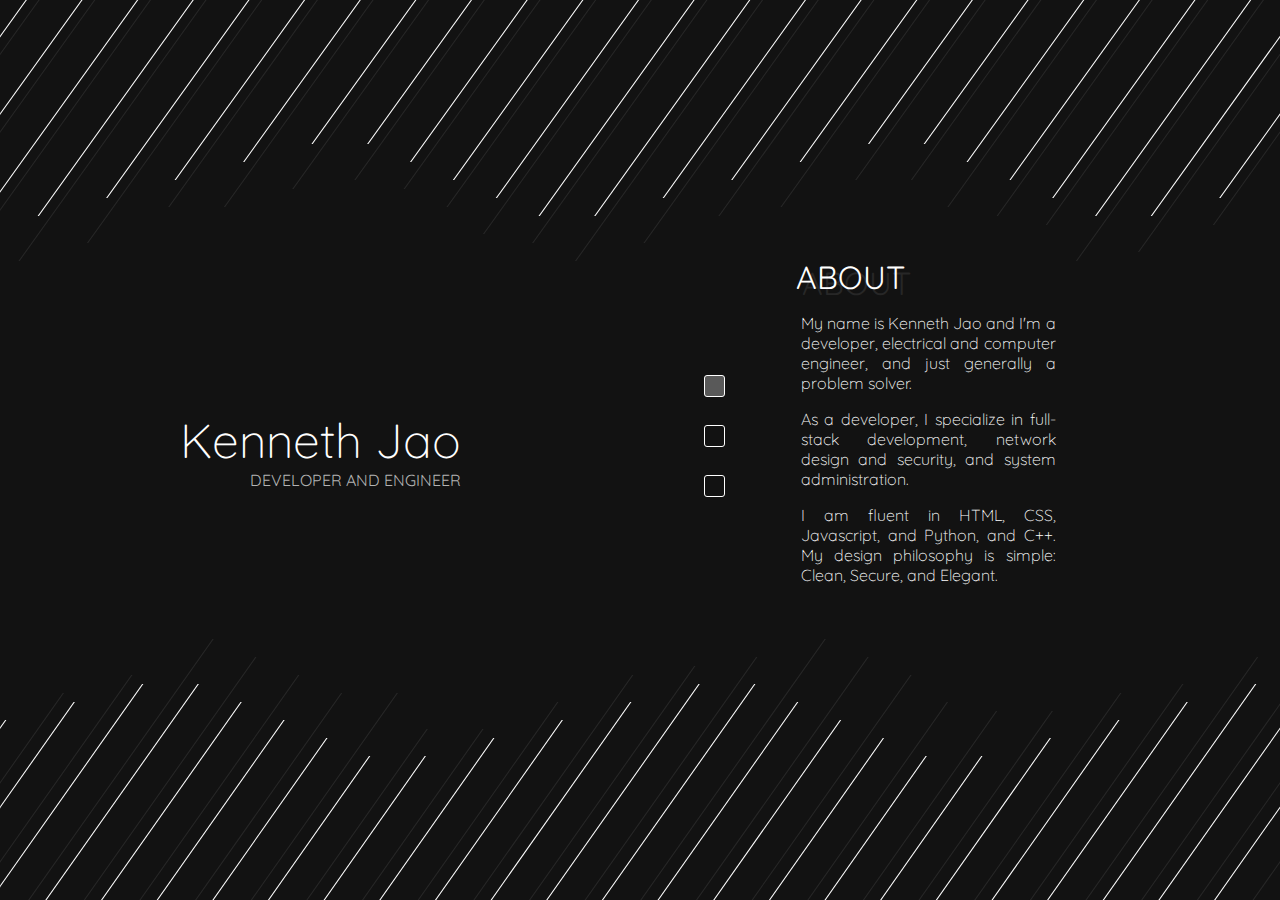
==== index.html @ 4784007d "initial commit" ====
<!DOCTYPE html>
<head>
    <meta charset="utf-8">
    <meta http-equiv="X-UA-Compatible" content="chrome=1">
    <title>Kenneth Jao</title>
    <link rel="icon" href="./favicon.ico?v=2">
    <link rel="stylesheet" href="./index.css">
    <link rel="stylesheet" href="./output.css">
    <link href="https://fonts.googleapis.com/css2?family=Quicksand:wght@300;400&&display=swap" rel="stylesheet">
    <meta name="viewport" content="width=device-width, initial-scale=1, user-scalable=no">
</head>
<body>
	<div id="bgWrap">
		<div></div><div></div><div></div><div></div><div></div><div></div><div></div><div></div><div></div><div></div>
		<div></div><div></div><div></div><div></div><div></div><div></div><div></div><div></div><div></div><div></div>
		<div></div><div></div><div></div><div></div><div></div><div></div><div></div><div></div><div></div><div></div>
		<div></div><div></div><div></div><div></div><div></div><div></div><div></div><div></div><div></div><div></div>
		<div></div><div></div><div></div><div></div><div></div><div></div><div></div><div></div><div></div><div></div>
		<div></div><div></div><div></div><div></div><div></div><div></div><div></div><div></div><div></div><div></div>
		<div></div><div></div><div></div><div></div><div></div><div></div><div></div><div></div><div></div><div></div>
		<div></div><div></div><div></div><div></div><div></div><div></div><div></div><div></div><div></div><div></div>
		<div></div><div></div><div></div><div></div><div></div><div></div><div></div><div></div><div></div><div></div>
		<div></div><div></div><div></div><div></div><div></div><div></div><div></div><div></div><div></div><div></div>
	</div>
	<div id="mainWrap">
		<div id="name">
			<h1>Kenneth Jao</h1>
			<h5>DEVELOPER AND ENGINEER </h5>
		</div>
		<div id="tabs">
			<input type="radio" id="tab1" class="tab" name="t" checked>
			<label for="tab1"></label>

			<input type="radio" id="tab2" class="tab" name="t">
			<label for="tab2"></label>

			<input type="radio" id="tab3" class="tab" name="t">
			<label for="tab3"></label>

			<div class="content">
		    	<h2>ABOUT</h2>
		    	<p>
		    		My name is Kenneth Jao and I'm a developer, electrical and computer engineer, and just generally a problem solver.
		    	</p>
		    	<p>
		    		As a developer, I specialize in full-stack development, network design and security, and system administration.
		    	</p>
		    	<p>
		    		I am fluent in HTML, CSS, Javascript, and Python, and C++. My design philosophy is simple: Clean, Secure, and Elegant.
		    	</p>
			</div>
			<div class="content">
				<h2>PROJECTS</h2>
			</div>
			<div class="content">
				<h2>Projects</h2>
			</div>
		</div>
	</div>
</body>
</html>
---- index.css ----
html, body {
	width: 100%; height: 100%;
	margin: 0;
	font-family: 'Quicksand', sans-serif;
	color: white;
}

::selection {
	background: #fd558f;
}
::-moz-selection {
	background: #fd558f;
}

#bgWrap {
	width: 100%; height: 100%;
	position: absolute;
	top: 0; left: 0;
	background-color: #121212; 
	z-index: -1;
}

#bgWrap div {
	width: 100%; height: 100%;
	position: absolute;
	top: 0; left: 0;
	background-color: white;
}

#mainWrap {
	width: 100%; height: 100%;
	display: grid;
	grid-template-columns: 1fr 1fr;
	grid-template-rows: 1fr;
}

#name {
	padding: 1%;
	grid-column: 1;
	margin: auto;
}

#name h1 {
	font-size: 300%;
	font-weight: 300;
	margin: 0;
}

#name h5 {
	color: #b3b3b3;
	font-size: 100%;
	font-weight: 400;
	margin: 0;
	text-align: right;
}

#tabs {
	list-style: none;
	margin: auto 0 auto 10%;
	grid-column: 2;
	height: 50%;
	width: 60%;

	display: grid;
	grid-template-columns: 1fr 29fr;
	grid-template-rows: repeat(9, 1fr);
	grid-column-gap: 10%;
}

#tab1, label[for='tab1'] { grid-row: 4; grid-column: 1; }
#tab2, label[for='tab2'] { grid-row: 5; grid-column: 1; }
#tab3, label[for='tab3'] { grid-row: 6; grid-column: 1; }


.tab:checked:nth-of-type(1) ~ .content:nth-of-type(1),
.tab:checked:nth-of-type(2) ~ .content:nth-of-type(2),
.tab:checked:nth-of-type(3) ~ .content:nth-of-type(3) {
	opacity: 1;
	position: relative;
	-webkit-transition: 0.3s opacity ease-in, 0.3s -webkit-transform ease;
  	transition: 0.3s opacity ease-in, 0.3s -webkit-transform ease;
	transition: 0.3s opacity ease-in, 0.3s transform ease;
	transition: 0.3s opacity ease-in, 0.3s transform ease, 0.3s -webkit-transform ease;
	grid-column: 2;
	grid-row: 1 / 10;
	font-size: 200%;
}

.tab + label {
	-webkit-user-select: none;
	-moz-user-select: none;
	-ms-user-select: none;
	user-select: none;

	border: 1px solid white;
	border-radius: 3px;
	height: 0;
    padding-top: calc(100% - 1px);
    cursor: pointer;

	-webkit-transition: background-color 0.15s cubic-bezier(.25, .8, .25, 1);
	transition: background-color 0.15s cubic-bezier(.25, .8, .25, 1);
	-moz-transition: background-color 0.15s cubic-bezier(.25, .8, .25, 1);
	-ms-transition: background-color 0.15s cubic-bezier(.25, .8, .25, 1);
}

.tab + label:hover {
	background-color: rgba(255, 255, 255, 0.1);
}

.tab:checked:nth-of-type(1) ~ label:nth-of-type(1),
.tab:checked:nth-of-type(2) ~ label:nth-of-type(2),
.tab:checked:nth-of-type(3) ~ label:nth-of-type(3) {
	background-color: rgba(255, 255, 255, 0.3);
}

.content {
	opacity: 0;
	position: absolute;
	left: 0;
	grid-row: 1 / 10;
	z-index: -1;
	padding: 10%;
	
}

input[type='radio'] {
	opacity: 0;
	cursor: pointer;
}

.content h2 {
	font-weight: 400;
	font-size: 100%;
	margin: 0;
	text-shadow: 6px 6px #272727;
}

.content p {
	margin-left: 2%;
	text-align: justify;
	font-weight: 300;
	font-size: 50%;
	color: #fefefe;

}
---- output.css ----
@keyframes s1 {
	0% { -webkit-clip-path: polygon(2.0% 0, 2.1% 0, -8.0% 20%, -8.1% 20%); }
	100% { -webkit-clip-path: polygon(2.0% 0, 2.1% 0, -8.5% 21%, -8.6% 21%); }
}

@keyframes s2 {
	0% { -webkit-clip-path: polygon(6.35% 0, 6.45% 0, -4.65% 22%, -4.75% 22%); }
	100% { -webkit-clip-path: polygon(6.35% 0, 6.45% 0, -5.15% 23%, -5.25% 23%); }
}

@keyframes s3 {
	0% { -webkit-clip-path: polygon(10.7% 0, 10.8% 0, -1.3% 24%, -1.4% 24%); }
	100% { -webkit-clip-path: polygon(10.7% 0, 10.8% 0, -1.8% 25%, -1.9% 25%); }
}

@keyframes s4 {
	0% { -webkit-clip-path: polygon(15.04% 0, 15.14% 0, 3.04% 24%, 2.94% 24%); }
	100% { -webkit-clip-path: polygon(15.04% 0, 15.14% 0, 2.54% 25%, 2.44% 25%); }
}

@keyframes s5 {
	0% { -webkit-clip-path: polygon(19.39% 0, 19.49% 0, 8.39% 22%, 8.29% 22%); }
	100% { -webkit-clip-path: polygon(19.39% 0, 19.49% 0, 7.89% 23%, 7.79% 23%); }
}

@keyframes s6 {
	0% { -webkit-clip-path: polygon(23.74% 0, 23.84% 0, 13.74% 20%, 13.64% 20%); }
	100% { -webkit-clip-path: polygon(23.74% 0, 23.84% 0, 13.24% 21%, 13.14% 21%); }
}

@keyframes s7 {
	0% { -webkit-clip-path: polygon(28.09% 0, 28.19% 0, 19.09% 18%, 18.99% 18%); }
	100% { -webkit-clip-path: polygon(28.09% 0, 28.19% 0, 18.59% 19%, 18.49% 19%); }
}

@keyframes s8 {
	0% { -webkit-clip-path: polygon(32.43% 0, 32.53% 0, 24.43% 16%, 24.33% 16%); }
	100% { -webkit-clip-path: polygon(32.43% 0, 32.53% 0, 23.93% 17%, 23.83% 17%); }
}

@keyframes s9 {
	0% { -webkit-clip-path: polygon(36.78% 0, 36.88% 0, 28.78% 16%, 28.68% 16%); }
	100% { -webkit-clip-path: polygon(36.78% 0, 36.88% 0, 28.28% 17%, 28.18% 17%); }
}

@keyframes s10 {
	0% { -webkit-clip-path: polygon(41.13% 0, 41.23% 0, 32.13% 18%, 32.03% 18%); }
	100% { -webkit-clip-path: polygon(41.13% 0, 41.23% 0, 31.63% 19%, 31.53% 19%); }
}

@keyframes s11 {
	0% { -webkit-clip-path: polygon(45.48% 0, 45.58% 0, 35.48% 20%, 35.38% 20%); }
	100% { -webkit-clip-path: polygon(45.48% 0, 45.58% 0, 34.98% 21%, 34.88% 21%); }
}

@keyframes s12 {
	0% { -webkit-clip-path: polygon(49.83% 0, 49.93% 0, 38.83% 22%, 38.73% 22%); }
	100% { -webkit-clip-path: polygon(49.83% 0, 49.93% 0, 38.33% 23%, 38.23% 23%); }
}

@keyframes s13 {
	0% { -webkit-clip-path: polygon(54.17% 0, 54.27% 0, 42.17% 24%, 42.07% 24%); }
	100% { -webkit-clip-path: polygon(54.17% 0, 54.27% 0, 41.67% 25%, 41.57% 25%); }
}

@keyframes s14 {
	0% { -webkit-clip-path: polygon(58.52% 0, 58.62% 0, 46.52% 24%, 46.42% 24%); }
	100% { -webkit-clip-path: polygon(58.52% 0, 58.62% 0, 46.02% 25%, 45.92% 25%); }
}

@keyframes s15 {
	0% { -webkit-clip-path: polygon(62.87% 0, 62.97% 0, 51.87% 22%, 51.77% 22%); }
	100% { -webkit-clip-path: polygon(62.87% 0, 62.97% 0, 51.37% 23%, 51.27% 23%); }
}

@keyframes s16 {
	0% { -webkit-clip-path: polygon(67.22% 0, 67.32% 0, 57.22% 20%, 57.12% 20%); }
	100% { -webkit-clip-path: polygon(67.22% 0, 67.32% 0, 56.72% 21%, 56.62% 21%); }
}

@keyframes s17 {
	0% { -webkit-clip-path: polygon(71.57% 0, 71.67% 0, 62.57% 18%, 62.47% 18%); }
	100% { -webkit-clip-path: polygon(71.57% 0, 71.67% 0, 62.07% 19%, 61.97% 19%); }
}

@keyframes s18 {
	0% { -webkit-clip-path: polygon(75.91% 0, 76.01% 0, 67.91% 16%, 67.81% 16%); }
	100% { -webkit-clip-path: polygon(75.91% 0, 76.01% 0, 67.41% 17%, 67.31% 17%); }
}

@keyframes s19 {
	0% { -webkit-clip-path: polygon(80.26% 0, 80.36% 0, 72.26% 16%, 72.16% 16%); }
	100% { -webkit-clip-path: polygon(80.26% 0, 80.36% 0, 71.76% 17%, 71.66% 17%); }
}

@keyframes s20 {
	0% { -webkit-clip-path: polygon(84.61% 0, 84.71% 0, 75.61% 18%, 75.51% 18%); }
	100% { -webkit-clip-path: polygon(84.61% 0, 84.71% 0, 75.11% 19%, 75.01% 19%); }
}

@keyframes s21 {
	0% { -webkit-clip-path: polygon(88.96% 0, 89.06% 0, 78.96% 20%, 78.86% 20%); }
	100% { -webkit-clip-path: polygon(88.96% 0, 89.06% 0, 78.46% 21%, 78.36% 21%); }
}

@keyframes s22 {
	0% { -webkit-clip-path: polygon(93.3% 0, 93.4% 0, 82.3% 22%, 82.2% 22%); }
	100% { -webkit-clip-path: polygon(93.3% 0, 93.4% 0, 81.8% 23%, 81.7% 23%); }
}

@keyframes s23 {
	0% { -webkit-clip-path: polygon(97.65% 0, 97.75% 0, 85.65% 24%, 85.55% 24%); }
	100% { -webkit-clip-path: polygon(97.65% 0, 97.75% 0, 85.15% 25%, 85.05% 25%); }
}

@keyframes s24 {
	0% { -webkit-clip-path: polygon(102.0% 0, 102.1% 0, 90.0% 24%, 89.9% 24%); }
	100% { -webkit-clip-path: polygon(102.0% 0, 102.1% 0, 89.5% 25%, 89.4% 25%); }
}

@keyframes s25 {
	0% { -webkit-clip-path: polygon(106.35% 0, 106.45% 0, 95.35% 22%, 95.25% 22%); }
	100% { -webkit-clip-path: polygon(106.35% 0, 106.45% 0, 94.85% 23%, 94.75% 23%); }
}

@keyframes s26 {
	0% { -webkit-clip-path: polygon(-9.5% 100%, -9.4% 100%, 0.5% 80%, 0.4% 80%); }
	100% { -webkit-clip-path: polygon(-9.5% 100%, -9.4% 100%, 1.0% 79%, 0.9% 79%); }
}

@keyframes s27 {
	0% { -webkit-clip-path: polygon(-5.15% 100%, -5.05% 100%, 5.85% 78%, 5.75% 78%); }
	100% { -webkit-clip-path: polygon(-5.15% 100%, -5.05% 100%, 6.35% 77%, 6.25% 77%); }
}

@keyframes s28 {
	0% { -webkit-clip-path: polygon(-0.8% 100%, -0.7% 100%, 11.2% 76%, 11.1% 76%); }
	100% { -webkit-clip-path: polygon(-0.8% 100%, -0.7% 100%, 11.7% 75%, 11.6% 75%); }
}

@keyframes s29 {
	0% { -webkit-clip-path: polygon(3.54% 100%, 3.64% 100%, 15.54% 76%, 15.44% 76%); }
	100% { -webkit-clip-path: polygon(3.54% 100%, 3.64% 100%, 16.04% 75%, 15.94% 75%); }
}

@keyframes s30 {
	0% { -webkit-clip-path: polygon(7.89% 100%, 7.99% 100%, 18.89% 78%, 18.79% 78%); }
	100% { -webkit-clip-path: polygon(7.89% 100%, 7.99% 100%, 19.39% 77%, 19.29% 77%); }
}

@keyframes s31 {
	0% { -webkit-clip-path: polygon(12.24% 100%, 12.34% 100%, 22.24% 80%, 22.14% 80%); }
	100% { -webkit-clip-path: polygon(12.24% 100%, 12.34% 100%, 22.74% 79%, 22.64% 79%); }
}

@keyframes s32 {
	0% { -webkit-clip-path: polygon(16.59% 100%, 16.69% 100%, 25.59% 82%, 25.49% 82%); }
	100% { -webkit-clip-path: polygon(16.59% 100%, 16.69% 100%, 26.09% 81%, 25.99% 81%); }
}

@keyframes s33 {
	0% { -webkit-clip-path: polygon(20.93% 100%, 21.03% 100%, 28.93% 84%, 28.83% 84%); }
	100% { -webkit-clip-path: polygon(20.93% 100%, 21.03% 100%, 29.43% 83%, 29.33% 83%); }
}

@keyframes s34 {
	0% { -webkit-clip-path: polygon(25.28% 100%, 25.38% 100%, 33.28% 84%, 33.18% 84%); }
	100% { -webkit-clip-path: polygon(25.28% 100%, 25.38% 100%, 33.78% 83%, 33.68% 83%); }
}

@keyframes s35 {
	0% { -webkit-clip-path: polygon(29.63% 100%, 29.73% 100%, 38.63% 82%, 38.53% 82%); }
	100% { -webkit-clip-path: polygon(29.63% 100%, 29.73% 100%, 39.13% 81%, 39.03% 81%); }
}

@keyframes s36 {
	0% { -webkit-clip-path: polygon(33.98% 100%, 34.08% 100%, 43.98% 80%, 43.88% 80%); }
	100% { -webkit-clip-path: polygon(33.98% 100%, 34.08% 100%, 44.48% 79%, 44.38% 79%); }
}

@keyframes s37 {
	0% { -webkit-clip-path: polygon(38.33% 100%, 38.43% 100%, 49.33% 78%, 49.23% 78%); }
	100% { -webkit-clip-path: polygon(38.33% 100%, 38.43% 100%, 49.83% 77%, 49.73% 77%); }
}

@keyframes s38 {
	0% { -webkit-clip-path: polygon(42.67% 100%, 42.77% 100%, 54.67% 76%, 54.57% 76%); }
	100% { -webkit-clip-path: polygon(42.67% 100%, 42.77% 100%, 55.17% 75%, 55.07% 75%); }
}

@keyframes s39 {
	0% { -webkit-clip-path: polygon(47.02% 100%, 47.12% 100%, 59.02% 76%, 58.92% 76%); }
	100% { -webkit-clip-path: polygon(47.02% 100%, 47.12% 100%, 59.52% 75%, 59.42% 75%); }
}

@keyframes s40 {
	0% { -webkit-clip-path: polygon(51.37% 100%, 51.47% 100%, 62.37% 78%, 62.27% 78%); }
	100% { -webkit-clip-path: polygon(51.37% 100%, 51.47% 100%, 62.87% 77%, 62.77% 77%); }
}

@keyframes s41 {
	0% { -webkit-clip-path: polygon(55.72% 100%, 55.82% 100%, 65.72% 80%, 65.62% 80%); }
	100% { -webkit-clip-path: polygon(55.72% 100%, 55.82% 100%, 66.22% 79%, 66.12% 79%); }
}

@keyframes s42 {
	0% { -webkit-clip-path: polygon(60.07% 100%, 60.17% 100%, 69.07% 82%, 68.97% 82%); }
	100% { -webkit-clip-path: polygon(60.07% 100%, 60.17% 100%, 69.57% 81%, 69.47% 81%); }
}

@keyframes s43 {
	0% { -webkit-clip-path: polygon(64.41% 100%, 64.51% 100%, 72.41% 84%, 72.31% 84%); }
	100% { -webkit-clip-path: polygon(64.41% 100%, 64.51% 100%, 72.91% 83%, 72.81% 83%); }
}

@keyframes s44 {
	0% { -webkit-clip-path: polygon(68.76% 100%, 68.86% 100%, 76.76% 84%, 76.66% 84%); }
	100% { -webkit-clip-path: polygon(68.76% 100%, 68.86% 100%, 77.26% 83%, 77.16% 83%); }
}

@keyframes s45 {
	0% { -webkit-clip-path: polygon(73.11% 100%, 73.21% 100%, 82.11% 82%, 82.01% 82%); }
	100% { -webkit-clip-path: polygon(73.11% 100%, 73.21% 100%, 82.61% 81%, 82.51% 81%); }
}

@keyframes s46 {
	0% { -webkit-clip-path: polygon(77.46% 100%, 77.56% 100%, 87.46% 80%, 87.36% 80%); }
	100% { -webkit-clip-path: polygon(77.46% 100%, 77.56% 100%, 87.96% 79%, 87.86% 79%); }
}

@keyframes s47 {
	0% { -webkit-clip-path: polygon(81.8% 100%, 81.9% 100%, 92.8% 78%, 92.7% 78%); }
	100% { -webkit-clip-path: polygon(81.8% 100%, 81.9% 100%, 93.3% 77%, 93.2% 77%); }
}

@keyframes s48 {
	0% { -webkit-clip-path: polygon(86.15% 100%, 86.25% 100%, 98.15% 76%, 98.05% 76%); }
	100% { -webkit-clip-path: polygon(86.15% 100%, 86.25% 100%, 98.65% 75%, 98.55% 75%); }
}

@keyframes s49 {
	0% { -webkit-clip-path: polygon(90.5% 100%, 90.6% 100%, 102.5% 76%, 102.4% 76%); }
	100% { -webkit-clip-path: polygon(90.5% 100%, 90.6% 100%, 103.0% 75%, 102.9% 75%); }
}

@keyframes s50 {
	0% { -webkit-clip-path: polygon(94.85% 100%, 94.95% 100%, 105.85% 78%, 105.75% 78%); }
	100% { -webkit-clip-path: polygon(94.85% 100%, 94.95% 100%, 106.35% 77%, 106.25% 77%); }
}

@keyframes s51 {
	0% { -webkit-clip-path: polygon(3.0% 0, 3.1% 0, -8.5% 23%, -8.6% 23%); }
	100% { -webkit-clip-path: polygon(3.0% 0, 3.1% 0, -9.0% 24%, -9.1% 24%); }
}

@keyframes s52 {
	0% { -webkit-clip-path: polygon(7.35% 0, 7.45% 0, -6.15% 27%, -6.25% 27%); }
	100% { -webkit-clip-path: polygon(7.35% 0, 7.45% 0, -6.65% 28%, -6.75% 28%); }
}

@keyframes s53 {
	0% { -webkit-clip-path: polygon(11.7% 0, 11.8% 0, -2.8% 29%, -2.9% 29%); }
	100% { -webkit-clip-path: polygon(11.7% 0, 11.8% 0, -3.3% 30%, -3.4% 30%); }
}

@keyframes s54 {
	0% { -webkit-clip-path: polygon(16.04% 0, 16.14% 0, 1.54% 29%, 1.44% 29%); }
	100% { -webkit-clip-path: polygon(16.04% 0, 16.14% 0, 1.04% 30%, 0.94% 30%); }
}

@keyframes s55 {
	0% { -webkit-clip-path: polygon(20.39% 0, 20.49% 0, 6.89% 27%, 6.79% 27%); }
	100% { -webkit-clip-path: polygon(20.39% 0, 20.49% 0, 6.39% 28%, 6.29% 28%); }
}

@keyframes s56 {
	0% { -webkit-clip-path: polygon(24.74% 0, 24.84% 0, 13.24% 23%, 13.14% 23%); }
	100% { -webkit-clip-path: polygon(24.74% 0, 24.84% 0, 12.74% 24%, 12.64% 24%); }
}

@keyframes s57 {
	0% { -webkit-clip-path: polygon(29.09% 0, 29.19% 0, 17.59% 23%, 17.49% 23%); }
	100% { -webkit-clip-path: polygon(29.09% 0, 29.19% 0, 17.09% 24%, 16.99% 24%); }
}

@keyframes s58 {
	0% { -webkit-clip-path: polygon(33.43% 0, 33.53% 0, 22.93% 21%, 22.83% 21%); }
	100% { -webkit-clip-path: polygon(33.43% 0, 33.53% 0, 22.43% 22%, 22.33% 22%); }
}

@keyframes s59 {
	0% { -webkit-clip-path: polygon(37.78% 0, 37.88% 0, 27.78% 20%, 27.68% 20%); }
	100% { -webkit-clip-path: polygon(37.78% 0, 37.88% 0, 27.28% 21%, 27.18% 21%); }
}

@keyframes s60 {
	0% { -webkit-clip-path: polygon(42.13% 0, 42.23% 0, 31.63% 21%, 31.53% 21%); }
	100% { -webkit-clip-path: polygon(42.13% 0, 42.23% 0, 31.13% 22%, 31.03% 22%); }
}

@keyframes s61 {
	0% { -webkit-clip-path: polygon(46.48% 0, 46.58% 0, 34.98% 23%, 34.88% 23%); }
	100% { -webkit-clip-path: polygon(46.48% 0, 46.58% 0, 34.48% 24%, 34.38% 24%); }
}

@keyframes s62 {
	0% { -webkit-clip-path: polygon(50.83% 0, 50.93% 0, 37.83% 26%, 37.73% 26%); }
	100% { -webkit-clip-path: polygon(50.83% 0, 50.93% 0, 37.33% 27%, 37.23% 27%); }
}

@keyframes s63 {
	0% { -webkit-clip-path: polygon(55.17% 0, 55.27% 0, 41.67% 27%, 41.57% 27%); }
	100% { -webkit-clip-path: polygon(55.17% 0, 55.27% 0, 41.17% 28%, 41.07% 28%); }
}

@keyframes s64 {
	0% { -webkit-clip-path: polygon(59.52% 0, 59.62% 0, 45.02% 29%, 44.92% 29%); }
	100% { -webkit-clip-path: polygon(59.52% 0, 59.62% 0, 44.52% 30%, 44.42% 30%); }
}

@keyframes s65 {
	0% { -webkit-clip-path: polygon(63.87% 0, 63.97% 0, 50.37% 27%, 50.27% 27%); }
	100% { -webkit-clip-path: polygon(63.87% 0, 63.97% 0, 49.87% 28%, 49.77% 28%); }
}

@keyframes s66 {
	0% { -webkit-clip-path: polygon(68.22% 0, 68.32% 0, 56.22% 24%, 56.12% 24%); }
	100% { -webkit-clip-path: polygon(68.22% 0, 68.32% 0, 55.72% 25%, 55.62% 25%); }
}

@keyframes s67 {
	0% { -webkit-clip-path: polygon(72.57% 0, 72.67% 0, 61.07% 23%, 60.97% 23%); }
	100% { -webkit-clip-path: polygon(72.57% 0, 72.67% 0, 60.57% 24%, 60.47% 24%); }
}

@keyframes s68 {
	0% { -webkit-clip-path: polygon(76.91% 0, 77.01% 0, 66.91% 20%, 66.81% 20%); }
	100% { -webkit-clip-path: polygon(76.91% 0, 77.01% 0, 66.41% 21%, 66.31% 21%); }
}

@keyframes s69 {
	0% { -webkit-clip-path: polygon(81.26% 0, 81.36% 0, 71.26% 20%, 71.16% 20%); }
	100% { -webkit-clip-path: polygon(81.26% 0, 81.36% 0, 70.76% 21%, 70.66% 21%); }
}

@keyframes s70 {
	0% { -webkit-clip-path: polygon(85.61% 0, 85.71% 0, 74.11% 23%, 74.01% 23%); }
	100% { -webkit-clip-path: polygon(85.61% 0, 85.71% 0, 73.61% 24%, 73.51% 24%); }
}

@keyframes s71 {
	0% { -webkit-clip-path: polygon(89.96% 0, 90.06% 0, 77.96% 24%, 77.86% 24%); }
	100% { -webkit-clip-path: polygon(89.96% 0, 90.06% 0, 77.46% 25%, 77.36% 25%); }
}

@keyframes s72 {
	0% { -webkit-clip-path: polygon(94.3% 0, 94.4% 0, 81.8% 25%, 81.7% 25%); }
	100% { -webkit-clip-path: polygon(94.3% 0, 94.4% 0, 81.3% 26%, 81.2% 26%); }
}

@keyframes s73 {
	0% { -webkit-clip-path: polygon(98.65% 0, 98.75% 0, 84.15% 29%, 84.05% 29%); }
	100% { -webkit-clip-path: polygon(98.65% 0, 98.75% 0, 83.65% 30%, 83.55% 30%); }
}

@keyframes s74 {
	0% { -webkit-clip-path: polygon(103.0% 0, 103.1% 0, 89.0% 28%, 88.9% 28%); }
	100% { -webkit-clip-path: polygon(103.0% 0, 103.1% 0, 88.5% 29%, 88.4% 29%); }
}

@keyframes s75 {
	0% { -webkit-clip-path: polygon(107.35% 0, 107.45% 0, 94.85% 25%, 94.75% 25%); }
	100% { -webkit-clip-path: polygon(107.35% 0, 107.45% 0, 94.35% 26%, 94.25% 26%); }
}

@keyframes s76 {
	0% { -webkit-clip-path: polygon(-6.5% 100%, -6.4% 100%, 5.0% 77%, 4.9% 77%); }
	100% { -webkit-clip-path: polygon(-6.5% 100%, -6.4% 100%, 5.5% 76%, 5.4% 76%); }
}

@keyframes s77 {
	0% { -webkit-clip-path: polygon(-2.15% 100%, -2.05% 100%, 10.35% 75%, 10.25% 75%); }
	100% { -webkit-clip-path: polygon(-2.15% 100%, -2.05% 100%, 10.85% 74%, 10.75% 74%); }
}

@keyframes s78 {
	0% { -webkit-clip-path: polygon(2.2% 100%, 2.3% 100%, 16.7% 71%, 16.6% 71%); }
	100% { -webkit-clip-path: polygon(2.2% 100%, 2.3% 100%, 17.2% 70%, 17.1% 70%); }
}

@keyframes s79 {
	0% { -webkit-clip-path: polygon(6.54% 100%, 6.64% 100%, 20.04% 73%, 19.94% 73%); }
	100% { -webkit-clip-path: polygon(6.54% 100%, 6.64% 100%, 20.54% 72%, 20.44% 72%); }
}

@keyframes s80 {
	0% { -webkit-clip-path: polygon(10.89% 100%, 10.99% 100%, 23.39% 75%, 23.29% 75%); }
	100% { -webkit-clip-path: polygon(10.89% 100%, 10.99% 100%, 23.89% 74%, 23.79% 74%); }
}

@keyframes s81 {
	0% { -webkit-clip-path: polygon(15.24% 100%, 15.34% 100%, 26.74% 77%, 26.64% 77%); }
	100% { -webkit-clip-path: polygon(15.24% 100%, 15.34% 100%, 27.24% 76%, 27.14% 76%); }
}

@keyframes s82 {
	0% { -webkit-clip-path: polygon(19.59% 100%, 19.69% 100%, 31.09% 77%, 30.99% 77%); }
	100% { -webkit-clip-path: polygon(19.59% 100%, 19.69% 100%, 31.59% 76%, 31.49% 76%); }
}

@keyframes s83 {
	0% { -webkit-clip-path: polygon(23.93% 100%, 24.03% 100%, 33.43% 81%, 33.33% 81%); }
	100% { -webkit-clip-path: polygon(23.93% 100%, 24.03% 100%, 33.93% 80%, 33.83% 80%); }
}

@keyframes s84 {
	0% { -webkit-clip-path: polygon(28.28% 100%, 28.38% 100%, 37.78% 81%, 37.68% 81%); }
	100% { -webkit-clip-path: polygon(28.28% 100%, 28.38% 100%, 38.28% 80%, 38.18% 80%); }
}

@keyframes s85 {
	0% { -webkit-clip-path: polygon(32.63% 100%, 32.73% 100%, 43.63% 78%, 43.53% 78%); }
	100% { -webkit-clip-path: polygon(32.63% 100%, 32.73% 100%, 44.13% 77%, 44.03% 77%); }
}

@keyframes s86 {
	0% { -webkit-clip-path: polygon(36.98% 100%, 37.08% 100%, 49.48% 75%, 49.38% 75%); }
	100% { -webkit-clip-path: polygon(36.98% 100%, 37.08% 100%, 49.98% 74%, 49.88% 74%); }
}

@keyframes s87 {
	0% { -webkit-clip-path: polygon(41.33% 100%, 41.43% 100%, 54.33% 74%, 54.23% 74%); }
	100% { -webkit-clip-path: polygon(41.33% 100%, 41.43% 100%, 54.83% 73%, 54.73% 73%); }
}

@keyframes s88 {
	0% { -webkit-clip-path: polygon(45.67% 100%, 45.77% 100%, 59.17% 73%, 59.07% 73%); }
	100% { -webkit-clip-path: polygon(45.67% 100%, 45.77% 100%, 59.67% 72%, 59.57% 72%); }
}

@keyframes s89 {
	0% { -webkit-clip-path: polygon(50.02% 100%, 50.12% 100%, 64.52% 71%, 64.42% 71%); }
	100% { -webkit-clip-path: polygon(50.02% 100%, 50.12% 100%, 65.02% 70%, 64.92% 70%); }
}

@keyframes s90 {
	0% { -webkit-clip-path: polygon(54.37% 100%, 54.47% 100%, 67.87% 73%, 67.77% 73%); }
	100% { -webkit-clip-path: polygon(54.37% 100%, 54.47% 100%, 68.37% 72%, 68.27% 72%); }
}

@keyframes s91 {
	0% { -webkit-clip-path: polygon(58.72% 100%, 58.82% 100%, 71.22% 75%, 71.12% 75%); }
	100% { -webkit-clip-path: polygon(58.72% 100%, 58.82% 100%, 71.72% 74%, 71.62% 74%); }
}

@keyframes s92 {
	0% { -webkit-clip-path: polygon(63.07% 100%, 63.17% 100%, 74.07% 78%, 73.97% 78%); }
	100% { -webkit-clip-path: polygon(63.07% 100%, 63.17% 100%, 74.57% 77%, 74.47% 77%); }
}

@keyframes s93 {
	0% { -webkit-clip-path: polygon(67.41% 100%, 67.51% 100%, 77.91% 79%, 77.81% 79%); }
	100% { -webkit-clip-path: polygon(67.41% 100%, 67.51% 100%, 78.41% 78%, 78.31% 78%); }
}

@keyframes s94 {
	0% { -webkit-clip-path: polygon(71.76% 100%, 71.86% 100%, 82.26% 79%, 82.16% 79%); }
	100% { -webkit-clip-path: polygon(71.76% 100%, 71.86% 100%, 82.76% 78%, 82.66% 78%); }
}

@keyframes s95 {
	0% { -webkit-clip-path: polygon(76.11% 100%, 76.21% 100%, 87.61% 77%, 87.51% 77%); }
	100% { -webkit-clip-path: polygon(76.11% 100%, 76.21% 100%, 88.11% 76%, 88.01% 76%); }
}

@keyframes s96 {
	0% { -webkit-clip-path: polygon(80.46% 100%, 80.56% 100%, 92.46% 76%, 92.36% 76%); }
	100% { -webkit-clip-path: polygon(80.46% 100%, 80.56% 100%, 92.96% 75%, 92.86% 75%); }
}

@keyframes s97 {
	0% { -webkit-clip-path: polygon(84.8% 100%, 84.9% 100%, 98.3% 73%, 98.2% 73%); }
	100% { -webkit-clip-path: polygon(84.8% 100%, 84.9% 100%, 98.8% 72%, 98.7% 72%); }
}

@keyframes s98 {
	0% { -webkit-clip-path: polygon(89.15% 100%, 89.25% 100%, 102.65% 73%, 102.55% 73%); }
	100% { -webkit-clip-path: polygon(89.15% 100%, 89.25% 100%, 103.15% 72%, 103.05% 72%); }
}

@keyframes s99 {
	0% { -webkit-clip-path: polygon(93.5% 100%, 93.6% 100%, 107.0% 73%, 106.9% 73%); }
	100% { -webkit-clip-path: polygon(93.5% 100%, 93.6% 100%, 107.5% 72%, 107.4% 72%); }
}

@keyframes s100 {
	0% { -webkit-clip-path: polygon(97.85% 100%, 97.95% 100%, 110.85% 74%, 110.75% 74%); }
	100% { -webkit-clip-path: polygon(97.85% 100%, 97.95% 100%, 111.35% 73%, 111.25% 73%); }
}

#bgWrap div:nth-child(1) {
	animation: s1 ease-in-out 5s infinite alternate;
	-webkit-clip-path: polygon(2.0% 0, 2.1% 0, -8.0% 20%, -8.1% 20%);
}

#bgWrap div:nth-child(2) {
	animation: s2 ease-in-out 5s infinite alternate;
	-webkit-clip-path: polygon(6.35% 0, 6.45% 0, -4.65% 22%, -4.75% 22%);
}

#bgWrap div:nth-child(3) {
	animation: s3 ease-in-out 5s infinite alternate;
	-webkit-clip-path: polygon(10.7% 0, 10.8% 0, -1.3% 24%, -1.4% 24%);
}

#bgWrap div:nth-child(4) {
	animation: s4 ease-in-out 5s infinite alternate;
	-webkit-clip-path: polygon(15.04% 0, 15.14% 0, 3.04% 24%, 2.94% 24%);
}

#bgWrap div:nth-child(5) {
	animation: s5 ease-in-out 5s infinite alternate;
	-webkit-clip-path: polygon(19.39% 0, 19.49% 0, 8.39% 22%, 8.29% 22%);
}

#bgWrap div:nth-child(6) {
	animation: s6 ease-in-out 5s infinite alternate;
	-webkit-clip-path: polygon(23.74% 0, 23.84% 0, 13.74% 20%, 13.64% 20%);
}

#bgWrap div:nth-child(7) {
	animation: s7 ease-in-out 5s infinite alternate;
	-webkit-clip-path: polygon(28.09% 0, 28.19% 0, 19.09% 18%, 18.99% 18%);
}

#bgWrap div:nth-child(8) {
	animation: s8 ease-in-out 5s infinite alternate;
	-webkit-clip-path: polygon(32.43% 0, 32.53% 0, 24.43% 16%, 24.33% 16%);
}

#bgWrap div:nth-child(9) {
	animation: s9 ease-in-out 5s infinite alternate;
	-webkit-clip-path: polygon(36.78% 0, 36.88% 0, 28.78% 16%, 28.68% 16%);
}

#bgWrap div:nth-child(10) {
	animation: s10 ease-in-out 5s infinite alternate;
	-webkit-clip-path: polygon(41.13% 0, 41.23% 0, 32.13% 18%, 32.03% 18%);
}

#bgWrap div:nth-child(11) {
	animation: s11 ease-in-out 5s infinite alternate;
	-webkit-clip-path: polygon(45.48% 0, 45.58% 0, 35.48% 20%, 35.38% 20%);
}

#bgWrap div:nth-child(12) {
	animation: s12 ease-in-out 5s infinite alternate;
	-webkit-clip-path: polygon(49.83% 0, 49.93% 0, 38.83% 22%, 38.73% 22%);
}

#bgWrap div:nth-child(13) {
	animation: s13 ease-in-out 5s infinite alternate;
	-webkit-clip-path: polygon(54.17% 0, 54.27% 0, 42.17% 24%, 42.07% 24%);
}

#bgWrap div:nth-child(14) {
	animation: s14 ease-in-out 5s infinite alternate;
	-webkit-clip-path: polygon(58.52% 0, 58.62% 0, 46.52% 24%, 46.42% 24%);
}

#bgWrap div:nth-child(15) {
	animation: s15 ease-in-out 5s infinite alternate;
	-webkit-clip-path: polygon(62.87% 0, 62.97% 0, 51.87% 22%, 51.77% 22%);
}

#bgWrap div:nth-child(16) {
	animation: s16 ease-in-out 5s infinite alternate;
	-webkit-clip-path: polygon(67.22% 0, 67.32% 0, 57.22% 20%, 57.12% 20%);
}

#bgWrap div:nth-child(17) {
	animation: s17 ease-in-out 5s infinite alternate;
	-webkit-clip-path: polygon(71.57% 0, 71.67% 0, 62.57% 18%, 62.47% 18%);
}

#bgWrap div:nth-child(18) {
	animation: s18 ease-in-out 5s infinite alternate;
	-webkit-clip-path: polygon(75.91% 0, 76.01% 0, 67.91% 16%, 67.81% 16%);
}

#bgWrap div:nth-child(19) {
	animation: s19 ease-in-out 5s infinite alternate;
	-webkit-clip-path: polygon(80.26% 0, 80.36% 0, 72.26% 16%, 72.16% 16%);
}

#bgWrap div:nth-child(20) {
	animation: s20 ease-in-out 5s infinite alternate;
	-webkit-clip-path: polygon(84.61% 0, 84.71% 0, 75.61% 18%, 75.51% 18%);
}

#bgWrap div:nth-child(21) {
	animation: s21 ease-in-out 5s infinite alternate;
	-webkit-clip-path: polygon(88.96% 0, 89.06% 0, 78.96% 20%, 78.86% 20%);
}

#bgWrap div:nth-child(22) {
	animation: s22 ease-in-out 5s infinite alternate;
	-webkit-clip-path: polygon(93.3% 0, 93.4% 0, 82.3% 22%, 82.2% 22%);
}

#bgWrap div:nth-child(23) {
	animation: s23 ease-in-out 5s infinite alternate;
	-webkit-clip-path: polygon(97.65% 0, 97.75% 0, 85.65% 24%, 85.55% 24%);
}

#bgWrap div:nth-child(24) {
	animation: s24 ease-in-out 5s infinite alternate;
	-webkit-clip-path: polygon(102.0% 0, 102.1% 0, 90.0% 24%, 89.9% 24%);
}

#bgWrap div:nth-child(25) {
	animation: s25 ease-in-out 5s infinite alternate;
	-webkit-clip-path: polygon(106.35% 0, 106.45% 0, 95.35% 22%, 95.25% 22%);
}

#bgWrap div:nth-child(26) {
	animation: s26 ease-in-out 5s infinite alternate;
	-webkit-clip-path: polygon(-9.5% 100%, -9.4% 100%, 0.5% 80%, 0.4% 80%);
}

#bgWrap div:nth-child(27) {
	animation: s27 ease-in-out 5s infinite alternate;
	-webkit-clip-path: polygon(-5.15% 100%, -5.05% 100%, 5.85% 78%, 5.75% 78%);
}

#bgWrap div:nth-child(28) {
	animation: s28 ease-in-out 5s infinite alternate;
	-webkit-clip-path: polygon(-0.8% 100%, -0.7% 100%, 11.2% 76%, 11.1% 76%);
}

#bgWrap div:nth-child(29) {
	animation: s29 ease-in-out 5s infinite alternate;
	-webkit-clip-path: polygon(3.54% 100%, 3.64% 100%, 15.54% 76%, 15.44% 76%);
}

#bgWrap div:nth-child(30) {
	animation: s30 ease-in-out 5s infinite alternate;
	-webkit-clip-path: polygon(7.89% 100%, 7.99% 100%, 18.89% 78%, 18.79% 78%);
}

#bgWrap div:nth-child(31) {
	animation: s31 ease-in-out 5s infinite alternate;
	-webkit-clip-path: polygon(12.24% 100%, 12.34% 100%, 22.24% 80%, 22.14% 80%);
}

#bgWrap div:nth-child(32) {
	animation: s32 ease-in-out 5s infinite alternate;
	-webkit-clip-path: polygon(16.59% 100%, 16.69% 100%, 25.59% 82%, 25.49% 82%);
}

#bgWrap div:nth-child(33) {
	animation: s33 ease-in-out 5s infinite alternate;
	-webkit-clip-path: polygon(20.93% 100%, 21.03% 100%, 28.93% 84%, 28.83% 84%);
}

#bgWrap div:nth-child(34) {
	animation: s34 ease-in-out 5s infinite alternate;
	-webkit-clip-path: polygon(25.28% 100%, 25.38% 100%, 33.28% 84%, 33.18% 84%);
}

#bgWrap div:nth-child(35) {
	animation: s35 ease-in-out 5s infinite alternate;
	-webkit-clip-path: polygon(29.63% 100%, 29.73% 100%, 38.63% 82%, 38.53% 82%);
}

#bgWrap div:nth-child(36) {
	animation: s36 ease-in-out 5s infinite alternate;
	-webkit-clip-path: polygon(33.98% 100%, 34.08% 100%, 43.98% 80%, 43.88% 80%);
}

#bgWrap div:nth-child(37) {
	animation: s37 ease-in-out 5s infinite alternate;
	-webkit-clip-path: polygon(38.33% 100%, 38.43% 100%, 49.33% 78%, 49.23% 78%);
}

#bgWrap div:nth-child(38) {
	animation: s38 ease-in-out 5s infinite alternate;
	-webkit-clip-path: polygon(42.67% 100%, 42.77% 100%, 54.67% 76%, 54.57% 76%);
}

#bgWrap div:nth-child(39) {
	animation: s39 ease-in-out 5s infinite alternate;
	-webkit-clip-path: polygon(47.02% 100%, 47.12% 100%, 59.02% 76%, 58.92% 76%);
}

#bgWrap div:nth-child(40) {
	animation: s40 ease-in-out 5s infinite alternate;
	-webkit-clip-path: polygon(51.37% 100%, 51.47% 100%, 62.37% 78%, 62.27% 78%);
}

#bgWrap div:nth-child(41) {
	animation: s41 ease-in-out 5s infinite alternate;
	-webkit-clip-path: polygon(55.72% 100%, 55.82% 100%, 65.72% 80%, 65.62% 80%);
}

#bgWrap div:nth-child(42) {
	animation: s42 ease-in-out 5s infinite alternate;
	-webkit-clip-path: polygon(60.07% 100%, 60.17% 100%, 69.07% 82%, 68.97% 82%);
}

#bgWrap div:nth-child(43) {
	animation: s43 ease-in-out 5s infinite alternate;
	-webkit-clip-path: polygon(64.41% 100%, 64.51% 100%, 72.41% 84%, 72.31% 84%);
}

#bgWrap div:nth-child(44) {
	animation: s44 ease-in-out 5s infinite alternate;
	-webkit-clip-path: polygon(68.76% 100%, 68.86% 100%, 76.76% 84%, 76.66% 84%);
}

#bgWrap div:nth-child(45) {
	animation: s45 ease-in-out 5s infinite alternate;
	-webkit-clip-path: polygon(73.11% 100%, 73.21% 100%, 82.11% 82%, 82.01% 82%);
}

#bgWrap div:nth-child(46) {
	animation: s46 ease-in-out 5s infinite alternate;
	-webkit-clip-path: polygon(77.46% 100%, 77.56% 100%, 87.46% 80%, 87.36% 80%);
}

#bgWrap div:nth-child(47) {
	animation: s47 ease-in-out 5s infinite alternate;
	-webkit-clip-path: polygon(81.8% 100%, 81.9% 100%, 92.8% 78%, 92.7% 78%);
}

#bgWrap div:nth-child(48) {
	animation: s48 ease-in-out 5s infinite alternate;
	-webkit-clip-path: polygon(86.15% 100%, 86.25% 100%, 98.15% 76%, 98.05% 76%);
}

#bgWrap div:nth-child(49) {
	animation: s49 ease-in-out 5s infinite alternate;
	-webkit-clip-path: polygon(90.5% 100%, 90.6% 100%, 102.5% 76%, 102.4% 76%);
}

#bgWrap div:nth-child(50) {
	animation: s50 ease-in-out 5s infinite alternate;
	-webkit-clip-path: polygon(94.85% 100%, 94.95% 100%, 105.85% 78%, 105.75% 78%);
}

#bgWrap div:nth-child(51) {
	animation: s51 ease-in-out 5s infinite alternate;
	background-color: #272727;
	-webkit-clip-path: polygon(3.0% 0, 3.1% 0, -8.5% 23%, -8.6% 23%);
}

#bgWrap div:nth-child(52) {
	animation: s52 ease-in-out 5s infinite alternate;
	background-color: #272727;
	-webkit-clip-path: polygon(7.35% 0, 7.45% 0, -6.15% 27%, -6.25% 27%);
}

#bgWrap div:nth-child(53) {
	animation: s53 ease-in-out 5s infinite alternate;
	background-color: #272727;
	-webkit-clip-path: polygon(11.7% 0, 11.8% 0, -2.8% 29%, -2.9% 29%);
}

#bgWrap div:nth-child(54) {
	animation: s54 ease-in-out 5s infinite alternate;
	background-color: #272727;
	-webkit-clip-path: polygon(16.04% 0, 16.14% 0, 1.54% 29%, 1.44% 29%);
}

#bgWrap div:nth-child(55) {
	animation: s55 ease-in-out 5s infinite alternate;
	background-color: #272727;
	-webkit-clip-path: polygon(20.39% 0, 20.49% 0, 6.89% 27%, 6.79% 27%);
}

#bgWrap div:nth-child(56) {
	animation: s56 ease-in-out 5s infinite alternate;
	background-color: #272727;
	-webkit-clip-path: polygon(24.74% 0, 24.84% 0, 13.24% 23%, 13.14% 23%);
}

#bgWrap div:nth-child(57) {
	animation: s57 ease-in-out 5s infinite alternate;
	background-color: #272727;
	-webkit-clip-path: polygon(29.09% 0, 29.19% 0, 17.59% 23%, 17.49% 23%);
}

#bgWrap div:nth-child(58) {
	animation: s58 ease-in-out 5s infinite alternate;
	background-color: #272727;
	-webkit-clip-path: polygon(33.43% 0, 33.53% 0, 22.93% 21%, 22.83% 21%);
}

#bgWrap div:nth-child(59) {
	animation: s59 ease-in-out 5s infinite alternate;
	background-color: #272727;
	-webkit-clip-path: polygon(37.78% 0, 37.88% 0, 27.78% 20%, 27.68% 20%);
}

#bgWrap div:nth-child(60) {
	animation: s60 ease-in-out 5s infinite alternate;
	background-color: #272727;
	-webkit-clip-path: polygon(42.13% 0, 42.23% 0, 31.63% 21%, 31.53% 21%);
}

#bgWrap div:nth-child(61) {
	animation: s61 ease-in-out 5s infinite alternate;
	background-color: #272727;
	-webkit-clip-path: polygon(46.48% 0, 46.58% 0, 34.98% 23%, 34.88% 23%);
}

#bgWrap div:nth-child(62) {
	animation: s62 ease-in-out 5s infinite alternate;
	background-color: #272727;
	-webkit-clip-path: polygon(50.83% 0, 50.93% 0, 37.83% 26%, 37.73% 26%);
}

#bgWrap div:nth-child(63) {
	animation: s63 ease-in-out 5s infinite alternate;
	background-color: #272727;
	-webkit-clip-path: polygon(55.17% 0, 55.27% 0, 41.67% 27%, 41.57% 27%);
}

#bgWrap div:nth-child(64) {
	animation: s64 ease-in-out 5s infinite alternate;
	background-color: #272727;
	-webkit-clip-path: polygon(59.52% 0, 59.62% 0, 45.02% 29%, 44.92% 29%);
}

#bgWrap div:nth-child(65) {
	animation: s65 ease-in-out 5s infinite alternate;
	background-color: #272727;
	-webkit-clip-path: polygon(63.87% 0, 63.97% 0, 50.37% 27%, 50.27% 27%);
}

#bgWrap div:nth-child(66) {
	animation: s66 ease-in-out 5s infinite alternate;
	background-color: #272727;
	-webkit-clip-path: polygon(68.22% 0, 68.32% 0, 56.22% 24%, 56.12% 24%);
}

#bgWrap div:nth-child(67) {
	animation: s67 ease-in-out 5s infinite alternate;
	background-color: #272727;
	-webkit-clip-path: polygon(72.57% 0, 72.67% 0, 61.07% 23%, 60.97% 23%);
}

#bgWrap div:nth-child(68) {
	animation: s68 ease-in-out 5s infinite alternate;
	background-color: #272727;
	-webkit-clip-path: polygon(76.91% 0, 77.01% 0, 66.91% 20%, 66.81% 20%);
}

#bgWrap div:nth-child(69) {
	animation: s69 ease-in-out 5s infinite alternate;
	background-color: #272727;
	-webkit-clip-path: polygon(81.26% 0, 81.36% 0, 71.26% 20%, 71.16% 20%);
}

#bgWrap div:nth-child(70) {
	animation: s70 ease-in-out 5s infinite alternate;
	background-color: #272727;
	-webkit-clip-path: polygon(85.61% 0, 85.71% 0, 74.11% 23%, 74.01% 23%);
}

#bgWrap div:nth-child(71) {
	animation: s71 ease-in-out 5s infinite alternate;
	background-color: #272727;
	-webkit-clip-path: polygon(89.96% 0, 90.06% 0, 77.96% 24%, 77.86% 24%);
}

#bgWrap div:nth-child(72) {
	animation: s72 ease-in-out 5s infinite alternate;
	background-color: #272727;
	-webkit-clip-path: polygon(94.3% 0, 94.4% 0, 81.8% 25%, 81.7% 25%);
}

#bgWrap div:nth-child(73) {
	animation: s73 ease-in-out 5s infinite alternate;
	background-color: #272727;
	-webkit-clip-path: polygon(98.65% 0, 98.75% 0, 84.15% 29%, 84.05% 29%);
}

#bgWrap div:nth-child(74) {
	animation: s74 ease-in-out 5s infinite alternate;
	background-color: #272727;
	-webkit-clip-path: polygon(103.0% 0, 103.1% 0, 89.0% 28%, 88.9% 28%);
}

#bgWrap div:nth-child(75) {
	animation: s75 ease-in-out 5s infinite alternate;
	background-color: #272727;
	-webkit-clip-path: polygon(107.35% 0, 107.45% 0, 94.85% 25%, 94.75% 25%);
}

#bgWrap div:nth-child(76) {
	animation: s76 ease-in-out 5s infinite alternate;
	background-color: #272727;
	-webkit-clip-path: polygon(-6.5% 100%, -6.4% 100%, 5.0% 77%, 4.9% 77%);
}

#bgWrap div:nth-child(77) {
	animation: s77 ease-in-out 5s infinite alternate;
	background-color: #272727;
	-webkit-clip-path: polygon(-2.15% 100%, -2.05% 100%, 10.35% 75%, 10.25% 75%);
}

#bgWrap div:nth-child(78) {
	animation: s78 ease-in-out 5s infinite alternate;
	background-color: #272727;
	-webkit-clip-path: polygon(2.2% 100%, 2.3% 100%, 16.7% 71%, 16.6% 71%);
}

#bgWrap div:nth-child(79) {
	animation: s79 ease-in-out 5s infinite alternate;
	background-color: #272727;
	-webkit-clip-path: polygon(6.54% 100%, 6.64% 100%, 20.04% 73%, 19.94% 73%);
}

#bgWrap div:nth-child(80) {
	animation: s80 ease-in-out 5s infinite alternate;
	background-color: #272727;
	-webkit-clip-path: polygon(10.89% 100%, 10.99% 100%, 23.39% 75%, 23.29% 75%);
}

#bgWrap div:nth-child(81) {
	animation: s81 ease-in-out 5s infinite alternate;
	background-color: #272727;
	-webkit-clip-path: polygon(15.24% 100%, 15.34% 100%, 26.74% 77%, 26.64% 77%);
}

#bgWrap div:nth-child(82) {
	animation: s82 ease-in-out 5s infinite alternate;
	background-color: #272727;
	-webkit-clip-path: polygon(19.59% 100%, 19.69% 100%, 31.09% 77%, 30.99% 77%);
}

#bgWrap div:nth-child(83) {
	animation: s83 ease-in-out 5s infinite alternate;
	background-color: #272727;
	-webkit-clip-path: polygon(23.93% 100%, 24.03% 100%, 33.43% 81%, 33.33% 81%);
}

#bgWrap div:nth-child(84) {
	animation: s84 ease-in-out 5s infinite alternate;
	background-color: #272727;
	-webkit-clip-path: polygon(28.28% 100%, 28.38% 100%, 37.78% 81%, 37.68% 81%);
}

#bgWrap div:nth-child(85) {
	animation: s85 ease-in-out 5s infinite alternate;
	background-color: #272727;
	-webkit-clip-path: polygon(32.63% 100%, 32.73% 100%, 43.63% 78%, 43.53% 78%);
}

#bgWrap div:nth-child(86) {
	animation: s86 ease-in-out 5s infinite alternate;
	background-color: #272727;
	-webkit-clip-path: polygon(36.98% 100%, 37.08% 100%, 49.48% 75%, 49.38% 75%);
}

#bgWrap div:nth-child(87) {
	animation: s87 ease-in-out 5s infinite alternate;
	background-color: #272727;
	-webkit-clip-path: polygon(41.33% 100%, 41.43% 100%, 54.33% 74%, 54.23% 74%);
}

#bgWrap div:nth-child(88) {
	animation: s88 ease-in-out 5s infinite alternate;
	background-color: #272727;
	-webkit-clip-path: polygon(45.67% 100%, 45.77% 100%, 59.17% 73%, 59.07% 73%);
}

#bgWrap div:nth-child(89) {
	animation: s89 ease-in-out 5s infinite alternate;
	background-color: #272727;
	-webkit-clip-path: polygon(50.02% 100%, 50.12% 100%, 64.52% 71%, 64.42% 71%);
}

#bgWrap div:nth-child(90) {
	animation: s90 ease-in-out 5s infinite alternate;
	background-color: #272727;
	-webkit-clip-path: polygon(54.37% 100%, 54.47% 100%, 67.87% 73%, 67.77% 73%);
}

#bgWrap div:nth-child(91) {
	animation: s91 ease-in-out 5s infinite alternate;
	background-color: #272727;
	-webkit-clip-path: polygon(58.72% 100%, 58.82% 100%, 71.22% 75%, 71.12% 75%);
}

#bgWrap div:nth-child(92) {
	animation: s92 ease-in-out 5s infinite alternate;
	background-color: #272727;
	-webkit-clip-path: polygon(63.07% 100%, 63.17% 100%, 74.07% 78%, 73.97% 78%);
}

#bgWrap div:nth-child(93) {
	animation: s93 ease-in-out 5s infinite alternate;
	background-color: #272727;
	-webkit-clip-path: polygon(67.41% 100%, 67.51% 100%, 77.91% 79%, 77.81% 79%);
}

#bgWrap div:nth-child(94) {
	animation: s94 ease-in-out 5s infinite alternate;
	background-color: #272727;
	-webkit-clip-path: polygon(71.76% 100%, 71.86% 100%, 82.26% 79%, 82.16% 79%);
}

#bgWrap div:nth-child(95) {
	animation: s95 ease-in-out 5s infinite alternate;
	background-color: #272727;
	-webkit-clip-path: polygon(76.11% 100%, 76.21% 100%, 87.61% 77%, 87.51% 77%);
}

#bgWrap div:nth-child(96) {
	animation: s96 ease-in-out 5s infinite alternate;
	background-color: #272727;
	-webkit-clip-path: polygon(80.46% 100%, 80.56% 100%, 92.46% 76%, 92.36% 76%);
}

#bgWrap div:nth-child(97) {
	animation: s97 ease-in-out 5s infinite alternate;
	background-color: #272727;
	-webkit-clip-path: polygon(84.8% 100%, 84.9% 100%, 98.3% 73%, 98.2% 73%);
}

#bgWrap div:nth-child(98) {
	animation: s98 ease-in-out 5s infinite alternate;
	background-color: #272727;
	-webkit-clip-path: polygon(89.15% 100%, 89.25% 100%, 102.65% 73%, 102.55% 73%);
}

#bgWrap div:nth-child(99) {
	animation: s99 ease-in-out 5s infinite alternate;
	background-color: #272727;
	-webkit-clip-path: polygon(93.5% 100%, 93.6% 100%, 107.0% 73%, 106.9% 73%);
}

#bgWrap div:nth-child(100) {
	animation: s100 ease-in-out 5s infinite alternate;
	background-color: #272727;
	-webkit-clip-path: polygon(97.85% 100%, 97.95% 100%, 110.85% 74%, 110.75% 74%);
}
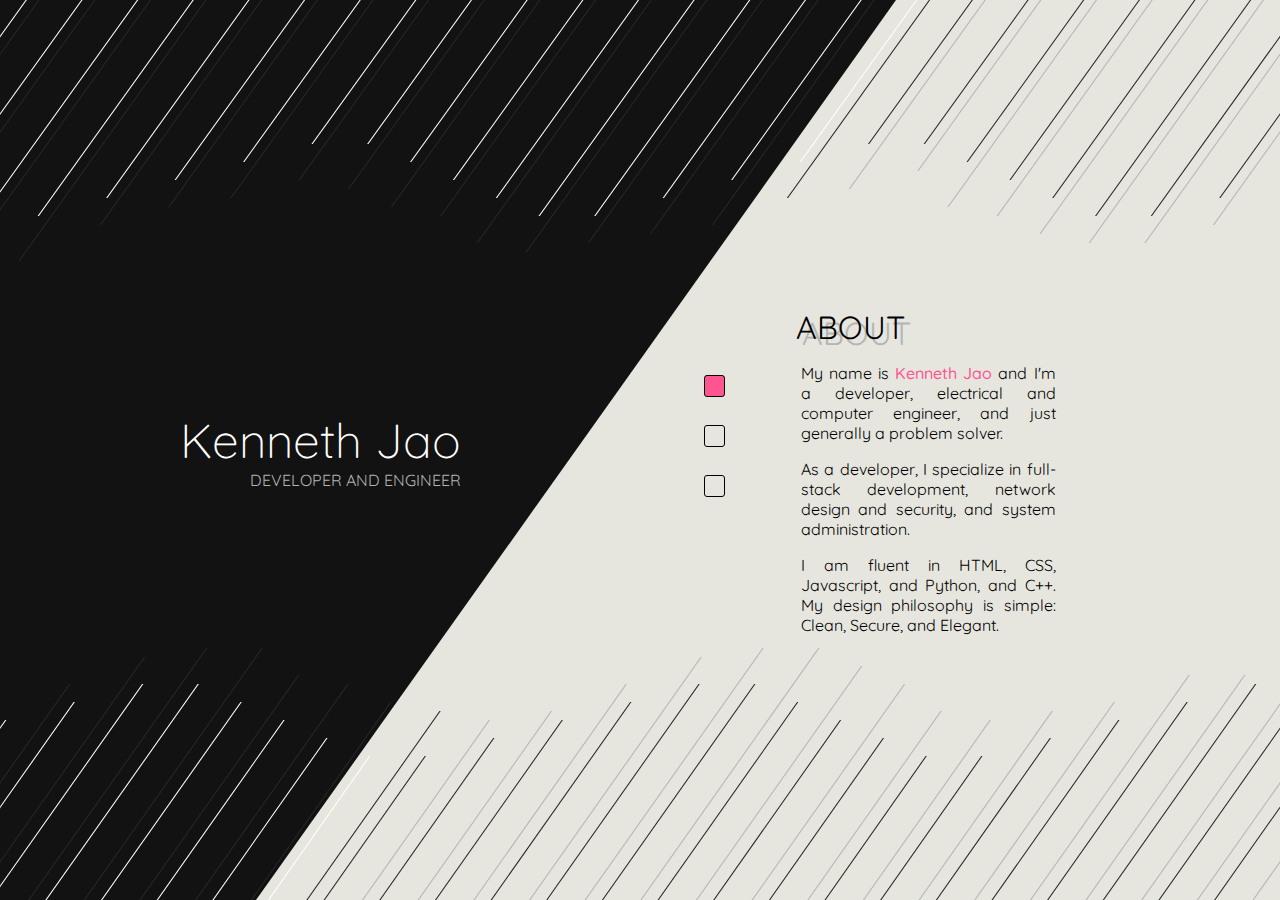
==== commit f2712f80: "mobile, add content" ====
--- a/index.html
+++ b/index.html
@@ -6,7 +6,8 @@
     <link rel="icon" href="./favicon.ico?v=2">
     <link rel="stylesheet" href="./index.css">
     <link rel="stylesheet" href="./output.css">
-    <link href="https://fonts.googleapis.com/css2?family=Quicksand:wght@300;400&&display=swap" rel="stylesheet">
+    <link rel="stylesheet" href="./outputmob.css">
+    <link href="https://fonts.googleapis.com/css2?family=Quicksand:wght@300;400;500&display=swap" rel="stylesheet">
     <meta name="viewport" content="width=device-width, initial-scale=1, user-scalable=no">
 </head>
 <body>
@@ -21,11 +22,12 @@
 		<div></div><div></div><div></div><div></div><div></div><div></div><div></div><div></div><div></div><div></div>
 		<div></div><div></div><div></div><div></div><div></div><div></div><div></div><div></div><div></div><div></div>
 		<div></div><div></div><div></div><div></div><div></div><div></div><div></div><div></div><div></div><div></div>
+		<div></div>
 	</div>
 	<div id="mainWrap">
 		<div id="name">
 			<h1>Kenneth Jao</h1>
-			<h5>DEVELOPER AND ENGINEER </h5>
+			<h5>DEVELOPER AND ENGINEER</h5>
 		</div>
 		<div id="tabs">
 			<input type="radio" id="tab1" class="tab" name="t" checked>
@@ -40,7 +42,7 @@
 			<div class="content">
 		    	<h2>ABOUT</h2>
 		    	<p>
-		    		My name is Kenneth Jao and I'm a developer, electrical and computer engineer, and just generally a problem solver.
+		    		My name is <a href="https://kjao.me/resume">Kenneth Jao</a> and I'm a developer, electrical and computer engineer, and just generally a problem solver.
 		    	</p>
 		    	<p>
 		    		As a developer, I specialize in full-stack development, network design and security, and system administration.
@@ -51,9 +53,25 @@
 			</div>
 			<div class="content">
 				<h2>PROJECTS</h2>
+				<p>
+					I work on many projects, most of which can be found at my <a href="https://github.com/ksjdragon/">GitHub</a>. The most significant ones are found on this website.
+				</p>
+				<p>
+					Most of my projects are web based, or at least acessible by web, since I find that it's the easiest way to deliver content.
+				</p>
+				<p>
+					<a href="https://epicycles.kjao.me/">Epicycles</a><br>
+					<a href="https://binbin.kjao.me/">BinBin</a>
+				</p>
 			</div>
 			<div class="content">
-				<h2>Projects</h2>
+				<h2>OTHER</h2>
+				<p>
+					Outside of developing, I also have a <a href="https://blog.kjao.me/">blog</a> where I write about puzzles or problems, things I come across, or whatever interests me.
+				</p>
+				<p>
+					I'm also a music lover, playing instruments since I was little. In fact, songs I've made can be found <a href="https://soundcloud.com/f_wrld">here</a>.
+				</p>
 			</div>
 		</div>
 	</div>
--- a/index.css
+++ b/index.css
@@ -10,6 +10,21 @@
 }
 ::-moz-selection {
 	background: #fd558f;
+}
+
+a {
+	color: #fd558f;
+	text-decoration: none;
+	font-weight: 500;
+
+	-webkit-transition: color 0.3s cubic-bezier(.25, .8, .25, 1);
+	transition: color 0.3s cubic-bezier(.25, .8, .25, 1);
+	-moz-transition: color 0.3s cubic-bezier(.25, .8, .25, 1);
+	-ms-transition: color 0.3s cubic-bezier(.25, .8, .25, 1);
+}
+
+a:hover {
+	color: #ff72a3;
 }
 
 #bgWrap {
@@ -27,6 +42,12 @@
 	background-color: white;
 }
 
+#bgWrap div:nth-child(101) {
+	-webkit-clip-path: polygon(70% 0, 100% 0, 100% 100%, 20% 100%);
+	background-color: #e6e6df;
+	z-index: -1;
+}
+
 #mainWrap {
 	width: 100%; height: 100%;
 	display: grid;
@@ -44,6 +65,7 @@
 	font-size: 300%;
 	font-weight: 300;
 	margin: 0;
+
 }
 
 #name h5 {
@@ -60,11 +82,16 @@
 	grid-column: 2;
 	height: 50%;
 	width: 60%;
+	color: black;
 
 	display: grid;
 	grid-template-columns: 1fr 29fr;
 	grid-template-rows: repeat(9, 1fr);
 	grid-column-gap: 10%;
+}
+
+input {
+	pointer-events: none;
 }
 
 #tab1, label[for='tab1'] { grid-row: 4; grid-column: 1; }
@@ -82,7 +109,6 @@
 	transition: 0.3s opacity ease-in, 0.3s transform ease;
 	transition: 0.3s opacity ease-in, 0.3s transform ease, 0.3s -webkit-transform ease;
 	grid-column: 2;
-	grid-row: 1 / 10;
 	font-size: 200%;
 }
 
@@ -92,34 +118,33 @@
 	-ms-user-select: none;
 	user-select: none;
 
-	border: 1px solid white;
+	border: 1px solid black;
 	border-radius: 3px;
 	height: 0;
     padding-top: calc(100% - 1px);
     cursor: pointer;
 
-	-webkit-transition: background-color 0.15s cubic-bezier(.25, .8, .25, 1);
-	transition: background-color 0.15s cubic-bezier(.25, .8, .25, 1);
-	-moz-transition: background-color 0.15s cubic-bezier(.25, .8, .25, 1);
-	-ms-transition: background-color 0.15s cubic-bezier(.25, .8, .25, 1);
-}
-
-.tab + label:hover {
-	background-color: rgba(255, 255, 255, 0.1);
+	-webkit-transition: background-color 0.15s ease-out;
+	transition: background-color 0.15s ease-out;
+	-moz-transition: background-color 0.15s ease-out;
+	-ms-transition: background-color 0.15s ease-out;
+}
+
+label:hover {
+	background-color: #ff72a3;
 }
 
 .tab:checked:nth-of-type(1) ~ label:nth-of-type(1),
 .tab:checked:nth-of-type(2) ~ label:nth-of-type(2),
 .tab:checked:nth-of-type(3) ~ label:nth-of-type(3) {
-	background-color: rgba(255, 255, 255, 0.3);
+	background-color: #fd558f;
 }
 
 .content {
 	opacity: 0;
 	position: absolute;
-	left: 0;
-	grid-row: 1 / 10;
-	z-index: -1;
+	top: 0; left: 0;
+	grid-row: 2 / 10;
 	padding: 10%;
 	
 }
@@ -133,14 +158,57 @@
 	font-weight: 400;
 	font-size: 100%;
 	margin: 0;
-	text-shadow: 6px 6px #272727;
+	text-shadow: 6px 6px #b5b5b5;
 }
 
 .content p {
 	margin-left: 2%;
 	text-align: justify;
-	font-weight: 300;
+	font-weight: 400;
 	font-size: 50%;
-	color: #fefefe;
-
+	color: black;
+}
+
+@media only screen and (max-width: 600px) {
+
+	#bgWrap div {
+		display: none;
+	}
+
+	#bgWrap div:nth-child(101) {
+		-webkit-clip-path: polygon(0 40%, 100% 30%, 100% 100%, 0 100%);
+		background-color: #e6e6df;
+		z-index: -1;
+		display: block;
+	}
+
+	#mainWrap {
+		width: 100%; height: 100%;
+		display: grid;
+		grid-template-columns: 1fr;
+		grid-template-rows: 1fr 2fr;
+	}
+
+	#bgWrap {
+		width: 100%; height: 100%;
+		position: absolute;
+		top: 0; left: 0;
+		background-color: #121212; 
+		z-index: -1;
+	}
+
+	#name {
+		grid-row: 1;
+		grid-column: 1;
+	}
+
+	#tabs {
+		height: 80%; width: 80%;
+		grid-row: 2;
+		grid-column: 1;
+	}
+
+	.content {
+		grid-row: 1 / 10;
+	}
 }--- a/output.css
+++ b/output.css
@@ -1,3 +1,5 @@
+@media only screen and (min-width: 600px) {
+
 @keyframes s1 {
 	0% { -webkit-clip-path: polygon(2.0% 0, 2.1% 0, -8.0% 20%, -8.1% 20%); }
 	100% { -webkit-clip-path: polygon(2.0% 0, 2.1% 0, -8.5% 21%, -8.6% 21%); }
@@ -249,18 +251,18 @@
 }
 
 @keyframes s51 {
-	0% { -webkit-clip-path: polygon(3.0% 0, 3.1% 0, -8.5% 23%, -8.6% 23%); }
-	100% { -webkit-clip-path: polygon(3.0% 0, 3.1% 0, -9.0% 24%, -9.1% 24%); }
+	0% { -webkit-clip-path: polygon(3.0% 0, 3.1% 0, -9.0% 24%, -9.1% 24%); }
+	100% { -webkit-clip-path: polygon(3.0% 0, 3.1% 0, -9.5% 25%, -9.6% 25%); }
 }
 
 @keyframes s52 {
-	0% { -webkit-clip-path: polygon(7.35% 0, 7.45% 0, -6.15% 27%, -6.25% 27%); }
-	100% { -webkit-clip-path: polygon(7.35% 0, 7.45% 0, -6.65% 28%, -6.75% 28%); }
+	0% { -webkit-clip-path: polygon(7.35% 0, 7.45% 0, -5.65% 26%, -5.75% 26%); }
+	100% { -webkit-clip-path: polygon(7.35% 0, 7.45% 0, -6.15% 27%, -6.25% 27%); }
 }
 
 @keyframes s53 {
-	0% { -webkit-clip-path: polygon(11.7% 0, 11.8% 0, -2.8% 29%, -2.9% 29%); }
-	100% { -webkit-clip-path: polygon(11.7% 0, 11.8% 0, -3.3% 30%, -3.4% 30%); }
+	0% { -webkit-clip-path: polygon(11.7% 0, 11.8% 0, -1.8% 27%, -1.9% 27%); }
+	100% { -webkit-clip-path: polygon(11.7% 0, 11.8% 0, -2.3% 28%, -2.4% 28%); }
 }
 
 @keyframes s54 {
@@ -269,8 +271,8 @@
 }
 
 @keyframes s55 {
-	0% { -webkit-clip-path: polygon(20.39% 0, 20.49% 0, 6.89% 27%, 6.79% 27%); }
-	100% { -webkit-clip-path: polygon(20.39% 0, 20.49% 0, 6.39% 28%, 6.29% 28%); }
+	0% { -webkit-clip-path: polygon(20.39% 0, 20.49% 0, 7.89% 25%, 7.79% 25%); }
+	100% { -webkit-clip-path: polygon(20.39% 0, 20.49% 0, 7.39% 26%, 7.29% 26%); }
 }
 
 @keyframes s56 {
@@ -279,68 +281,68 @@
 }
 
 @keyframes s57 {
-	0% { -webkit-clip-path: polygon(29.09% 0, 29.19% 0, 17.59% 23%, 17.49% 23%); }
-	100% { -webkit-clip-path: polygon(29.09% 0, 29.19% 0, 17.09% 24%, 16.99% 24%); }
+	0% { -webkit-clip-path: polygon(29.09% 0, 29.19% 0, 18.09% 22%, 17.99% 22%); }
+	100% { -webkit-clip-path: polygon(29.09% 0, 29.19% 0, 17.59% 23%, 17.49% 23%); }
 }
 
 @keyframes s58 {
-	0% { -webkit-clip-path: polygon(33.43% 0, 33.53% 0, 22.93% 21%, 22.83% 21%); }
-	100% { -webkit-clip-path: polygon(33.43% 0, 33.53% 0, 22.43% 22%, 22.33% 22%); }
+	0% { -webkit-clip-path: polygon(33.43% 0, 33.53% 0, 23.43% 20%, 23.33% 20%); }
+	100% { -webkit-clip-path: polygon(33.43% 0, 33.53% 0, 22.93% 21%, 22.83% 21%); }
 }
 
 @keyframes s59 {
-	0% { -webkit-clip-path: polygon(37.78% 0, 37.88% 0, 27.78% 20%, 27.68% 20%); }
-	100% { -webkit-clip-path: polygon(37.78% 0, 37.88% 0, 27.28% 21%, 27.18% 21%); }
+	0% { -webkit-clip-path: polygon(37.78% 0, 37.88% 0, 27.28% 21%, 27.18% 21%); }
+	100% { -webkit-clip-path: polygon(37.78% 0, 37.88% 0, 26.78% 22%, 26.68% 22%); }
 }
 
 @keyframes s60 {
-	0% { -webkit-clip-path: polygon(42.13% 0, 42.23% 0, 31.63% 21%, 31.53% 21%); }
-	100% { -webkit-clip-path: polygon(42.13% 0, 42.23% 0, 31.13% 22%, 31.03% 22%); }
+	0% { -webkit-clip-path: polygon(42.13% 0, 42.23% 0, 30.63% 23%, 30.53% 23%); }
+	100% { -webkit-clip-path: polygon(42.13% 0, 42.23% 0, 30.13% 24%, 30.03% 24%); }
 }
 
 @keyframes s61 {
-	0% { -webkit-clip-path: polygon(46.48% 0, 46.58% 0, 34.98% 23%, 34.88% 23%); }
-	100% { -webkit-clip-path: polygon(46.48% 0, 46.58% 0, 34.48% 24%, 34.38% 24%); }
+	0% { -webkit-clip-path: polygon(46.48% 0, 46.58% 0, 34.48% 24%, 34.38% 24%); }
+	100% { -webkit-clip-path: polygon(46.48% 0, 46.58% 0, 33.98% 25%, 33.88% 25%); }
 }
 
 @keyframes s62 {
-	0% { -webkit-clip-path: polygon(50.83% 0, 50.93% 0, 37.83% 26%, 37.73% 26%); }
-	100% { -webkit-clip-path: polygon(50.83% 0, 50.93% 0, 37.33% 27%, 37.23% 27%); }
+	0% { -webkit-clip-path: polygon(50.83% 0, 50.93% 0, 37.33% 27%, 37.23% 27%); }
+	100% { -webkit-clip-path: polygon(50.83% 0, 50.93% 0, 36.83% 28%, 36.73% 28%); }
 }
 
 @keyframes s63 {
-	0% { -webkit-clip-path: polygon(55.17% 0, 55.27% 0, 41.67% 27%, 41.57% 27%); }
-	100% { -webkit-clip-path: polygon(55.17% 0, 55.27% 0, 41.17% 28%, 41.07% 28%); }
+	0% { -webkit-clip-path: polygon(55.17% 0, 55.27% 0, 41.17% 28%, 41.07% 28%); }
+	100% { -webkit-clip-path: polygon(55.17% 0, 55.27% 0, 40.67% 29%, 40.57% 29%); }
 }
 
 @keyframes s64 {
-	0% { -webkit-clip-path: polygon(59.52% 0, 59.62% 0, 45.02% 29%, 44.92% 29%); }
-	100% { -webkit-clip-path: polygon(59.52% 0, 59.62% 0, 44.52% 30%, 44.42% 30%); }
+	0% { -webkit-clip-path: polygon(59.52% 0, 59.62% 0, 46.02% 27%, 45.92% 27%); }
+	100% { -webkit-clip-path: polygon(59.52% 0, 59.62% 0, 45.52% 28%, 45.42% 28%); }
 }
 
 @keyframes s65 {
-	0% { -webkit-clip-path: polygon(63.87% 0, 63.97% 0, 50.37% 27%, 50.27% 27%); }
-	100% { -webkit-clip-path: polygon(63.87% 0, 63.97% 0, 49.87% 28%, 49.77% 28%); }
+	0% { -webkit-clip-path: polygon(63.87% 0, 63.97% 0, 50.87% 26%, 50.77% 26%); }
+	100% { -webkit-clip-path: polygon(63.87% 0, 63.97% 0, 50.37% 27%, 50.27% 27%); }
 }
 
 @keyframes s66 {
-	0% { -webkit-clip-path: polygon(68.22% 0, 68.32% 0, 56.22% 24%, 56.12% 24%); }
-	100% { -webkit-clip-path: polygon(68.22% 0, 68.32% 0, 55.72% 25%, 55.62% 25%); }
+	0% { -webkit-clip-path: polygon(68.22% 0, 68.32% 0, 55.72% 25%, 55.62% 25%); }
+	100% { -webkit-clip-path: polygon(68.22% 0, 68.32% 0, 55.22% 26%, 55.12% 26%); }
 }
 
 @keyframes s67 {
-	0% { -webkit-clip-path: polygon(72.57% 0, 72.67% 0, 61.07% 23%, 60.97% 23%); }
-	100% { -webkit-clip-path: polygon(72.57% 0, 72.67% 0, 60.57% 24%, 60.47% 24%); }
+	0% { -webkit-clip-path: polygon(72.57% 0, 72.67% 0, 61.57% 22%, 61.47% 22%); }
+	100% { -webkit-clip-path: polygon(72.57% 0, 72.67% 0, 61.07% 23%, 60.97% 23%); }
 }
 
 @keyframes s68 {
-	0% { -webkit-clip-path: polygon(76.91% 0, 77.01% 0, 66.91% 20%, 66.81% 20%); }
-	100% { -webkit-clip-path: polygon(76.91% 0, 77.01% 0, 66.41% 21%, 66.31% 21%); }
+	0% { -webkit-clip-path: polygon(76.91% 0, 77.01% 0, 66.41% 21%, 66.31% 21%); }
+	100% { -webkit-clip-path: polygon(76.91% 0, 77.01% 0, 65.91% 22%, 65.81% 22%); }
 }
 
 @keyframes s69 {
-	0% { -webkit-clip-path: polygon(81.26% 0, 81.36% 0, 71.26% 20%, 71.16% 20%); }
-	100% { -webkit-clip-path: polygon(81.26% 0, 81.36% 0, 70.76% 21%, 70.66% 21%); }
+	0% { -webkit-clip-path: polygon(81.26% 0, 81.36% 0, 71.76% 19%, 71.66% 19%); }
+	100% { -webkit-clip-path: polygon(81.26% 0, 81.36% 0, 71.26% 20%, 71.16% 20%); }
 }
 
 @keyframes s70 {
@@ -354,18 +356,18 @@
 }
 
 @keyframes s72 {
-	0% { -webkit-clip-path: polygon(94.3% 0, 94.4% 0, 81.8% 25%, 81.7% 25%); }
-	100% { -webkit-clip-path: polygon(94.3% 0, 94.4% 0, 81.3% 26%, 81.2% 26%); }
+	0% { -webkit-clip-path: polygon(94.3% 0, 94.4% 0, 81.3% 26%, 81.2% 26%); }
+	100% { -webkit-clip-path: polygon(94.3% 0, 94.4% 0, 80.8% 27%, 80.7% 27%); }
 }
 
 @keyframes s73 {
-	0% { -webkit-clip-path: polygon(98.65% 0, 98.75% 0, 84.15% 29%, 84.05% 29%); }
-	100% { -webkit-clip-path: polygon(98.65% 0, 98.75% 0, 83.65% 30%, 83.55% 30%); }
+	0% { -webkit-clip-path: polygon(98.65% 0, 98.75% 0, 85.15% 27%, 85.05% 27%); }
+	100% { -webkit-clip-path: polygon(98.65% 0, 98.75% 0, 84.65% 28%, 84.55% 28%); }
 }
 
 @keyframes s74 {
-	0% { -webkit-clip-path: polygon(103.0% 0, 103.1% 0, 89.0% 28%, 88.9% 28%); }
-	100% { -webkit-clip-path: polygon(103.0% 0, 103.1% 0, 88.5% 29%, 88.4% 29%); }
+	0% { -webkit-clip-path: polygon(103.0% 0, 103.1% 0, 89.5% 27%, 89.4% 27%); }
+	100% { -webkit-clip-path: polygon(103.0% 0, 103.1% 0, 89.0% 28%, 88.9% 28%); }
 }
 
 @keyframes s75 {
@@ -374,23 +376,23 @@
 }
 
 @keyframes s76 {
-	0% { -webkit-clip-path: polygon(-6.5% 100%, -6.4% 100%, 5.0% 77%, 4.9% 77%); }
-	100% { -webkit-clip-path: polygon(-6.5% 100%, -6.4% 100%, 5.5% 76%, 5.4% 76%); }
+	0% { -webkit-clip-path: polygon(-6.5% 100%, -6.4% 100%, 5.5% 76%, 5.4% 76%); }
+	100% { -webkit-clip-path: polygon(-6.5% 100%, -6.4% 100%, 6.0% 75%, 5.9% 75%); }
 }
 
 @keyframes s77 {
-	0% { -webkit-clip-path: polygon(-2.15% 100%, -2.05% 100%, 10.35% 75%, 10.25% 75%); }
-	100% { -webkit-clip-path: polygon(-2.15% 100%, -2.05% 100%, 10.85% 74%, 10.75% 74%); }
+	0% { -webkit-clip-path: polygon(-2.15% 100%, -2.05% 100%, 11.35% 73%, 11.25% 73%); }
+	100% { -webkit-clip-path: polygon(-2.15% 100%, -2.05% 100%, 11.85% 72%, 11.75% 72%); }
 }
 
 @keyframes s78 {
-	0% { -webkit-clip-path: polygon(2.2% 100%, 2.3% 100%, 16.7% 71%, 16.6% 71%); }
-	100% { -webkit-clip-path: polygon(2.2% 100%, 2.3% 100%, 17.2% 70%, 17.1% 70%); }
+	0% { -webkit-clip-path: polygon(2.2% 100%, 2.3% 100%, 16.2% 72%, 16.1% 72%); }
+	100% { -webkit-clip-path: polygon(2.2% 100%, 2.3% 100%, 16.7% 71%, 16.6% 71%); }
 }
 
 @keyframes s79 {
-	0% { -webkit-clip-path: polygon(6.54% 100%, 6.64% 100%, 20.04% 73%, 19.94% 73%); }
-	100% { -webkit-clip-path: polygon(6.54% 100%, 6.64% 100%, 20.54% 72%, 20.44% 72%); }
+	0% { -webkit-clip-path: polygon(6.54% 100%, 6.64% 100%, 20.54% 72%, 20.44% 72%); }
+	100% { -webkit-clip-path: polygon(6.54% 100%, 6.64% 100%, 21.04% 71%, 20.94% 71%); }
 }
 
 @keyframes s80 {
@@ -399,68 +401,68 @@
 }
 
 @keyframes s81 {
-	0% { -webkit-clip-path: polygon(15.24% 100%, 15.34% 100%, 26.74% 77%, 26.64% 77%); }
-	100% { -webkit-clip-path: polygon(15.24% 100%, 15.34% 100%, 27.24% 76%, 27.14% 76%); }
+	0% { -webkit-clip-path: polygon(15.24% 100%, 15.34% 100%, 27.24% 76%, 27.14% 76%); }
+	100% { -webkit-clip-path: polygon(15.24% 100%, 15.34% 100%, 27.74% 75%, 27.64% 75%); }
 }
 
 @keyframes s82 {
-	0% { -webkit-clip-path: polygon(19.59% 100%, 19.69% 100%, 31.09% 77%, 30.99% 77%); }
-	100% { -webkit-clip-path: polygon(19.59% 100%, 19.69% 100%, 31.59% 76%, 31.49% 76%); }
+	0% { -webkit-clip-path: polygon(19.59% 100%, 19.69% 100%, 30.59% 78%, 30.49% 78%); }
+	100% { -webkit-clip-path: polygon(19.59% 100%, 19.69% 100%, 31.09% 77%, 30.99% 77%); }
 }
 
 @keyframes s83 {
-	0% { -webkit-clip-path: polygon(23.93% 100%, 24.03% 100%, 33.43% 81%, 33.33% 81%); }
-	100% { -webkit-clip-path: polygon(23.93% 100%, 24.03% 100%, 33.93% 80%, 33.83% 80%); }
+	0% { -webkit-clip-path: polygon(23.93% 100%, 24.03% 100%, 34.43% 79%, 34.33% 79%); }
+	100% { -webkit-clip-path: polygon(23.93% 100%, 24.03% 100%, 34.93% 78%, 34.83% 78%); }
 }
 
 @keyframes s84 {
-	0% { -webkit-clip-path: polygon(28.28% 100%, 28.38% 100%, 37.78% 81%, 37.68% 81%); }
-	100% { -webkit-clip-path: polygon(28.28% 100%, 28.38% 100%, 38.28% 80%, 38.18% 80%); }
+	0% { -webkit-clip-path: polygon(28.28% 100%, 28.38% 100%, 38.28% 80%, 38.18% 80%); }
+	100% { -webkit-clip-path: polygon(28.28% 100%, 28.38% 100%, 38.78% 79%, 38.68% 79%); }
 }
 
 @keyframes s85 {
-	0% { -webkit-clip-path: polygon(32.63% 100%, 32.73% 100%, 43.63% 78%, 43.53% 78%); }
-	100% { -webkit-clip-path: polygon(32.63% 100%, 32.73% 100%, 44.13% 77%, 44.03% 77%); }
+	0% { -webkit-clip-path: polygon(32.63% 100%, 32.73% 100%, 43.13% 79%, 43.03% 79%); }
+	100% { -webkit-clip-path: polygon(32.63% 100%, 32.73% 100%, 43.63% 78%, 43.53% 78%); }
 }
 
 @keyframes s86 {
-	0% { -webkit-clip-path: polygon(36.98% 100%, 37.08% 100%, 49.48% 75%, 49.38% 75%); }
-	100% { -webkit-clip-path: polygon(36.98% 100%, 37.08% 100%, 49.98% 74%, 49.88% 74%); }
+	0% { -webkit-clip-path: polygon(36.98% 100%, 37.08% 100%, 48.98% 76%, 48.88% 76%); }
+	100% { -webkit-clip-path: polygon(36.98% 100%, 37.08% 100%, 49.48% 75%, 49.38% 75%); }
 }
 
 @keyframes s87 {
-	0% { -webkit-clip-path: polygon(41.33% 100%, 41.43% 100%, 54.33% 74%, 54.23% 74%); }
-	100% { -webkit-clip-path: polygon(41.33% 100%, 41.43% 100%, 54.83% 73%, 54.73% 73%); }
+	0% { -webkit-clip-path: polygon(41.33% 100%, 41.43% 100%, 54.83% 73%, 54.73% 73%); }
+	100% { -webkit-clip-path: polygon(41.33% 100%, 41.43% 100%, 55.33% 72%, 55.23% 72%); }
 }
 
 @keyframes s88 {
-	0% { -webkit-clip-path: polygon(45.67% 100%, 45.77% 100%, 59.17% 73%, 59.07% 73%); }
-	100% { -webkit-clip-path: polygon(45.67% 100%, 45.77% 100%, 59.67% 72%, 59.57% 72%); }
+	0% { -webkit-clip-path: polygon(45.67% 100%, 45.77% 100%, 59.67% 72%, 59.57% 72%); }
+	100% { -webkit-clip-path: polygon(45.67% 100%, 45.77% 100%, 60.17% 71%, 60.07% 71%); }
 }
 
 @keyframes s89 {
-	0% { -webkit-clip-path: polygon(50.02% 100%, 50.12% 100%, 64.52% 71%, 64.42% 71%); }
-	100% { -webkit-clip-path: polygon(50.02% 100%, 50.12% 100%, 65.02% 70%, 64.92% 70%); }
+	0% { -webkit-clip-path: polygon(50.02% 100%, 50.12% 100%, 64.02% 72%, 63.92% 72%); }
+	100% { -webkit-clip-path: polygon(50.02% 100%, 50.12% 100%, 64.52% 71%, 64.42% 71%); }
 }
 
 @keyframes s90 {
-	0% { -webkit-clip-path: polygon(54.37% 100%, 54.47% 100%, 67.87% 73%, 67.77% 73%); }
-	100% { -webkit-clip-path: polygon(54.37% 100%, 54.47% 100%, 68.37% 72%, 68.27% 72%); }
+	0% { -webkit-clip-path: polygon(54.37% 100%, 54.47% 100%, 67.37% 74%, 67.27% 74%); }
+	100% { -webkit-clip-path: polygon(54.37% 100%, 54.47% 100%, 67.87% 73%, 67.77% 73%); }
 }
 
 @keyframes s91 {
-	0% { -webkit-clip-path: polygon(58.72% 100%, 58.82% 100%, 71.22% 75%, 71.12% 75%); }
-	100% { -webkit-clip-path: polygon(58.72% 100%, 58.82% 100%, 71.72% 74%, 71.62% 74%); }
+	0% { -webkit-clip-path: polygon(58.72% 100%, 58.82% 100%, 70.72% 76%, 70.62% 76%); }
+	100% { -webkit-clip-path: polygon(58.72% 100%, 58.82% 100%, 71.22% 75%, 71.12% 75%); }
 }
 
 @keyframes s92 {
-	0% { -webkit-clip-path: polygon(63.07% 100%, 63.17% 100%, 74.07% 78%, 73.97% 78%); }
-	100% { -webkit-clip-path: polygon(63.07% 100%, 63.17% 100%, 74.57% 77%, 74.47% 77%); }
+	0% { -webkit-clip-path: polygon(63.07% 100%, 63.17% 100%, 73.57% 79%, 73.47% 79%); }
+	100% { -webkit-clip-path: polygon(63.07% 100%, 63.17% 100%, 74.07% 78%, 73.97% 78%); }
 }
 
 @keyframes s93 {
-	0% { -webkit-clip-path: polygon(67.41% 100%, 67.51% 100%, 77.91% 79%, 77.81% 79%); }
-	100% { -webkit-clip-path: polygon(67.41% 100%, 67.51% 100%, 78.41% 78%, 78.31% 78%); }
+	0% { -webkit-clip-path: polygon(67.41% 100%, 67.51% 100%, 77.41% 80%, 77.31% 80%); }
+	100% { -webkit-clip-path: polygon(67.41% 100%, 67.51% 100%, 77.91% 79%, 77.81% 79%); }
 }
 
 @keyframes s94 {
@@ -469,582 +471,632 @@
 }
 
 @keyframes s95 {
-	0% { -webkit-clip-path: polygon(76.11% 100%, 76.21% 100%, 87.61% 77%, 87.51% 77%); }
-	100% { -webkit-clip-path: polygon(76.11% 100%, 76.21% 100%, 88.11% 76%, 88.01% 76%); }
+	0% { -webkit-clip-path: polygon(76.11% 100%, 76.21% 100%, 87.11% 78%, 87.01% 78%); }
+	100% { -webkit-clip-path: polygon(76.11% 100%, 76.21% 100%, 87.61% 77%, 87.51% 77%); }
 }
 
 @keyframes s96 {
-	0% { -webkit-clip-path: polygon(80.46% 100%, 80.56% 100%, 92.46% 76%, 92.36% 76%); }
-	100% { -webkit-clip-path: polygon(80.46% 100%, 80.56% 100%, 92.96% 75%, 92.86% 75%); }
+	0% { -webkit-clip-path: polygon(80.46% 100%, 80.56% 100%, 92.96% 75%, 92.86% 75%); }
+	100% { -webkit-clip-path: polygon(80.46% 100%, 80.56% 100%, 93.46% 74%, 93.36% 74%); }
 }
 
 @keyframes s97 {
-	0% { -webkit-clip-path: polygon(84.8% 100%, 84.9% 100%, 98.3% 73%, 98.2% 73%); }
-	100% { -webkit-clip-path: polygon(84.8% 100%, 84.9% 100%, 98.8% 72%, 98.7% 72%); }
+	0% { -webkit-clip-path: polygon(84.8% 100%, 84.9% 100%, 97.3% 75%, 97.2% 75%); }
+	100% { -webkit-clip-path: polygon(84.8% 100%, 84.9% 100%, 97.8% 74%, 97.7% 74%); }
 }
 
 @keyframes s98 {
-	0% { -webkit-clip-path: polygon(89.15% 100%, 89.25% 100%, 102.65% 73%, 102.55% 73%); }
-	100% { -webkit-clip-path: polygon(89.15% 100%, 89.25% 100%, 103.15% 72%, 103.05% 72%); }
+	0% { -webkit-clip-path: polygon(89.15% 100%, 89.25% 100%, 103.15% 72%, 103.05% 72%); }
+	100% { -webkit-clip-path: polygon(89.15% 100%, 89.25% 100%, 103.65% 71%, 103.55% 71%); }
 }
 
 @keyframes s99 {
-	0% { -webkit-clip-path: polygon(93.5% 100%, 93.6% 100%, 107.0% 73%, 106.9% 73%); }
-	100% { -webkit-clip-path: polygon(93.5% 100%, 93.6% 100%, 107.5% 72%, 107.4% 72%); }
+	0% { -webkit-clip-path: polygon(93.5% 100%, 93.6% 100%, 108.0% 71%, 107.9% 71%); }
+	100% { -webkit-clip-path: polygon(93.5% 100%, 93.6% 100%, 108.5% 70%, 108.4% 70%); }
 }
 
 @keyframes s100 {
-	0% { -webkit-clip-path: polygon(97.85% 100%, 97.95% 100%, 110.85% 74%, 110.75% 74%); }
-	100% { -webkit-clip-path: polygon(97.85% 100%, 97.95% 100%, 111.35% 73%, 111.25% 73%); }
+	0% { -webkit-clip-path: polygon(97.85% 100%, 97.95% 100%, 110.35% 75%, 110.25% 75%); }
+	100% { -webkit-clip-path: polygon(97.85% 100%, 97.95% 100%, 110.85% 74%, 110.75% 74%); }
 }
 
 #bgWrap div:nth-child(1) {
-	animation: s1 ease-in-out 5s infinite alternate;
+	animation: s1 ease-in-out 3s infinite alternate;
+	
 	-webkit-clip-path: polygon(2.0% 0, 2.1% 0, -8.0% 20%, -8.1% 20%);
 }
 
 #bgWrap div:nth-child(2) {
-	animation: s2 ease-in-out 5s infinite alternate;
+	animation: s2 ease-in-out 3s infinite alternate;
+	
 	-webkit-clip-path: polygon(6.35% 0, 6.45% 0, -4.65% 22%, -4.75% 22%);
 }
 
 #bgWrap div:nth-child(3) {
-	animation: s3 ease-in-out 5s infinite alternate;
+	animation: s3 ease-in-out 3s infinite alternate;
+	
 	-webkit-clip-path: polygon(10.7% 0, 10.8% 0, -1.3% 24%, -1.4% 24%);
 }
 
 #bgWrap div:nth-child(4) {
-	animation: s4 ease-in-out 5s infinite alternate;
+	animation: s4 ease-in-out 3s infinite alternate;
+	
 	-webkit-clip-path: polygon(15.04% 0, 15.14% 0, 3.04% 24%, 2.94% 24%);
 }
 
 #bgWrap div:nth-child(5) {
-	animation: s5 ease-in-out 5s infinite alternate;
+	animation: s5 ease-in-out 3s infinite alternate;
+	
 	-webkit-clip-path: polygon(19.39% 0, 19.49% 0, 8.39% 22%, 8.29% 22%);
 }
 
 #bgWrap div:nth-child(6) {
-	animation: s6 ease-in-out 5s infinite alternate;
+	animation: s6 ease-in-out 3s infinite alternate;
+	
 	-webkit-clip-path: polygon(23.74% 0, 23.84% 0, 13.74% 20%, 13.64% 20%);
 }
 
 #bgWrap div:nth-child(7) {
-	animation: s7 ease-in-out 5s infinite alternate;
+	animation: s7 ease-in-out 3s infinite alternate;
+	
 	-webkit-clip-path: polygon(28.09% 0, 28.19% 0, 19.09% 18%, 18.99% 18%);
 }
 
 #bgWrap div:nth-child(8) {
-	animation: s8 ease-in-out 5s infinite alternate;
+	animation: s8 ease-in-out 3s infinite alternate;
+	
 	-webkit-clip-path: polygon(32.43% 0, 32.53% 0, 24.43% 16%, 24.33% 16%);
 }
 
 #bgWrap div:nth-child(9) {
-	animation: s9 ease-in-out 5s infinite alternate;
+	animation: s9 ease-in-out 3s infinite alternate;
+	
 	-webkit-clip-path: polygon(36.78% 0, 36.88% 0, 28.78% 16%, 28.68% 16%);
 }
 
 #bgWrap div:nth-child(10) {
-	animation: s10 ease-in-out 5s infinite alternate;
+	animation: s10 ease-in-out 3s infinite alternate;
+	
 	-webkit-clip-path: polygon(41.13% 0, 41.23% 0, 32.13% 18%, 32.03% 18%);
 }
 
 #bgWrap div:nth-child(11) {
-	animation: s11 ease-in-out 5s infinite alternate;
+	animation: s11 ease-in-out 3s infinite alternate;
+	
 	-webkit-clip-path: polygon(45.48% 0, 45.58% 0, 35.48% 20%, 35.38% 20%);
 }
 
 #bgWrap div:nth-child(12) {
-	animation: s12 ease-in-out 5s infinite alternate;
+	animation: s12 ease-in-out 3s infinite alternate;
+	
 	-webkit-clip-path: polygon(49.83% 0, 49.93% 0, 38.83% 22%, 38.73% 22%);
 }
 
 #bgWrap div:nth-child(13) {
-	animation: s13 ease-in-out 5s infinite alternate;
+	animation: s13 ease-in-out 3s infinite alternate;
+	
 	-webkit-clip-path: polygon(54.17% 0, 54.27% 0, 42.17% 24%, 42.07% 24%);
 }
 
 #bgWrap div:nth-child(14) {
-	animation: s14 ease-in-out 5s infinite alternate;
+	animation: s14 ease-in-out 3s infinite alternate;
+	
 	-webkit-clip-path: polygon(58.52% 0, 58.62% 0, 46.52% 24%, 46.42% 24%);
 }
 
 #bgWrap div:nth-child(15) {
-	animation: s15 ease-in-out 5s infinite alternate;
+	animation: s15 ease-in-out 3s infinite alternate;
+	
 	-webkit-clip-path: polygon(62.87% 0, 62.97% 0, 51.87% 22%, 51.77% 22%);
 }
 
 #bgWrap div:nth-child(16) {
-	animation: s16 ease-in-out 5s infinite alternate;
+	animation: s16 ease-in-out 3s infinite alternate;
+	
 	-webkit-clip-path: polygon(67.22% 0, 67.32% 0, 57.22% 20%, 57.12% 20%);
 }
 
 #bgWrap div:nth-child(17) {
-	animation: s17 ease-in-out 5s infinite alternate;
+	animation: s17 ease-in-out 3s infinite alternate;
+	
 	-webkit-clip-path: polygon(71.57% 0, 71.67% 0, 62.57% 18%, 62.47% 18%);
 }
 
 #bgWrap div:nth-child(18) {
-	animation: s18 ease-in-out 5s infinite alternate;
+	animation: s18 ease-in-out 3s infinite alternate;
+	background-color: #272727;
 	-webkit-clip-path: polygon(75.91% 0, 76.01% 0, 67.91% 16%, 67.81% 16%);
 }
 
 #bgWrap div:nth-child(19) {
-	animation: s19 ease-in-out 5s infinite alternate;
+	animation: s19 ease-in-out 3s infinite alternate;
+	background-color: #272727;
 	-webkit-clip-path: polygon(80.26% 0, 80.36% 0, 72.26% 16%, 72.16% 16%);
 }
 
 #bgWrap div:nth-child(20) {
-	animation: s20 ease-in-out 5s infinite alternate;
+	animation: s20 ease-in-out 3s infinite alternate;
+	background-color: #272727;
 	-webkit-clip-path: polygon(84.61% 0, 84.71% 0, 75.61% 18%, 75.51% 18%);
 }
 
 #bgWrap div:nth-child(21) {
-	animation: s21 ease-in-out 5s infinite alternate;
+	animation: s21 ease-in-out 3s infinite alternate;
+	background-color: #272727;
 	-webkit-clip-path: polygon(88.96% 0, 89.06% 0, 78.96% 20%, 78.86% 20%);
 }
 
 #bgWrap div:nth-child(22) {
-	animation: s22 ease-in-out 5s infinite alternate;
+	animation: s22 ease-in-out 3s infinite alternate;
+	background-color: #272727;
 	-webkit-clip-path: polygon(93.3% 0, 93.4% 0, 82.3% 22%, 82.2% 22%);
 }
 
 #bgWrap div:nth-child(23) {
-	animation: s23 ease-in-out 5s infinite alternate;
+	animation: s23 ease-in-out 3s infinite alternate;
+	background-color: #272727;
 	-webkit-clip-path: polygon(97.65% 0, 97.75% 0, 85.65% 24%, 85.55% 24%);
 }
 
 #bgWrap div:nth-child(24) {
-	animation: s24 ease-in-out 5s infinite alternate;
+	animation: s24 ease-in-out 3s infinite alternate;
+	background-color: #272727;
 	-webkit-clip-path: polygon(102.0% 0, 102.1% 0, 90.0% 24%, 89.9% 24%);
 }
 
 #bgWrap div:nth-child(25) {
-	animation: s25 ease-in-out 5s infinite alternate;
+	animation: s25 ease-in-out 3s infinite alternate;
+	background-color: #272727;
 	-webkit-clip-path: polygon(106.35% 0, 106.45% 0, 95.35% 22%, 95.25% 22%);
 }
 
 #bgWrap div:nth-child(26) {
-	animation: s26 ease-in-out 5s infinite alternate;
+	animation: s26 ease-in-out 3s infinite alternate;
+	
 	-webkit-clip-path: polygon(-9.5% 100%, -9.4% 100%, 0.5% 80%, 0.4% 80%);
 }
 
 #bgWrap div:nth-child(27) {
-	animation: s27 ease-in-out 5s infinite alternate;
+	animation: s27 ease-in-out 3s infinite alternate;
+	
 	-webkit-clip-path: polygon(-5.15% 100%, -5.05% 100%, 5.85% 78%, 5.75% 78%);
 }
 
 #bgWrap div:nth-child(28) {
-	animation: s28 ease-in-out 5s infinite alternate;
+	animation: s28 ease-in-out 3s infinite alternate;
+	
 	-webkit-clip-path: polygon(-0.8% 100%, -0.7% 100%, 11.2% 76%, 11.1% 76%);
 }
 
 #bgWrap div:nth-child(29) {
-	animation: s29 ease-in-out 5s infinite alternate;
+	animation: s29 ease-in-out 3s infinite alternate;
+	
 	-webkit-clip-path: polygon(3.54% 100%, 3.64% 100%, 15.54% 76%, 15.44% 76%);
 }
 
 #bgWrap div:nth-child(30) {
-	animation: s30 ease-in-out 5s infinite alternate;
+	animation: s30 ease-in-out 3s infinite alternate;
+	
 	-webkit-clip-path: polygon(7.89% 100%, 7.99% 100%, 18.89% 78%, 18.79% 78%);
 }
 
 #bgWrap div:nth-child(31) {
-	animation: s31 ease-in-out 5s infinite alternate;
+	animation: s31 ease-in-out 3s infinite alternate;
+	
 	-webkit-clip-path: polygon(12.24% 100%, 12.34% 100%, 22.24% 80%, 22.14% 80%);
 }
 
 #bgWrap div:nth-child(32) {
-	animation: s32 ease-in-out 5s infinite alternate;
+	animation: s32 ease-in-out 3s infinite alternate;
+	
 	-webkit-clip-path: polygon(16.59% 100%, 16.69% 100%, 25.59% 82%, 25.49% 82%);
 }
 
 #bgWrap div:nth-child(33) {
-	animation: s33 ease-in-out 5s infinite alternate;
+	animation: s33 ease-in-out 3s infinite alternate;
+	
 	-webkit-clip-path: polygon(20.93% 100%, 21.03% 100%, 28.93% 84%, 28.83% 84%);
 }
 
 #bgWrap div:nth-child(34) {
-	animation: s34 ease-in-out 5s infinite alternate;
+	animation: s34 ease-in-out 3s infinite alternate;
+	background-color: #272727;
 	-webkit-clip-path: polygon(25.28% 100%, 25.38% 100%, 33.28% 84%, 33.18% 84%);
 }
 
 #bgWrap div:nth-child(35) {
-	animation: s35 ease-in-out 5s infinite alternate;
+	animation: s35 ease-in-out 3s infinite alternate;
+	background-color: #272727;
 	-webkit-clip-path: polygon(29.63% 100%, 29.73% 100%, 38.63% 82%, 38.53% 82%);
 }
 
 #bgWrap div:nth-child(36) {
-	animation: s36 ease-in-out 5s infinite alternate;
+	animation: s36 ease-in-out 3s infinite alternate;
+	background-color: #272727;
 	-webkit-clip-path: polygon(33.98% 100%, 34.08% 100%, 43.98% 80%, 43.88% 80%);
 }
 
 #bgWrap div:nth-child(37) {
-	animation: s37 ease-in-out 5s infinite alternate;
+	animation: s37 ease-in-out 3s infinite alternate;
+	background-color: #272727;
 	-webkit-clip-path: polygon(38.33% 100%, 38.43% 100%, 49.33% 78%, 49.23% 78%);
 }
 
 #bgWrap div:nth-child(38) {
-	animation: s38 ease-in-out 5s infinite alternate;
+	animation: s38 ease-in-out 3s infinite alternate;
+	background-color: #272727;
 	-webkit-clip-path: polygon(42.67% 100%, 42.77% 100%, 54.67% 76%, 54.57% 76%);
 }
 
 #bgWrap div:nth-child(39) {
-	animation: s39 ease-in-out 5s infinite alternate;
+	animation: s39 ease-in-out 3s infinite alternate;
+	background-color: #272727;
 	-webkit-clip-path: polygon(47.02% 100%, 47.12% 100%, 59.02% 76%, 58.92% 76%);
 }
 
 #bgWrap div:nth-child(40) {
-	animation: s40 ease-in-out 5s infinite alternate;
+	animation: s40 ease-in-out 3s infinite alternate;
+	background-color: #272727;
 	-webkit-clip-path: polygon(51.37% 100%, 51.47% 100%, 62.37% 78%, 62.27% 78%);
 }
 
 #bgWrap div:nth-child(41) {
-	animation: s41 ease-in-out 5s infinite alternate;
+	animation: s41 ease-in-out 3s infinite alternate;
+	background-color: #272727;
 	-webkit-clip-path: polygon(55.72% 100%, 55.82% 100%, 65.72% 80%, 65.62% 80%);
 }
 
 #bgWrap div:nth-child(42) {
-	animation: s42 ease-in-out 5s infinite alternate;
+	animation: s42 ease-in-out 3s infinite alternate;
+	background-color: #272727;
 	-webkit-clip-path: polygon(60.07% 100%, 60.17% 100%, 69.07% 82%, 68.97% 82%);
 }
 
 #bgWrap div:nth-child(43) {
-	animation: s43 ease-in-out 5s infinite alternate;
+	animation: s43 ease-in-out 3s infinite alternate;
+	background-color: #272727;
 	-webkit-clip-path: polygon(64.41% 100%, 64.51% 100%, 72.41% 84%, 72.31% 84%);
 }
 
 #bgWrap div:nth-child(44) {
-	animation: s44 ease-in-out 5s infinite alternate;
+	animation: s44 ease-in-out 3s infinite alternate;
+	background-color: #272727;
 	-webkit-clip-path: polygon(68.76% 100%, 68.86% 100%, 76.76% 84%, 76.66% 84%);
 }
 
 #bgWrap div:nth-child(45) {
-	animation: s45 ease-in-out 5s infinite alternate;
+	animation: s45 ease-in-out 3s infinite alternate;
+	background-color: #272727;
 	-webkit-clip-path: polygon(73.11% 100%, 73.21% 100%, 82.11% 82%, 82.01% 82%);
 }
 
 #bgWrap div:nth-child(46) {
-	animation: s46 ease-in-out 5s infinite alternate;
+	animation: s46 ease-in-out 3s infinite alternate;
+	background-color: #272727;
 	-webkit-clip-path: polygon(77.46% 100%, 77.56% 100%, 87.46% 80%, 87.36% 80%);
 }
 
 #bgWrap div:nth-child(47) {
-	animation: s47 ease-in-out 5s infinite alternate;
+	animation: s47 ease-in-out 3s infinite alternate;
+	background-color: #272727;
 	-webkit-clip-path: polygon(81.8% 100%, 81.9% 100%, 92.8% 78%, 92.7% 78%);
 }
 
 #bgWrap div:nth-child(48) {
-	animation: s48 ease-in-out 5s infinite alternate;
+	animation: s48 ease-in-out 3s infinite alternate;
+	background-color: #272727;
 	-webkit-clip-path: polygon(86.15% 100%, 86.25% 100%, 98.15% 76%, 98.05% 76%);
 }
 
 #bgWrap div:nth-child(49) {
-	animation: s49 ease-in-out 5s infinite alternate;
+	animation: s49 ease-in-out 3s infinite alternate;
+	background-color: #272727;
 	-webkit-clip-path: polygon(90.5% 100%, 90.6% 100%, 102.5% 76%, 102.4% 76%);
 }
 
 #bgWrap div:nth-child(50) {
-	animation: s50 ease-in-out 5s infinite alternate;
+	animation: s50 ease-in-out 3s infinite alternate;
+	background-color: #272727;
 	-webkit-clip-path: polygon(94.85% 100%, 94.95% 100%, 105.85% 78%, 105.75% 78%);
 }
 
 #bgWrap div:nth-child(51) {
-	animation: s51 ease-in-out 5s infinite alternate;
-	background-color: #272727;
-	-webkit-clip-path: polygon(3.0% 0, 3.1% 0, -8.5% 23%, -8.6% 23%);
+	animation: s51 ease-in-out 3s infinite alternate;
+	background-color: #272727;
+	-webkit-clip-path: polygon(3.0% 0, 3.1% 0, -9.0% 24%, -9.1% 24%);
 }
 
 #bgWrap div:nth-child(52) {
-	animation: s52 ease-in-out 5s infinite alternate;
-	background-color: #272727;
-	-webkit-clip-path: polygon(7.35% 0, 7.45% 0, -6.15% 27%, -6.25% 27%);
+	animation: s52 ease-in-out 3s infinite alternate;
+	background-color: #272727;
+	-webkit-clip-path: polygon(7.35% 0, 7.45% 0, -5.65% 26%, -5.75% 26%);
 }
 
 #bgWrap div:nth-child(53) {
-	animation: s53 ease-in-out 5s infinite alternate;
-	background-color: #272727;
-	-webkit-clip-path: polygon(11.7% 0, 11.8% 0, -2.8% 29%, -2.9% 29%);
+	animation: s53 ease-in-out 3s infinite alternate;
+	background-color: #272727;
+	-webkit-clip-path: polygon(11.7% 0, 11.8% 0, -1.8% 27%, -1.9% 27%);
 }
 
 #bgWrap div:nth-child(54) {
-	animation: s54 ease-in-out 5s infinite alternate;
+	animation: s54 ease-in-out 3s infinite alternate;
 	background-color: #272727;
 	-webkit-clip-path: polygon(16.04% 0, 16.14% 0, 1.54% 29%, 1.44% 29%);
 }
 
 #bgWrap div:nth-child(55) {
-	animation: s55 ease-in-out 5s infinite alternate;
-	background-color: #272727;
-	-webkit-clip-path: polygon(20.39% 0, 20.49% 0, 6.89% 27%, 6.79% 27%);
+	animation: s55 ease-in-out 3s infinite alternate;
+	background-color: #272727;
+	-webkit-clip-path: polygon(20.39% 0, 20.49% 0, 7.89% 25%, 7.79% 25%);
 }
 
 #bgWrap div:nth-child(56) {
-	animation: s56 ease-in-out 5s infinite alternate;
+	animation: s56 ease-in-out 3s infinite alternate;
 	background-color: #272727;
 	-webkit-clip-path: polygon(24.74% 0, 24.84% 0, 13.24% 23%, 13.14% 23%);
 }
 
 #bgWrap div:nth-child(57) {
-	animation: s57 ease-in-out 5s infinite alternate;
-	background-color: #272727;
-	-webkit-clip-path: polygon(29.09% 0, 29.19% 0, 17.59% 23%, 17.49% 23%);
+	animation: s57 ease-in-out 3s infinite alternate;
+	background-color: #272727;
+	-webkit-clip-path: polygon(29.09% 0, 29.19% 0, 18.09% 22%, 17.99% 22%);
 }
 
 #bgWrap div:nth-child(58) {
-	animation: s58 ease-in-out 5s infinite alternate;
-	background-color: #272727;
-	-webkit-clip-path: polygon(33.43% 0, 33.53% 0, 22.93% 21%, 22.83% 21%);
+	animation: s58 ease-in-out 3s infinite alternate;
+	background-color: #272727;
+	-webkit-clip-path: polygon(33.43% 0, 33.53% 0, 23.43% 20%, 23.33% 20%);
 }
 
 #bgWrap div:nth-child(59) {
-	animation: s59 ease-in-out 5s infinite alternate;
-	background-color: #272727;
-	-webkit-clip-path: polygon(37.78% 0, 37.88% 0, 27.78% 20%, 27.68% 20%);
+	animation: s59 ease-in-out 3s infinite alternate;
+	background-color: #272727;
+	-webkit-clip-path: polygon(37.78% 0, 37.88% 0, 27.28% 21%, 27.18% 21%);
 }
 
 #bgWrap div:nth-child(60) {
-	animation: s60 ease-in-out 5s infinite alternate;
-	background-color: #272727;
-	-webkit-clip-path: polygon(42.13% 0, 42.23% 0, 31.63% 21%, 31.53% 21%);
+	animation: s60 ease-in-out 3s infinite alternate;
+	background-color: #272727;
+	-webkit-clip-path: polygon(42.13% 0, 42.23% 0, 30.63% 23%, 30.53% 23%);
 }
 
 #bgWrap div:nth-child(61) {
-	animation: s61 ease-in-out 5s infinite alternate;
-	background-color: #272727;
-	-webkit-clip-path: polygon(46.48% 0, 46.58% 0, 34.98% 23%, 34.88% 23%);
+	animation: s61 ease-in-out 3s infinite alternate;
+	background-color: #272727;
+	-webkit-clip-path: polygon(46.48% 0, 46.58% 0, 34.48% 24%, 34.38% 24%);
 }
 
 #bgWrap div:nth-child(62) {
-	animation: s62 ease-in-out 5s infinite alternate;
-	background-color: #272727;
-	-webkit-clip-path: polygon(50.83% 0, 50.93% 0, 37.83% 26%, 37.73% 26%);
+	animation: s62 ease-in-out 3s infinite alternate;
+	background-color: #272727;
+	-webkit-clip-path: polygon(50.83% 0, 50.93% 0, 37.33% 27%, 37.23% 27%);
 }
 
 #bgWrap div:nth-child(63) {
-	animation: s63 ease-in-out 5s infinite alternate;
-	background-color: #272727;
-	-webkit-clip-path: polygon(55.17% 0, 55.27% 0, 41.67% 27%, 41.57% 27%);
+	animation: s63 ease-in-out 3s infinite alternate;
+	background-color: #272727;
+	-webkit-clip-path: polygon(55.17% 0, 55.27% 0, 41.17% 28%, 41.07% 28%);
 }
 
 #bgWrap div:nth-child(64) {
-	animation: s64 ease-in-out 5s infinite alternate;
-	background-color: #272727;
-	-webkit-clip-path: polygon(59.52% 0, 59.62% 0, 45.02% 29%, 44.92% 29%);
+	animation: s64 ease-in-out 3s infinite alternate;
+	background-color: #272727;
+	-webkit-clip-path: polygon(59.52% 0, 59.62% 0, 46.02% 27%, 45.92% 27%);
 }
 
 #bgWrap div:nth-child(65) {
-	animation: s65 ease-in-out 5s infinite alternate;
-	background-color: #272727;
-	-webkit-clip-path: polygon(63.87% 0, 63.97% 0, 50.37% 27%, 50.27% 27%);
+	animation: s65 ease-in-out 3s infinite alternate;
+	background-color: #272727;
+	-webkit-clip-path: polygon(63.87% 0, 63.97% 0, 50.87% 26%, 50.77% 26%);
 }
 
 #bgWrap div:nth-child(66) {
-	animation: s66 ease-in-out 5s infinite alternate;
-	background-color: #272727;
-	-webkit-clip-path: polygon(68.22% 0, 68.32% 0, 56.22% 24%, 56.12% 24%);
+	animation: s66 ease-in-out 3s infinite alternate;
+	background-color: #272727;
+	-webkit-clip-path: polygon(68.22% 0, 68.32% 0, 55.72% 25%, 55.62% 25%);
 }
 
 #bgWrap div:nth-child(67) {
-	animation: s67 ease-in-out 5s infinite alternate;
-	background-color: #272727;
-	-webkit-clip-path: polygon(72.57% 0, 72.67% 0, 61.07% 23%, 60.97% 23%);
+	animation: s67 ease-in-out 3s infinite alternate;
+	background-color: #272727;
+	-webkit-clip-path: polygon(72.57% 0, 72.67% 0, 61.57% 22%, 61.47% 22%);
 }
 
 #bgWrap div:nth-child(68) {
-	animation: s68 ease-in-out 5s infinite alternate;
-	background-color: #272727;
-	-webkit-clip-path: polygon(76.91% 0, 77.01% 0, 66.91% 20%, 66.81% 20%);
+	animation: s68 ease-in-out 3s infinite alternate;
+	background-color: #b5b5b5;
+	-webkit-clip-path: polygon(76.91% 0, 77.01% 0, 66.41% 21%, 66.31% 21%);
 }
 
 #bgWrap div:nth-child(69) {
-	animation: s69 ease-in-out 5s infinite alternate;
-	background-color: #272727;
-	-webkit-clip-path: polygon(81.26% 0, 81.36% 0, 71.26% 20%, 71.16% 20%);
+	animation: s69 ease-in-out 3s infinite alternate;
+	background-color: #b5b5b5;
+	-webkit-clip-path: polygon(81.26% 0, 81.36% 0, 71.76% 19%, 71.66% 19%);
 }
 
 #bgWrap div:nth-child(70) {
-	animation: s70 ease-in-out 5s infinite alternate;
-	background-color: #272727;
+	animation: s70 ease-in-out 3s infinite alternate;
+	background-color: #b5b5b5;
 	-webkit-clip-path: polygon(85.61% 0, 85.71% 0, 74.11% 23%, 74.01% 23%);
 }
 
 #bgWrap div:nth-child(71) {
-	animation: s71 ease-in-out 5s infinite alternate;
-	background-color: #272727;
+	animation: s71 ease-in-out 3s infinite alternate;
+	background-color: #b5b5b5;
 	-webkit-clip-path: polygon(89.96% 0, 90.06% 0, 77.96% 24%, 77.86% 24%);
 }
 
 #bgWrap div:nth-child(72) {
-	animation: s72 ease-in-out 5s infinite alternate;
-	background-color: #272727;
-	-webkit-clip-path: polygon(94.3% 0, 94.4% 0, 81.8% 25%, 81.7% 25%);
+	animation: s72 ease-in-out 3s infinite alternate;
+	background-color: #b5b5b5;
+	-webkit-clip-path: polygon(94.3% 0, 94.4% 0, 81.3% 26%, 81.2% 26%);
 }
 
 #bgWrap div:nth-child(73) {
-	animation: s73 ease-in-out 5s infinite alternate;
-	background-color: #272727;
-	-webkit-clip-path: polygon(98.65% 0, 98.75% 0, 84.15% 29%, 84.05% 29%);
+	animation: s73 ease-in-out 3s infinite alternate;
+	background-color: #b5b5b5;
+	-webkit-clip-path: polygon(98.65% 0, 98.75% 0, 85.15% 27%, 85.05% 27%);
 }
 
 #bgWrap div:nth-child(74) {
-	animation: s74 ease-in-out 5s infinite alternate;
-	background-color: #272727;
-	-webkit-clip-path: polygon(103.0% 0, 103.1% 0, 89.0% 28%, 88.9% 28%);
+	animation: s74 ease-in-out 3s infinite alternate;
+	background-color: #b5b5b5;
+	-webkit-clip-path: polygon(103.0% 0, 103.1% 0, 89.5% 27%, 89.4% 27%);
 }
 
 #bgWrap div:nth-child(75) {
-	animation: s75 ease-in-out 5s infinite alternate;
-	background-color: #272727;
+	animation: s75 ease-in-out 3s infinite alternate;
+	background-color: #b5b5b5;
 	-webkit-clip-path: polygon(107.35% 0, 107.45% 0, 94.85% 25%, 94.75% 25%);
 }
 
 #bgWrap div:nth-child(76) {
-	animation: s76 ease-in-out 5s infinite alternate;
-	background-color: #272727;
-	-webkit-clip-path: polygon(-6.5% 100%, -6.4% 100%, 5.0% 77%, 4.9% 77%);
+	animation: s76 ease-in-out 3s infinite alternate;
+	background-color: #272727;
+	-webkit-clip-path: polygon(-6.5% 100%, -6.4% 100%, 5.5% 76%, 5.4% 76%);
 }
 
 #bgWrap div:nth-child(77) {
-	animation: s77 ease-in-out 5s infinite alternate;
-	background-color: #272727;
-	-webkit-clip-path: polygon(-2.15% 100%, -2.05% 100%, 10.35% 75%, 10.25% 75%);
+	animation: s77 ease-in-out 3s infinite alternate;
+	background-color: #272727;
+	-webkit-clip-path: polygon(-2.15% 100%, -2.05% 100%, 11.35% 73%, 11.25% 73%);
 }
 
 #bgWrap div:nth-child(78) {
-	animation: s78 ease-in-out 5s infinite alternate;
-	background-color: #272727;
-	-webkit-clip-path: polygon(2.2% 100%, 2.3% 100%, 16.7% 71%, 16.6% 71%);
+	animation: s78 ease-in-out 3s infinite alternate;
+	background-color: #272727;
+	-webkit-clip-path: polygon(2.2% 100%, 2.3% 100%, 16.2% 72%, 16.1% 72%);
 }
 
 #bgWrap div:nth-child(79) {
-	animation: s79 ease-in-out 5s infinite alternate;
-	background-color: #272727;
-	-webkit-clip-path: polygon(6.54% 100%, 6.64% 100%, 20.04% 73%, 19.94% 73%);
+	animation: s79 ease-in-out 3s infinite alternate;
+	background-color: #272727;
+	-webkit-clip-path: polygon(6.54% 100%, 6.64% 100%, 20.54% 72%, 20.44% 72%);
 }
 
 #bgWrap div:nth-child(80) {
-	animation: s80 ease-in-out 5s infinite alternate;
+	animation: s80 ease-in-out 3s infinite alternate;
 	background-color: #272727;
 	-webkit-clip-path: polygon(10.89% 100%, 10.99% 100%, 23.39% 75%, 23.29% 75%);
 }
 
 #bgWrap div:nth-child(81) {
-	animation: s81 ease-in-out 5s infinite alternate;
-	background-color: #272727;
-	-webkit-clip-path: polygon(15.24% 100%, 15.34% 100%, 26.74% 77%, 26.64% 77%);
+	animation: s81 ease-in-out 3s infinite alternate;
+	background-color: #272727;
+	-webkit-clip-path: polygon(15.24% 100%, 15.34% 100%, 27.24% 76%, 27.14% 76%);
 }
 
 #bgWrap div:nth-child(82) {
-	animation: s82 ease-in-out 5s infinite alternate;
-	background-color: #272727;
-	-webkit-clip-path: polygon(19.59% 100%, 19.69% 100%, 31.09% 77%, 30.99% 77%);
+	animation: s82 ease-in-out 3s infinite alternate;
+	background-color: #272727;
+	-webkit-clip-path: polygon(19.59% 100%, 19.69% 100%, 30.59% 78%, 30.49% 78%);
 }
 
 #bgWrap div:nth-child(83) {
-	animation: s83 ease-in-out 5s infinite alternate;
-	background-color: #272727;
-	-webkit-clip-path: polygon(23.93% 100%, 24.03% 100%, 33.43% 81%, 33.33% 81%);
+	animation: s83 ease-in-out 3s infinite alternate;
+	background-color: #272727;
+	-webkit-clip-path: polygon(23.93% 100%, 24.03% 100%, 34.43% 79%, 34.33% 79%);
 }
 
 #bgWrap div:nth-child(84) {
-	animation: s84 ease-in-out 5s infinite alternate;
-	background-color: #272727;
-	-webkit-clip-path: polygon(28.28% 100%, 28.38% 100%, 37.78% 81%, 37.68% 81%);
+	animation: s84 ease-in-out 3s infinite alternate;
+	background-color: #b5b5b5;
+	-webkit-clip-path: polygon(28.28% 100%, 28.38% 100%, 38.28% 80%, 38.18% 80%);
 }
 
 #bgWrap div:nth-child(85) {
-	animation: s85 ease-in-out 5s infinite alternate;
-	background-color: #272727;
-	-webkit-clip-path: polygon(32.63% 100%, 32.73% 100%, 43.63% 78%, 43.53% 78%);
+	animation: s85 ease-in-out 3s infinite alternate;
+	background-color: #b5b5b5;
+	-webkit-clip-path: polygon(32.63% 100%, 32.73% 100%, 43.13% 79%, 43.03% 79%);
 }
 
 #bgWrap div:nth-child(86) {
-	animation: s86 ease-in-out 5s infinite alternate;
-	background-color: #272727;
-	-webkit-clip-path: polygon(36.98% 100%, 37.08% 100%, 49.48% 75%, 49.38% 75%);
+	animation: s86 ease-in-out 3s infinite alternate;
+	background-color: #b5b5b5;
+	-webkit-clip-path: polygon(36.98% 100%, 37.08% 100%, 48.98% 76%, 48.88% 76%);
 }
 
 #bgWrap div:nth-child(87) {
-	animation: s87 ease-in-out 5s infinite alternate;
-	background-color: #272727;
-	-webkit-clip-path: polygon(41.33% 100%, 41.43% 100%, 54.33% 74%, 54.23% 74%);
+	animation: s87 ease-in-out 3s infinite alternate;
+	background-color: #b5b5b5;
+	-webkit-clip-path: polygon(41.33% 100%, 41.43% 100%, 54.83% 73%, 54.73% 73%);
 }
 
 #bgWrap div:nth-child(88) {
-	animation: s88 ease-in-out 5s infinite alternate;
-	background-color: #272727;
-	-webkit-clip-path: polygon(45.67% 100%, 45.77% 100%, 59.17% 73%, 59.07% 73%);
+	animation: s88 ease-in-out 3s infinite alternate;
+	background-color: #b5b5b5;
+	-webkit-clip-path: polygon(45.67% 100%, 45.77% 100%, 59.67% 72%, 59.57% 72%);
 }
 
 #bgWrap div:nth-child(89) {
-	animation: s89 ease-in-out 5s infinite alternate;
-	background-color: #272727;
-	-webkit-clip-path: polygon(50.02% 100%, 50.12% 100%, 64.52% 71%, 64.42% 71%);
+	animation: s89 ease-in-out 3s infinite alternate;
+	background-color: #b5b5b5;
+	-webkit-clip-path: polygon(50.02% 100%, 50.12% 100%, 64.02% 72%, 63.92% 72%);
 }
 
 #bgWrap div:nth-child(90) {
-	animation: s90 ease-in-out 5s infinite alternate;
-	background-color: #272727;
-	-webkit-clip-path: polygon(54.37% 100%, 54.47% 100%, 67.87% 73%, 67.77% 73%);
+	animation: s90 ease-in-out 3s infinite alternate;
+	background-color: #b5b5b5;
+	-webkit-clip-path: polygon(54.37% 100%, 54.47% 100%, 67.37% 74%, 67.27% 74%);
 }
 
 #bgWrap div:nth-child(91) {
-	animation: s91 ease-in-out 5s infinite alternate;
-	background-color: #272727;
-	-webkit-clip-path: polygon(58.72% 100%, 58.82% 100%, 71.22% 75%, 71.12% 75%);
+	animation: s91 ease-in-out 3s infinite alternate;
+	background-color: #b5b5b5;
+	-webkit-clip-path: polygon(58.72% 100%, 58.82% 100%, 70.72% 76%, 70.62% 76%);
 }
 
 #bgWrap div:nth-child(92) {
-	animation: s92 ease-in-out 5s infinite alternate;
-	background-color: #272727;
-	-webkit-clip-path: polygon(63.07% 100%, 63.17% 100%, 74.07% 78%, 73.97% 78%);
+	animation: s92 ease-in-out 3s infinite alternate;
+	background-color: #b5b5b5;
+	-webkit-clip-path: polygon(63.07% 100%, 63.17% 100%, 73.57% 79%, 73.47% 79%);
 }
 
 #bgWrap div:nth-child(93) {
-	animation: s93 ease-in-out 5s infinite alternate;
-	background-color: #272727;
-	-webkit-clip-path: polygon(67.41% 100%, 67.51% 100%, 77.91% 79%, 77.81% 79%);
+	animation: s93 ease-in-out 3s infinite alternate;
+	background-color: #b5b5b5;
+	-webkit-clip-path: polygon(67.41% 100%, 67.51% 100%, 77.41% 80%, 77.31% 80%);
 }
 
 #bgWrap div:nth-child(94) {
-	animation: s94 ease-in-out 5s infinite alternate;
-	background-color: #272727;
+	animation: s94 ease-in-out 3s infinite alternate;
+	background-color: #b5b5b5;
 	-webkit-clip-path: polygon(71.76% 100%, 71.86% 100%, 82.26% 79%, 82.16% 79%);
 }
 
 #bgWrap div:nth-child(95) {
-	animation: s95 ease-in-out 5s infinite alternate;
-	background-color: #272727;
-	-webkit-clip-path: polygon(76.11% 100%, 76.21% 100%, 87.61% 77%, 87.51% 77%);
+	animation: s95 ease-in-out 3s infinite alternate;
+	background-color: #b5b5b5;
+	-webkit-clip-path: polygon(76.11% 100%, 76.21% 100%, 87.11% 78%, 87.01% 78%);
 }
 
 #bgWrap div:nth-child(96) {
-	animation: s96 ease-in-out 5s infinite alternate;
-	background-color: #272727;
-	-webkit-clip-path: polygon(80.46% 100%, 80.56% 100%, 92.46% 76%, 92.36% 76%);
+	animation: s96 ease-in-out 3s infinite alternate;
+	background-color: #b5b5b5;
+	-webkit-clip-path: polygon(80.46% 100%, 80.56% 100%, 92.96% 75%, 92.86% 75%);
 }
 
 #bgWrap div:nth-child(97) {
-	animation: s97 ease-in-out 5s infinite alternate;
-	background-color: #272727;
-	-webkit-clip-path: polygon(84.8% 100%, 84.9% 100%, 98.3% 73%, 98.2% 73%);
+	animation: s97 ease-in-out 3s infinite alternate;
+	background-color: #b5b5b5;
+	-webkit-clip-path: polygon(84.8% 100%, 84.9% 100%, 97.3% 75%, 97.2% 75%);
 }
 
 #bgWrap div:nth-child(98) {
-	animation: s98 ease-in-out 5s infinite alternate;
-	background-color: #272727;
-	-webkit-clip-path: polygon(89.15% 100%, 89.25% 100%, 102.65% 73%, 102.55% 73%);
+	animation: s98 ease-in-out 3s infinite alternate;
+	background-color: #b5b5b5;
+	-webkit-clip-path: polygon(89.15% 100%, 89.25% 100%, 103.15% 72%, 103.05% 72%);
 }
 
 #bgWrap div:nth-child(99) {
-	animation: s99 ease-in-out 5s infinite alternate;
-	background-color: #272727;
-	-webkit-clip-path: polygon(93.5% 100%, 93.6% 100%, 107.0% 73%, 106.9% 73%);
+	animation: s99 ease-in-out 3s infinite alternate;
+	background-color: #b5b5b5;
+	-webkit-clip-path: polygon(93.5% 100%, 93.6% 100%, 108.0% 71%, 107.9% 71%);
 }
 
 #bgWrap div:nth-child(100) {
-	animation: s100 ease-in-out 5s infinite alternate;
-	background-color: #272727;
-	-webkit-clip-path: polygon(97.85% 100%, 97.95% 100%, 110.85% 74%, 110.75% 74%);
-}
-
+	animation: s100 ease-in-out 3s infinite alternate;
+	background-color: #b5b5b5;
+	-webkit-clip-path: polygon(97.85% 100%, 97.95% 100%, 110.35% 75%, 110.25% 75%);
+}
+}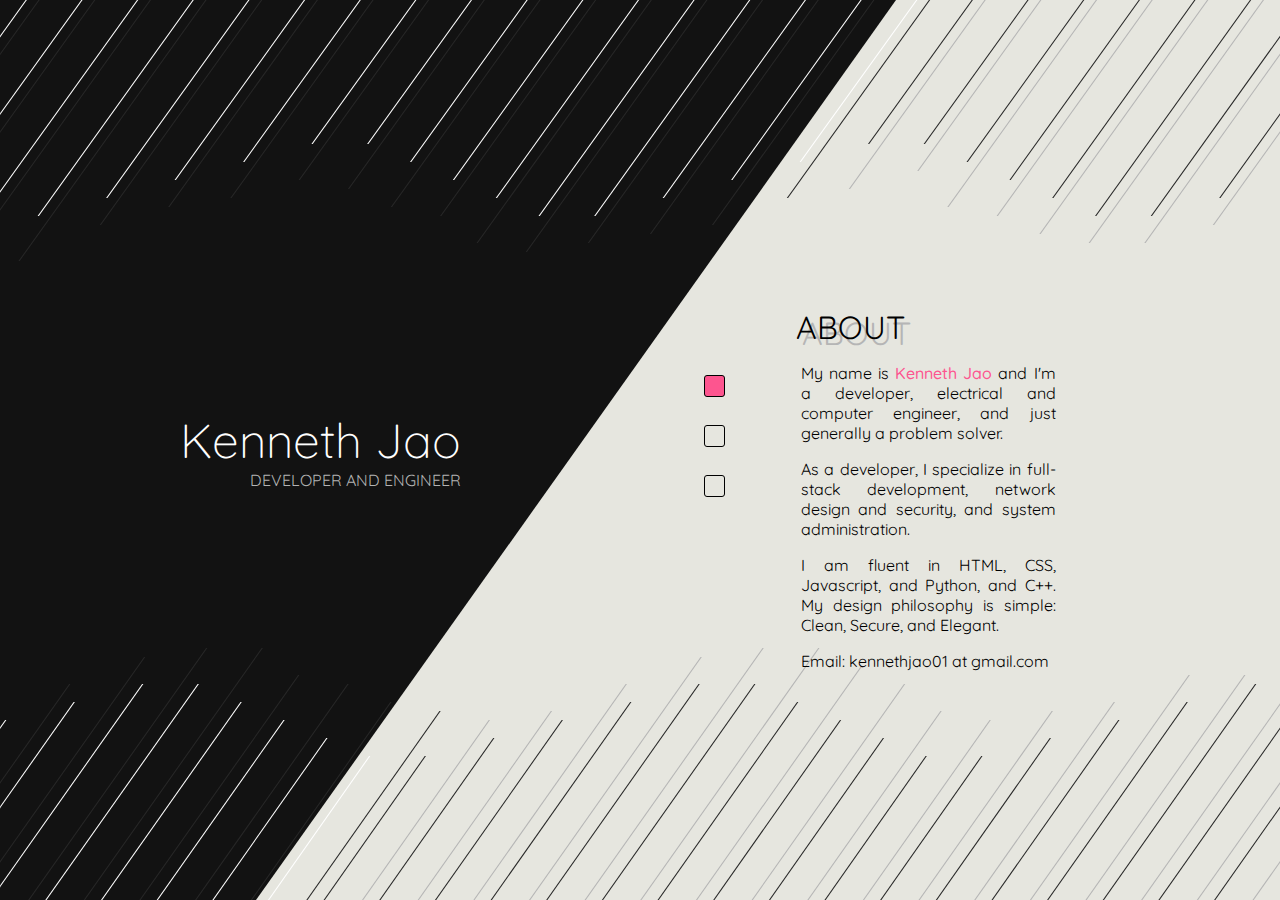
==== commit 9b73608b: "added email" ====
--- a/index.html
+++ b/index.html
@@ -50,6 +50,9 @@
 		    	<p>
 		    		I am fluent in HTML, CSS, Javascript, and Python, and C++. My design philosophy is simple: Clean, Secure, and Elegant.
 		    	</p>
+		    	<p>
+		    		Email: kennethjao01 at gmail.com
+		    	</p>
 			</div>
 			<div class="content">
 				<h2>PROJECTS</h2>
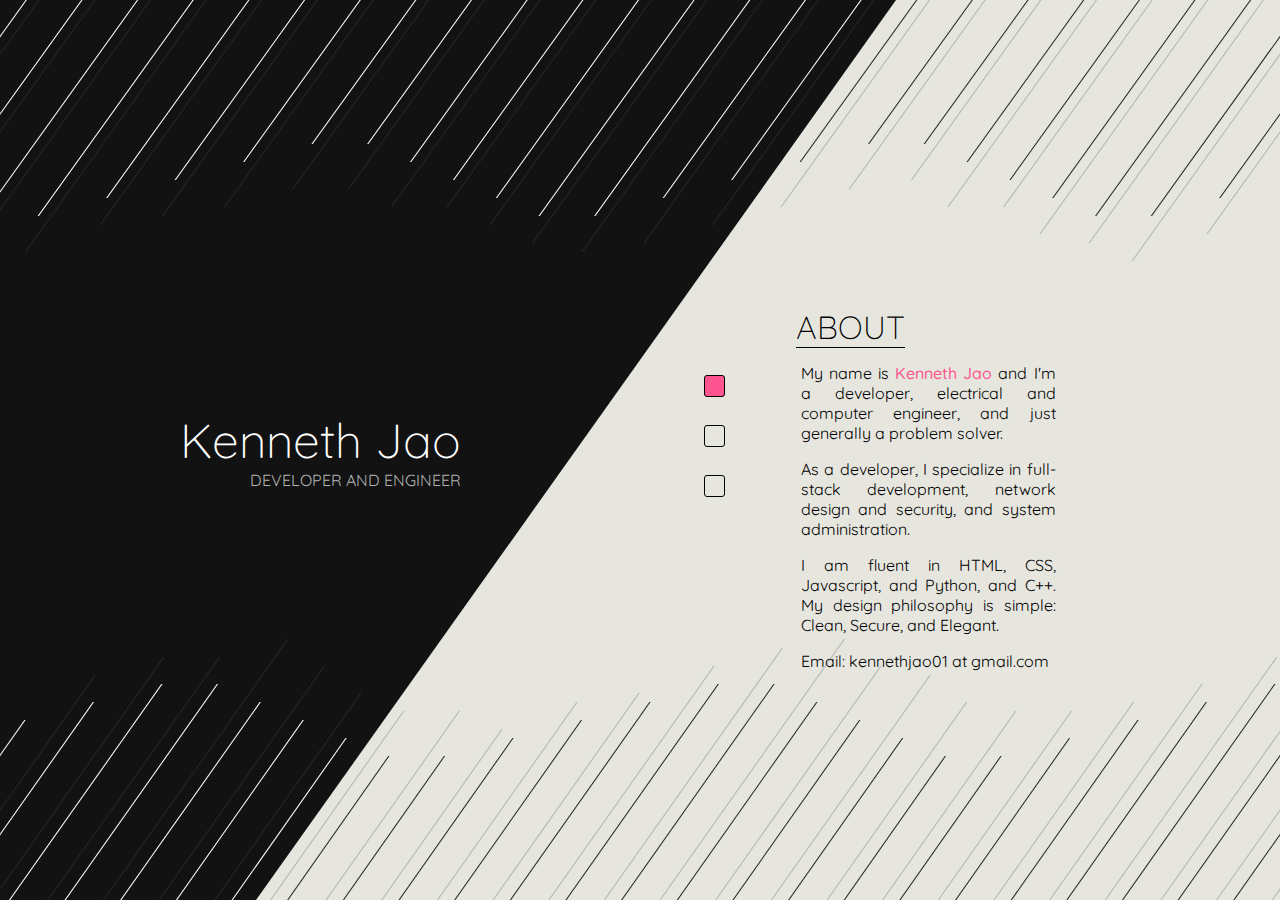
==== commit f8636215: "firefox support" ====
--- a/index.html
+++ b/index.html
@@ -40,7 +40,7 @@
 			<label for="tab3"></label>
 
 			<div class="content">
-		    	<h2>ABOUT</h2>
+		    	<h2><u>ABOUT</u></h2>
 		    	<p>
 		    		My name is <a href="https://kjao.me/resume">Kenneth Jao</a> and I'm a developer, electrical and computer engineer, and just generally a problem solver.
 		    	</p>
@@ -55,7 +55,7 @@
 		    	</p>
 			</div>
 			<div class="content">
-				<h2>PROJECTS</h2>
+				<h2><u>PROJECTS</u></h2>
 				<p>
 					I work on many projects, most of which can be found at my <a href="https://github.com/ksjdragon/">GitHub</a>. The most significant ones are found on this website.
 				</p>
@@ -68,7 +68,7 @@
 				</p>
 			</div>
 			<div class="content">
-				<h2>OTHER</h2>
+				<h2><u>OTHER</u></h2>
 				<p>
 					Outside of developing, I also have a <a href="https://blog.kjao.me/">blog</a> where I write about puzzles or problems, things I come across, or whatever interests me.
 				</p>
--- a/index.css
+++ b/index.css
@@ -3,6 +3,7 @@
 	margin: 0;
 	font-family: 'Quicksand', sans-serif;
 	color: white;
+	z-index: -1;
 }
 
 ::selection {
@@ -32,7 +33,7 @@
 	position: absolute;
 	top: 0; left: 0;
 	background-color: #121212; 
-	z-index: -1;
+	z-index: 0;
 }
 
 #bgWrap div {
@@ -43,7 +44,7 @@
 }
 
 #bgWrap div:nth-child(101) {
-	-webkit-clip-path: polygon(70% 0, 100% 0, 100% 100%, 20% 100%);
+	clip-path: polygon(70% 0, 100% 0, 100% 100%, 20% 100%);
 	background-color: #e6e6df;
 	z-index: -1;
 }
@@ -59,6 +60,7 @@
 	padding: 1%;
 	grid-column: 1;
 	margin: auto;
+	z-index: 3;
 }
 
 #name h1 {
@@ -83,6 +85,7 @@
 	height: 50%;
 	width: 60%;
 	color: black;
+	z-index: 1;
 
 	display: grid;
 	grid-template-columns: 1fr 29fr;
@@ -155,10 +158,14 @@
 }
 
 .content h2 {
-	font-weight: 400;
+	font-weight: 300;
 	font-size: 100%;
 	margin: 0;
-	text-shadow: 6px 6px #b5b5b5;
+}
+
+.content h2 u {
+	text-decoration: none;
+	border-bottom: 1px solid black;
 }
 
 .content p {
@@ -176,7 +183,7 @@
 	}
 
 	#bgWrap div:nth-child(101) {
-		-webkit-clip-path: polygon(0 40%, 100% 30%, 100% 100%, 0 100%);
+		clip-path: polygon(0 40%, 100% 30%, 100% 100%, 0 100%);
 		background-color: #e6e6df;
 		z-index: -1;
 		display: block;
--- a/output.css
+++ b/output.css
@@ -1,1102 +1,1100 @@
-@media only screen and (min-width: 600px) {
-
 @keyframes s1 {
-	0% { -webkit-clip-path: polygon(2.0% 0, 2.1% 0, -8.0% 20%, -8.1% 20%); }
-	100% { -webkit-clip-path: polygon(2.0% 0, 2.1% 0, -8.5% 21%, -8.6% 21%); }
+	0% { clip-path: polygon(2.0% 0, 2.1% 0, -8.0% 20%, -8.1% 20%); }
+	100% { clip-path: polygon(2.0% 0, 2.1% 0, -8.5% 21%, -8.6% 21%); }
 }
 
 @keyframes s2 {
-	0% { -webkit-clip-path: polygon(6.35% 0, 6.45% 0, -4.65% 22%, -4.75% 22%); }
-	100% { -webkit-clip-path: polygon(6.35% 0, 6.45% 0, -5.15% 23%, -5.25% 23%); }
+	0% { clip-path: polygon(6.35% 0, 6.45% 0, -4.65% 22%, -4.75% 22%); }
+	100% { clip-path: polygon(6.35% 0, 6.45% 0, -5.15% 23%, -5.25% 23%); }
 }
 
 @keyframes s3 {
-	0% { -webkit-clip-path: polygon(10.7% 0, 10.8% 0, -1.3% 24%, -1.4% 24%); }
-	100% { -webkit-clip-path: polygon(10.7% 0, 10.8% 0, -1.8% 25%, -1.9% 25%); }
+	0% { clip-path: polygon(10.7% 0, 10.8% 0, -1.3% 24%, -1.4% 24%); }
+	100% { clip-path: polygon(10.7% 0, 10.8% 0, -1.8% 25%, -1.9% 25%); }
 }
 
 @keyframes s4 {
-	0% { -webkit-clip-path: polygon(15.04% 0, 15.14% 0, 3.04% 24%, 2.94% 24%); }
-	100% { -webkit-clip-path: polygon(15.04% 0, 15.14% 0, 2.54% 25%, 2.44% 25%); }
+	0% { clip-path: polygon(15.04% 0, 15.14% 0, 3.04% 24%, 2.94% 24%); }
+	100% { clip-path: polygon(15.04% 0, 15.14% 0, 2.54% 25%, 2.44% 25%); }
 }
 
 @keyframes s5 {
-	0% { -webkit-clip-path: polygon(19.39% 0, 19.49% 0, 8.39% 22%, 8.29% 22%); }
-	100% { -webkit-clip-path: polygon(19.39% 0, 19.49% 0, 7.89% 23%, 7.79% 23%); }
+	0% { clip-path: polygon(19.39% 0, 19.49% 0, 8.39% 22%, 8.29% 22%); }
+	100% { clip-path: polygon(19.39% 0, 19.49% 0, 7.89% 23%, 7.79% 23%); }
 }
 
 @keyframes s6 {
-	0% { -webkit-clip-path: polygon(23.74% 0, 23.84% 0, 13.74% 20%, 13.64% 20%); }
-	100% { -webkit-clip-path: polygon(23.74% 0, 23.84% 0, 13.24% 21%, 13.14% 21%); }
+	0% { clip-path: polygon(23.74% 0, 23.84% 0, 13.74% 20%, 13.64% 20%); }
+	100% { clip-path: polygon(23.74% 0, 23.84% 0, 13.24% 21%, 13.14% 21%); }
 }
 
 @keyframes s7 {
-	0% { -webkit-clip-path: polygon(28.09% 0, 28.19% 0, 19.09% 18%, 18.99% 18%); }
-	100% { -webkit-clip-path: polygon(28.09% 0, 28.19% 0, 18.59% 19%, 18.49% 19%); }
+	0% { clip-path: polygon(28.09% 0, 28.19% 0, 19.09% 18%, 18.99% 18%); }
+	100% { clip-path: polygon(28.09% 0, 28.19% 0, 18.59% 19%, 18.49% 19%); }
 }
 
 @keyframes s8 {
-	0% { -webkit-clip-path: polygon(32.43% 0, 32.53% 0, 24.43% 16%, 24.33% 16%); }
-	100% { -webkit-clip-path: polygon(32.43% 0, 32.53% 0, 23.93% 17%, 23.83% 17%); }
+	0% { clip-path: polygon(32.43% 0, 32.53% 0, 24.43% 16%, 24.33% 16%); }
+	100% { clip-path: polygon(32.43% 0, 32.53% 0, 23.93% 17%, 23.83% 17%); }
 }
 
 @keyframes s9 {
-	0% { -webkit-clip-path: polygon(36.78% 0, 36.88% 0, 28.78% 16%, 28.68% 16%); }
-	100% { -webkit-clip-path: polygon(36.78% 0, 36.88% 0, 28.28% 17%, 28.18% 17%); }
+	0% { clip-path: polygon(36.78% 0, 36.88% 0, 28.78% 16%, 28.68% 16%); }
+	100% { clip-path: polygon(36.78% 0, 36.88% 0, 28.28% 17%, 28.18% 17%); }
 }
 
 @keyframes s10 {
-	0% { -webkit-clip-path: polygon(41.13% 0, 41.23% 0, 32.13% 18%, 32.03% 18%); }
-	100% { -webkit-clip-path: polygon(41.13% 0, 41.23% 0, 31.63% 19%, 31.53% 19%); }
+	0% { clip-path: polygon(41.13% 0, 41.23% 0, 32.13% 18%, 32.03% 18%); }
+	100% { clip-path: polygon(41.13% 0, 41.23% 0, 31.63% 19%, 31.53% 19%); }
 }
 
 @keyframes s11 {
-	0% { -webkit-clip-path: polygon(45.48% 0, 45.58% 0, 35.48% 20%, 35.38% 20%); }
-	100% { -webkit-clip-path: polygon(45.48% 0, 45.58% 0, 34.98% 21%, 34.88% 21%); }
+	0% { clip-path: polygon(45.48% 0, 45.58% 0, 35.48% 20%, 35.38% 20%); }
+	100% { clip-path: polygon(45.48% 0, 45.58% 0, 34.98% 21%, 34.88% 21%); }
 }
 
 @keyframes s12 {
-	0% { -webkit-clip-path: polygon(49.83% 0, 49.93% 0, 38.83% 22%, 38.73% 22%); }
-	100% { -webkit-clip-path: polygon(49.83% 0, 49.93% 0, 38.33% 23%, 38.23% 23%); }
+	0% { clip-path: polygon(49.83% 0, 49.93% 0, 38.83% 22%, 38.73% 22%); }
+	100% { clip-path: polygon(49.83% 0, 49.93% 0, 38.33% 23%, 38.23% 23%); }
 }
 
 @keyframes s13 {
-	0% { -webkit-clip-path: polygon(54.17% 0, 54.27% 0, 42.17% 24%, 42.07% 24%); }
-	100% { -webkit-clip-path: polygon(54.17% 0, 54.27% 0, 41.67% 25%, 41.57% 25%); }
+	0% { clip-path: polygon(54.17% 0, 54.27% 0, 42.17% 24%, 42.07% 24%); }
+	100% { clip-path: polygon(54.17% 0, 54.27% 0, 41.67% 25%, 41.57% 25%); }
 }
 
 @keyframes s14 {
-	0% { -webkit-clip-path: polygon(58.52% 0, 58.62% 0, 46.52% 24%, 46.42% 24%); }
-	100% { -webkit-clip-path: polygon(58.52% 0, 58.62% 0, 46.02% 25%, 45.92% 25%); }
+	0% { clip-path: polygon(58.52% 0, 58.62% 0, 46.52% 24%, 46.42% 24%); }
+	100% { clip-path: polygon(58.52% 0, 58.62% 0, 46.02% 25%, 45.92% 25%); }
 }
 
 @keyframes s15 {
-	0% { -webkit-clip-path: polygon(62.87% 0, 62.97% 0, 51.87% 22%, 51.77% 22%); }
-	100% { -webkit-clip-path: polygon(62.87% 0, 62.97% 0, 51.37% 23%, 51.27% 23%); }
+	0% { clip-path: polygon(62.87% 0, 62.97% 0, 51.87% 22%, 51.77% 22%); }
+	100% { clip-path: polygon(62.87% 0, 62.97% 0, 51.37% 23%, 51.27% 23%); }
 }
 
 @keyframes s16 {
-	0% { -webkit-clip-path: polygon(67.22% 0, 67.32% 0, 57.22% 20%, 57.12% 20%); }
-	100% { -webkit-clip-path: polygon(67.22% 0, 67.32% 0, 56.72% 21%, 56.62% 21%); }
+	0% { clip-path: polygon(67.22% 0, 67.32% 0, 57.22% 20%, 57.12% 20%); }
+	100% { clip-path: polygon(67.22% 0, 67.32% 0, 56.72% 21%, 56.62% 21%); }
 }
 
 @keyframes s17 {
-	0% { -webkit-clip-path: polygon(71.57% 0, 71.67% 0, 62.57% 18%, 62.47% 18%); }
-	100% { -webkit-clip-path: polygon(71.57% 0, 71.67% 0, 62.07% 19%, 61.97% 19%); }
+	0% { clip-path: polygon(71.57% 0, 71.67% 0, 62.57% 18%, 62.47% 18%); }
+	100% { clip-path: polygon(71.57% 0, 71.67% 0, 62.07% 19%, 61.97% 19%); }
 }
 
 @keyframes s18 {
-	0% { -webkit-clip-path: polygon(75.91% 0, 76.01% 0, 67.91% 16%, 67.81% 16%); }
-	100% { -webkit-clip-path: polygon(75.91% 0, 76.01% 0, 67.41% 17%, 67.31% 17%); }
+	0% { clip-path: polygon(75.91% 0, 76.01% 0, 67.91% 16%, 67.81% 16%); }
+	100% { clip-path: polygon(75.91% 0, 76.01% 0, 67.41% 17%, 67.31% 17%); }
 }
 
 @keyframes s19 {
-	0% { -webkit-clip-path: polygon(80.26% 0, 80.36% 0, 72.26% 16%, 72.16% 16%); }
-	100% { -webkit-clip-path: polygon(80.26% 0, 80.36% 0, 71.76% 17%, 71.66% 17%); }
+	0% { clip-path: polygon(80.26% 0, 80.36% 0, 72.26% 16%, 72.16% 16%); }
+	100% { clip-path: polygon(80.26% 0, 80.36% 0, 71.76% 17%, 71.66% 17%); }
 }
 
 @keyframes s20 {
-	0% { -webkit-clip-path: polygon(84.61% 0, 84.71% 0, 75.61% 18%, 75.51% 18%); }
-	100% { -webkit-clip-path: polygon(84.61% 0, 84.71% 0, 75.11% 19%, 75.01% 19%); }
+	0% { clip-path: polygon(84.61% 0, 84.71% 0, 75.61% 18%, 75.51% 18%); }
+	100% { clip-path: polygon(84.61% 0, 84.71% 0, 75.11% 19%, 75.01% 19%); }
 }
 
 @keyframes s21 {
-	0% { -webkit-clip-path: polygon(88.96% 0, 89.06% 0, 78.96% 20%, 78.86% 20%); }
-	100% { -webkit-clip-path: polygon(88.96% 0, 89.06% 0, 78.46% 21%, 78.36% 21%); }
+	0% { clip-path: polygon(88.96% 0, 89.06% 0, 78.96% 20%, 78.86% 20%); }
+	100% { clip-path: polygon(88.96% 0, 89.06% 0, 78.46% 21%, 78.36% 21%); }
 }
 
 @keyframes s22 {
-	0% { -webkit-clip-path: polygon(93.3% 0, 93.4% 0, 82.3% 22%, 82.2% 22%); }
-	100% { -webkit-clip-path: polygon(93.3% 0, 93.4% 0, 81.8% 23%, 81.7% 23%); }
+	0% { clip-path: polygon(93.3% 0, 93.4% 0, 82.3% 22%, 82.2% 22%); }
+	100% { clip-path: polygon(93.3% 0, 93.4% 0, 81.8% 23%, 81.7% 23%); }
 }
 
 @keyframes s23 {
-	0% { -webkit-clip-path: polygon(97.65% 0, 97.75% 0, 85.65% 24%, 85.55% 24%); }
-	100% { -webkit-clip-path: polygon(97.65% 0, 97.75% 0, 85.15% 25%, 85.05% 25%); }
+	0% { clip-path: polygon(97.65% 0, 97.75% 0, 85.65% 24%, 85.55% 24%); }
+	100% { clip-path: polygon(97.65% 0, 97.75% 0, 85.15% 25%, 85.05% 25%); }
 }
 
 @keyframes s24 {
-	0% { -webkit-clip-path: polygon(102.0% 0, 102.1% 0, 90.0% 24%, 89.9% 24%); }
-	100% { -webkit-clip-path: polygon(102.0% 0, 102.1% 0, 89.5% 25%, 89.4% 25%); }
+	0% { clip-path: polygon(102.0% 0, 102.1% 0, 90.0% 24%, 89.9% 24%); }
+	100% { clip-path: polygon(102.0% 0, 102.1% 0, 89.5% 25%, 89.4% 25%); }
 }
 
 @keyframes s25 {
-	0% { -webkit-clip-path: polygon(106.35% 0, 106.45% 0, 95.35% 22%, 95.25% 22%); }
-	100% { -webkit-clip-path: polygon(106.35% 0, 106.45% 0, 94.85% 23%, 94.75% 23%); }
+	0% { clip-path: polygon(106.35% 0, 106.45% 0, 95.35% 22%, 95.25% 22%); }
+	100% { clip-path: polygon(106.35% 0, 106.45% 0, 94.85% 23%, 94.75% 23%); }
 }
 
 @keyframes s26 {
-	0% { -webkit-clip-path: polygon(-9.5% 100%, -9.4% 100%, 0.5% 80%, 0.4% 80%); }
-	100% { -webkit-clip-path: polygon(-9.5% 100%, -9.4% 100%, 1.0% 79%, 0.9% 79%); }
+	0% { clip-path: polygon(-8.0% 100%, -7.9% 100%, 2.0% 80%, 1.9% 80%); }
+	100% { clip-path: polygon(-8.0% 100%, -7.9% 100%, 2.5% 79%, 2.4% 79%); }
 }
 
 @keyframes s27 {
-	0% { -webkit-clip-path: polygon(-5.15% 100%, -5.05% 100%, 5.85% 78%, 5.75% 78%); }
-	100% { -webkit-clip-path: polygon(-5.15% 100%, -5.05% 100%, 6.35% 77%, 6.25% 77%); }
+	0% { clip-path: polygon(-3.65% 100%, -3.55% 100%, 7.35% 78%, 7.25% 78%); }
+	100% { clip-path: polygon(-3.65% 100%, -3.55% 100%, 7.85% 77%, 7.75% 77%); }
 }
 
 @keyframes s28 {
-	0% { -webkit-clip-path: polygon(-0.8% 100%, -0.7% 100%, 11.2% 76%, 11.1% 76%); }
-	100% { -webkit-clip-path: polygon(-0.8% 100%, -0.7% 100%, 11.7% 75%, 11.6% 75%); }
+	0% { clip-path: polygon(0.7% 100%, 0.8% 100%, 12.7% 76%, 12.6% 76%); }
+	100% { clip-path: polygon(0.7% 100%, 0.8% 100%, 13.2% 75%, 13.1% 75%); }
 }
 
 @keyframes s29 {
-	0% { -webkit-clip-path: polygon(3.54% 100%, 3.64% 100%, 15.54% 76%, 15.44% 76%); }
-	100% { -webkit-clip-path: polygon(3.54% 100%, 3.64% 100%, 16.04% 75%, 15.94% 75%); }
+	0% { clip-path: polygon(5.04% 100%, 5.14% 100%, 17.04% 76%, 16.94% 76%); }
+	100% { clip-path: polygon(5.04% 100%, 5.14% 100%, 17.54% 75%, 17.44% 75%); }
 }
 
 @keyframes s30 {
-	0% { -webkit-clip-path: polygon(7.89% 100%, 7.99% 100%, 18.89% 78%, 18.79% 78%); }
-	100% { -webkit-clip-path: polygon(7.89% 100%, 7.99% 100%, 19.39% 77%, 19.29% 77%); }
+	0% { clip-path: polygon(9.39% 100%, 9.49% 100%, 20.39% 78%, 20.29% 78%); }
+	100% { clip-path: polygon(9.39% 100%, 9.49% 100%, 20.89% 77%, 20.79% 77%); }
 }
 
 @keyframes s31 {
-	0% { -webkit-clip-path: polygon(12.24% 100%, 12.34% 100%, 22.24% 80%, 22.14% 80%); }
-	100% { -webkit-clip-path: polygon(12.24% 100%, 12.34% 100%, 22.74% 79%, 22.64% 79%); }
+	0% { clip-path: polygon(13.74% 100%, 13.84% 100%, 23.74% 80%, 23.64% 80%); }
+	100% { clip-path: polygon(13.74% 100%, 13.84% 100%, 24.24% 79%, 24.14% 79%); }
 }
 
 @keyframes s32 {
-	0% { -webkit-clip-path: polygon(16.59% 100%, 16.69% 100%, 25.59% 82%, 25.49% 82%); }
-	100% { -webkit-clip-path: polygon(16.59% 100%, 16.69% 100%, 26.09% 81%, 25.99% 81%); }
+	0% { clip-path: polygon(18.09% 100%, 18.19% 100%, 27.09% 82%, 26.99% 82%); }
+	100% { clip-path: polygon(18.09% 100%, 18.19% 100%, 27.59% 81%, 27.49% 81%); }
 }
 
 @keyframes s33 {
-	0% { -webkit-clip-path: polygon(20.93% 100%, 21.03% 100%, 28.93% 84%, 28.83% 84%); }
-	100% { -webkit-clip-path: polygon(20.93% 100%, 21.03% 100%, 29.43% 83%, 29.33% 83%); }
+	0% { clip-path: polygon(22.43% 100%, 22.53% 100%, 30.43% 84%, 30.33% 84%); }
+	100% { clip-path: polygon(22.43% 100%, 22.53% 100%, 30.93% 83%, 30.83% 83%); }
 }
 
 @keyframes s34 {
-	0% { -webkit-clip-path: polygon(25.28% 100%, 25.38% 100%, 33.28% 84%, 33.18% 84%); }
-	100% { -webkit-clip-path: polygon(25.28% 100%, 25.38% 100%, 33.78% 83%, 33.68% 83%); }
+	0% { clip-path: polygon(26.78% 100%, 26.88% 100%, 34.78% 84%, 34.68% 84%); }
+	100% { clip-path: polygon(26.78% 100%, 26.88% 100%, 35.28% 83%, 35.18% 83%); }
 }
 
 @keyframes s35 {
-	0% { -webkit-clip-path: polygon(29.63% 100%, 29.73% 100%, 38.63% 82%, 38.53% 82%); }
-	100% { -webkit-clip-path: polygon(29.63% 100%, 29.73% 100%, 39.13% 81%, 39.03% 81%); }
+	0% { clip-path: polygon(31.13% 100%, 31.23% 100%, 40.13% 82%, 40.03% 82%); }
+	100% { clip-path: polygon(31.13% 100%, 31.23% 100%, 40.63% 81%, 40.53% 81%); }
 }
 
 @keyframes s36 {
-	0% { -webkit-clip-path: polygon(33.98% 100%, 34.08% 100%, 43.98% 80%, 43.88% 80%); }
-	100% { -webkit-clip-path: polygon(33.98% 100%, 34.08% 100%, 44.48% 79%, 44.38% 79%); }
+	0% { clip-path: polygon(35.48% 100%, 35.58% 100%, 45.48% 80%, 45.38% 80%); }
+	100% { clip-path: polygon(35.48% 100%, 35.58% 100%, 45.98% 79%, 45.88% 79%); }
 }
 
 @keyframes s37 {
-	0% { -webkit-clip-path: polygon(38.33% 100%, 38.43% 100%, 49.33% 78%, 49.23% 78%); }
-	100% { -webkit-clip-path: polygon(38.33% 100%, 38.43% 100%, 49.83% 77%, 49.73% 77%); }
+	0% { clip-path: polygon(39.83% 100%, 39.93% 100%, 50.83% 78%, 50.73% 78%); }
+	100% { clip-path: polygon(39.83% 100%, 39.93% 100%, 51.33% 77%, 51.23% 77%); }
 }
 
 @keyframes s38 {
-	0% { -webkit-clip-path: polygon(42.67% 100%, 42.77% 100%, 54.67% 76%, 54.57% 76%); }
-	100% { -webkit-clip-path: polygon(42.67% 100%, 42.77% 100%, 55.17% 75%, 55.07% 75%); }
+	0% { clip-path: polygon(44.17% 100%, 44.27% 100%, 56.17% 76%, 56.07% 76%); }
+	100% { clip-path: polygon(44.17% 100%, 44.27% 100%, 56.67% 75%, 56.57% 75%); }
 }
 
 @keyframes s39 {
-	0% { -webkit-clip-path: polygon(47.02% 100%, 47.12% 100%, 59.02% 76%, 58.92% 76%); }
-	100% { -webkit-clip-path: polygon(47.02% 100%, 47.12% 100%, 59.52% 75%, 59.42% 75%); }
+	0% { clip-path: polygon(48.52% 100%, 48.62% 100%, 60.52% 76%, 60.42% 76%); }
+	100% { clip-path: polygon(48.52% 100%, 48.62% 100%, 61.02% 75%, 60.92% 75%); }
 }
 
 @keyframes s40 {
-	0% { -webkit-clip-path: polygon(51.37% 100%, 51.47% 100%, 62.37% 78%, 62.27% 78%); }
-	100% { -webkit-clip-path: polygon(51.37% 100%, 51.47% 100%, 62.87% 77%, 62.77% 77%); }
+	0% { clip-path: polygon(52.87% 100%, 52.97% 100%, 63.87% 78%, 63.77% 78%); }
+	100% { clip-path: polygon(52.87% 100%, 52.97% 100%, 64.37% 77%, 64.27% 77%); }
 }
 
 @keyframes s41 {
-	0% { -webkit-clip-path: polygon(55.72% 100%, 55.82% 100%, 65.72% 80%, 65.62% 80%); }
-	100% { -webkit-clip-path: polygon(55.72% 100%, 55.82% 100%, 66.22% 79%, 66.12% 79%); }
+	0% { clip-path: polygon(57.22% 100%, 57.32% 100%, 67.22% 80%, 67.12% 80%); }
+	100% { clip-path: polygon(57.22% 100%, 57.32% 100%, 67.72% 79%, 67.62% 79%); }
 }
 
 @keyframes s42 {
-	0% { -webkit-clip-path: polygon(60.07% 100%, 60.17% 100%, 69.07% 82%, 68.97% 82%); }
-	100% { -webkit-clip-path: polygon(60.07% 100%, 60.17% 100%, 69.57% 81%, 69.47% 81%); }
+	0% { clip-path: polygon(61.57% 100%, 61.67% 100%, 70.57% 82%, 70.47% 82%); }
+	100% { clip-path: polygon(61.57% 100%, 61.67% 100%, 71.07% 81%, 70.97% 81%); }
 }
 
 @keyframes s43 {
-	0% { -webkit-clip-path: polygon(64.41% 100%, 64.51% 100%, 72.41% 84%, 72.31% 84%); }
-	100% { -webkit-clip-path: polygon(64.41% 100%, 64.51% 100%, 72.91% 83%, 72.81% 83%); }
+	0% { clip-path: polygon(65.91% 100%, 66.01% 100%, 73.91% 84%, 73.81% 84%); }
+	100% { clip-path: polygon(65.91% 100%, 66.01% 100%, 74.41% 83%, 74.31% 83%); }
 }
 
 @keyframes s44 {
-	0% { -webkit-clip-path: polygon(68.76% 100%, 68.86% 100%, 76.76% 84%, 76.66% 84%); }
-	100% { -webkit-clip-path: polygon(68.76% 100%, 68.86% 100%, 77.26% 83%, 77.16% 83%); }
+	0% { clip-path: polygon(70.26% 100%, 70.36% 100%, 78.26% 84%, 78.16% 84%); }
+	100% { clip-path: polygon(70.26% 100%, 70.36% 100%, 78.76% 83%, 78.66% 83%); }
 }
 
 @keyframes s45 {
-	0% { -webkit-clip-path: polygon(73.11% 100%, 73.21% 100%, 82.11% 82%, 82.01% 82%); }
-	100% { -webkit-clip-path: polygon(73.11% 100%, 73.21% 100%, 82.61% 81%, 82.51% 81%); }
+	0% { clip-path: polygon(74.61% 100%, 74.71% 100%, 83.61% 82%, 83.51% 82%); }
+	100% { clip-path: polygon(74.61% 100%, 74.71% 100%, 84.11% 81%, 84.01% 81%); }
 }
 
 @keyframes s46 {
-	0% { -webkit-clip-path: polygon(77.46% 100%, 77.56% 100%, 87.46% 80%, 87.36% 80%); }
-	100% { -webkit-clip-path: polygon(77.46% 100%, 77.56% 100%, 87.96% 79%, 87.86% 79%); }
+	0% { clip-path: polygon(78.96% 100%, 79.06% 100%, 88.96% 80%, 88.86% 80%); }
+	100% { clip-path: polygon(78.96% 100%, 79.06% 100%, 89.46% 79%, 89.36% 79%); }
 }
 
 @keyframes s47 {
-	0% { -webkit-clip-path: polygon(81.8% 100%, 81.9% 100%, 92.8% 78%, 92.7% 78%); }
-	100% { -webkit-clip-path: polygon(81.8% 100%, 81.9% 100%, 93.3% 77%, 93.2% 77%); }
+	0% { clip-path: polygon(83.3% 100%, 83.4% 100%, 94.3% 78%, 94.2% 78%); }
+	100% { clip-path: polygon(83.3% 100%, 83.4% 100%, 94.8% 77%, 94.7% 77%); }
 }
 
 @keyframes s48 {
-	0% { -webkit-clip-path: polygon(86.15% 100%, 86.25% 100%, 98.15% 76%, 98.05% 76%); }
-	100% { -webkit-clip-path: polygon(86.15% 100%, 86.25% 100%, 98.65% 75%, 98.55% 75%); }
+	0% { clip-path: polygon(87.65% 100%, 87.75% 100%, 99.65% 76%, 99.55% 76%); }
+	100% { clip-path: polygon(87.65% 100%, 87.75% 100%, 100.15% 75%, 100.05% 75%); }
 }
 
 @keyframes s49 {
-	0% { -webkit-clip-path: polygon(90.5% 100%, 90.6% 100%, 102.5% 76%, 102.4% 76%); }
-	100% { -webkit-clip-path: polygon(90.5% 100%, 90.6% 100%, 103.0% 75%, 102.9% 75%); }
+	0% { clip-path: polygon(92.0% 100%, 92.1% 100%, 104.0% 76%, 103.9% 76%); }
+	100% { clip-path: polygon(92.0% 100%, 92.1% 100%, 104.5% 75%, 104.4% 75%); }
 }
 
 @keyframes s50 {
-	0% { -webkit-clip-path: polygon(94.85% 100%, 94.95% 100%, 105.85% 78%, 105.75% 78%); }
-	100% { -webkit-clip-path: polygon(94.85% 100%, 94.95% 100%, 106.35% 77%, 106.25% 77%); }
+	0% { clip-path: polygon(96.35% 100%, 96.45% 100%, 107.35% 78%, 107.25% 78%); }
+	100% { clip-path: polygon(96.35% 100%, 96.45% 100%, 107.85% 77%, 107.75% 77%); }
 }
 
 @keyframes s51 {
-	0% { -webkit-clip-path: polygon(3.0% 0, 3.1% 0, -9.0% 24%, -9.1% 24%); }
-	100% { -webkit-clip-path: polygon(3.0% 0, 3.1% 0, -9.5% 25%, -9.6% 25%); }
+	0% { clip-path: polygon(3.0% 0, 3.1% 0, -9.5% 25%, -9.6% 25%); }
+	100% { clip-path: polygon(3.0% 0, 3.1% 0, -10.0% 26%, -10.1% 26%); }
 }
 
 @keyframes s52 {
-	0% { -webkit-clip-path: polygon(7.35% 0, 7.45% 0, -5.65% 26%, -5.75% 26%); }
-	100% { -webkit-clip-path: polygon(7.35% 0, 7.45% 0, -6.15% 27%, -6.25% 27%); }
+	0% { clip-path: polygon(7.35% 0, 7.45% 0, -5.65% 26%, -5.75% 26%); }
+	100% { clip-path: polygon(7.35% 0, 7.45% 0, -6.15% 27%, -6.25% 27%); }
 }
 
 @keyframes s53 {
-	0% { -webkit-clip-path: polygon(11.7% 0, 11.8% 0, -1.8% 27%, -1.9% 27%); }
-	100% { -webkit-clip-path: polygon(11.7% 0, 11.8% 0, -2.3% 28%, -2.4% 28%); }
+	0% { clip-path: polygon(11.7% 0, 11.8% 0, -1.8% 27%, -1.9% 27%); }
+	100% { clip-path: polygon(11.7% 0, 11.8% 0, -2.3% 28%, -2.4% 28%); }
 }
 
 @keyframes s54 {
-	0% { -webkit-clip-path: polygon(16.04% 0, 16.14% 0, 1.54% 29%, 1.44% 29%); }
-	100% { -webkit-clip-path: polygon(16.04% 0, 16.14% 0, 1.04% 30%, 0.94% 30%); }
+	0% { clip-path: polygon(16.04% 0, 16.14% 0, 2.04% 28%, 1.94% 28%); }
+	100% { clip-path: polygon(16.04% 0, 16.14% 0, 1.54% 29%, 1.44% 29%); }
 }
 
 @keyframes s55 {
-	0% { -webkit-clip-path: polygon(20.39% 0, 20.49% 0, 7.89% 25%, 7.79% 25%); }
-	100% { -webkit-clip-path: polygon(20.39% 0, 20.49% 0, 7.39% 26%, 7.29% 26%); }
+	0% { clip-path: polygon(20.39% 0, 20.49% 0, 7.89% 25%, 7.79% 25%); }
+	100% { clip-path: polygon(20.39% 0, 20.49% 0, 7.39% 26%, 7.29% 26%); }
 }
 
 @keyframes s56 {
-	0% { -webkit-clip-path: polygon(24.74% 0, 24.84% 0, 13.24% 23%, 13.14% 23%); }
-	100% { -webkit-clip-path: polygon(24.74% 0, 24.84% 0, 12.74% 24%, 12.64% 24%); }
+	0% { clip-path: polygon(24.74% 0, 24.84% 0, 12.74% 24%, 12.64% 24%); }
+	100% { clip-path: polygon(24.74% 0, 24.84% 0, 12.24% 25%, 12.14% 25%); }
 }
 
 @keyframes s57 {
-	0% { -webkit-clip-path: polygon(29.09% 0, 29.19% 0, 18.09% 22%, 17.99% 22%); }
-	100% { -webkit-clip-path: polygon(29.09% 0, 29.19% 0, 17.59% 23%, 17.49% 23%); }
+	0% { clip-path: polygon(29.09% 0, 29.19% 0, 17.59% 23%, 17.49% 23%); }
+	100% { clip-path: polygon(29.09% 0, 29.19% 0, 17.09% 24%, 16.99% 24%); }
 }
 
 @keyframes s58 {
-	0% { -webkit-clip-path: polygon(33.43% 0, 33.53% 0, 23.43% 20%, 23.33% 20%); }
-	100% { -webkit-clip-path: polygon(33.43% 0, 33.53% 0, 22.93% 21%, 22.83% 21%); }
+	0% { clip-path: polygon(33.43% 0, 33.53% 0, 22.93% 21%, 22.83% 21%); }
+	100% { clip-path: polygon(33.43% 0, 33.53% 0, 22.43% 22%, 22.33% 22%); }
 }
 
 @keyframes s59 {
-	0% { -webkit-clip-path: polygon(37.78% 0, 37.88% 0, 27.28% 21%, 27.18% 21%); }
-	100% { -webkit-clip-path: polygon(37.78% 0, 37.88% 0, 26.78% 22%, 26.68% 22%); }
+	0% { clip-path: polygon(37.78% 0, 37.88% 0, 27.28% 21%, 27.18% 21%); }
+	100% { clip-path: polygon(37.78% 0, 37.88% 0, 26.78% 22%, 26.68% 22%); }
 }
 
 @keyframes s60 {
-	0% { -webkit-clip-path: polygon(42.13% 0, 42.23% 0, 30.63% 23%, 30.53% 23%); }
-	100% { -webkit-clip-path: polygon(42.13% 0, 42.23% 0, 30.13% 24%, 30.03% 24%); }
+	0% { clip-path: polygon(42.13% 0, 42.23% 0, 30.63% 23%, 30.53% 23%); }
+	100% { clip-path: polygon(42.13% 0, 42.23% 0, 30.13% 24%, 30.03% 24%); }
 }
 
 @keyframes s61 {
-	0% { -webkit-clip-path: polygon(46.48% 0, 46.58% 0, 34.48% 24%, 34.38% 24%); }
-	100% { -webkit-clip-path: polygon(46.48% 0, 46.58% 0, 33.98% 25%, 33.88% 25%); }
+	0% { clip-path: polygon(46.48% 0, 46.58% 0, 34.98% 23%, 34.88% 23%); }
+	100% { clip-path: polygon(46.48% 0, 46.58% 0, 34.48% 24%, 34.38% 24%); }
 }
 
 @keyframes s62 {
-	0% { -webkit-clip-path: polygon(50.83% 0, 50.93% 0, 37.33% 27%, 37.23% 27%); }
-	100% { -webkit-clip-path: polygon(50.83% 0, 50.93% 0, 36.83% 28%, 36.73% 28%); }
+	0% { clip-path: polygon(50.83% 0, 50.93% 0, 38.33% 25%, 38.23% 25%); }
+	100% { clip-path: polygon(50.83% 0, 50.93% 0, 37.83% 26%, 37.73% 26%); }
 }
 
 @keyframes s63 {
-	0% { -webkit-clip-path: polygon(55.17% 0, 55.27% 0, 41.17% 28%, 41.07% 28%); }
-	100% { -webkit-clip-path: polygon(55.17% 0, 55.27% 0, 40.67% 29%, 40.57% 29%); }
+	0% { clip-path: polygon(55.17% 0, 55.27% 0, 41.67% 27%, 41.57% 27%); }
+	100% { clip-path: polygon(55.17% 0, 55.27% 0, 41.17% 28%, 41.07% 28%); }
 }
 
 @keyframes s64 {
-	0% { -webkit-clip-path: polygon(59.52% 0, 59.62% 0, 46.02% 27%, 45.92% 27%); }
-	100% { -webkit-clip-path: polygon(59.52% 0, 59.62% 0, 45.52% 28%, 45.42% 28%); }
+	0% { clip-path: polygon(59.52% 0, 59.62% 0, 45.52% 28%, 45.42% 28%); }
+	100% { clip-path: polygon(59.52% 0, 59.62% 0, 45.02% 29%, 44.92% 29%); }
 }
 
 @keyframes s65 {
-	0% { -webkit-clip-path: polygon(63.87% 0, 63.97% 0, 50.87% 26%, 50.77% 26%); }
-	100% { -webkit-clip-path: polygon(63.87% 0, 63.97% 0, 50.37% 27%, 50.27% 27%); }
+	0% { clip-path: polygon(63.87% 0, 63.97% 0, 50.37% 27%, 50.27% 27%); }
+	100% { clip-path: polygon(63.87% 0, 63.97% 0, 49.87% 28%, 49.77% 28%); }
 }
 
 @keyframes s66 {
-	0% { -webkit-clip-path: polygon(68.22% 0, 68.32% 0, 55.72% 25%, 55.62% 25%); }
-	100% { -webkit-clip-path: polygon(68.22% 0, 68.32% 0, 55.22% 26%, 55.12% 26%); }
+	0% { clip-path: polygon(68.22% 0, 68.32% 0, 55.72% 25%, 55.62% 25%); }
+	100% { clip-path: polygon(68.22% 0, 68.32% 0, 55.22% 26%, 55.12% 26%); }
 }
 
 @keyframes s67 {
-	0% { -webkit-clip-path: polygon(72.57% 0, 72.67% 0, 61.57% 22%, 61.47% 22%); }
-	100% { -webkit-clip-path: polygon(72.57% 0, 72.67% 0, 61.07% 23%, 60.97% 23%); }
+	0% { clip-path: polygon(72.57% 0, 72.67% 0, 61.07% 23%, 60.97% 23%); }
+	100% { clip-path: polygon(72.57% 0, 72.67% 0, 60.57% 24%, 60.47% 24%); }
 }
 
 @keyframes s68 {
-	0% { -webkit-clip-path: polygon(76.91% 0, 77.01% 0, 66.41% 21%, 66.31% 21%); }
-	100% { -webkit-clip-path: polygon(76.91% 0, 77.01% 0, 65.91% 22%, 65.81% 22%); }
+	0% { clip-path: polygon(76.91% 0, 77.01% 0, 66.41% 21%, 66.31% 21%); }
+	100% { clip-path: polygon(76.91% 0, 77.01% 0, 65.91% 22%, 65.81% 22%); }
 }
 
 @keyframes s69 {
-	0% { -webkit-clip-path: polygon(81.26% 0, 81.36% 0, 71.76% 19%, 71.66% 19%); }
-	100% { -webkit-clip-path: polygon(81.26% 0, 81.36% 0, 71.26% 20%, 71.16% 20%); }
+	0% { clip-path: polygon(81.26% 0, 81.36% 0, 71.26% 20%, 71.16% 20%); }
+	100% { clip-path: polygon(81.26% 0, 81.36% 0, 70.76% 21%, 70.66% 21%); }
 }
 
 @keyframes s70 {
-	0% { -webkit-clip-path: polygon(85.61% 0, 85.71% 0, 74.11% 23%, 74.01% 23%); }
-	100% { -webkit-clip-path: polygon(85.61% 0, 85.71% 0, 73.61% 24%, 73.51% 24%); }
+	0% { clip-path: polygon(85.61% 0, 85.71% 0, 74.11% 23%, 74.01% 23%); }
+	100% { clip-path: polygon(85.61% 0, 85.71% 0, 73.61% 24%, 73.51% 24%); }
 }
 
 @keyframes s71 {
-	0% { -webkit-clip-path: polygon(89.96% 0, 90.06% 0, 77.96% 24%, 77.86% 24%); }
-	100% { -webkit-clip-path: polygon(89.96% 0, 90.06% 0, 77.46% 25%, 77.36% 25%); }
+	0% { clip-path: polygon(89.96% 0, 90.06% 0, 78.46% 23%, 78.36% 23%); }
+	100% { clip-path: polygon(89.96% 0, 90.06% 0, 77.96% 24%, 77.86% 24%); }
 }
 
 @keyframes s72 {
-	0% { -webkit-clip-path: polygon(94.3% 0, 94.4% 0, 81.3% 26%, 81.2% 26%); }
-	100% { -webkit-clip-path: polygon(94.3% 0, 94.4% 0, 80.8% 27%, 80.7% 27%); }
+	0% { clip-path: polygon(94.3% 0, 94.4% 0, 81.3% 26%, 81.2% 26%); }
+	100% { clip-path: polygon(94.3% 0, 94.4% 0, 80.8% 27%, 80.7% 27%); }
 }
 
 @keyframes s73 {
-	0% { -webkit-clip-path: polygon(98.65% 0, 98.75% 0, 85.15% 27%, 85.05% 27%); }
-	100% { -webkit-clip-path: polygon(98.65% 0, 98.75% 0, 84.65% 28%, 84.55% 28%); }
+	0% { clip-path: polygon(98.65% 0, 98.75% 0, 85.15% 27%, 85.05% 27%); }
+	100% { clip-path: polygon(98.65% 0, 98.75% 0, 84.65% 28%, 84.55% 28%); }
 }
 
 @keyframes s74 {
-	0% { -webkit-clip-path: polygon(103.0% 0, 103.1% 0, 89.5% 27%, 89.4% 27%); }
-	100% { -webkit-clip-path: polygon(103.0% 0, 103.1% 0, 89.0% 28%, 88.9% 28%); }
+	0% { clip-path: polygon(103.0% 0, 103.1% 0, 88.5% 29%, 88.4% 29%); }
+	100% { clip-path: polygon(103.0% 0, 103.1% 0, 88.0% 30%, 87.9% 30%); }
 }
 
 @keyframes s75 {
-	0% { -webkit-clip-path: polygon(107.35% 0, 107.45% 0, 94.85% 25%, 94.75% 25%); }
-	100% { -webkit-clip-path: polygon(107.35% 0, 107.45% 0, 94.35% 26%, 94.25% 26%); }
+	0% { clip-path: polygon(107.35% 0, 107.45% 0, 94.35% 26%, 94.25% 26%); }
+	100% { clip-path: polygon(107.35% 0, 107.45% 0, 93.85% 27%, 93.75% 27%); }
 }
 
 @keyframes s76 {
-	0% { -webkit-clip-path: polygon(-6.5% 100%, -6.4% 100%, 5.5% 76%, 5.4% 76%); }
-	100% { -webkit-clip-path: polygon(-6.5% 100%, -6.4% 100%, 6.0% 75%, 5.9% 75%); }
+	0% { clip-path: polygon(-5.0% 100%, -4.9% 100%, 7.5% 75%, 7.4% 75%); }
+	100% { clip-path: polygon(-5.0% 100%, -4.9% 100%, 8.0% 74%, 7.9% 74%); }
 }
 
 @keyframes s77 {
-	0% { -webkit-clip-path: polygon(-2.15% 100%, -2.05% 100%, 11.35% 73%, 11.25% 73%); }
-	100% { -webkit-clip-path: polygon(-2.15% 100%, -2.05% 100%, 11.85% 72%, 11.75% 72%); }
+	0% { clip-path: polygon(-0.65% 100%, -0.55% 100%, 12.85% 73%, 12.75% 73%); }
+	100% { clip-path: polygon(-0.65% 100%, -0.55% 100%, 13.35% 72%, 13.25% 72%); }
 }
 
 @keyframes s78 {
-	0% { -webkit-clip-path: polygon(2.2% 100%, 2.3% 100%, 16.2% 72%, 16.1% 72%); }
-	100% { -webkit-clip-path: polygon(2.2% 100%, 2.3% 100%, 16.7% 71%, 16.6% 71%); }
+	0% { clip-path: polygon(3.7% 100%, 3.8% 100%, 17.2% 73%, 17.1% 73%); }
+	100% { clip-path: polygon(3.7% 100%, 3.8% 100%, 17.7% 72%, 17.6% 72%); }
 }
 
 @keyframes s79 {
-	0% { -webkit-clip-path: polygon(6.54% 100%, 6.64% 100%, 20.54% 72%, 20.44% 72%); }
-	100% { -webkit-clip-path: polygon(6.54% 100%, 6.64% 100%, 21.04% 71%, 20.94% 71%); }
+	0% { clip-path: polygon(8.04% 100%, 8.14% 100%, 22.54% 71%, 22.44% 71%); }
+	100% { clip-path: polygon(8.04% 100%, 8.14% 100%, 23.04% 70%, 22.94% 70%); }
 }
 
 @keyframes s80 {
-	0% { -webkit-clip-path: polygon(10.89% 100%, 10.99% 100%, 23.39% 75%, 23.29% 75%); }
-	100% { -webkit-clip-path: polygon(10.89% 100%, 10.99% 100%, 23.89% 74%, 23.79% 74%); }
+	0% { clip-path: polygon(12.39% 100%, 12.49% 100%, 25.39% 74%, 25.29% 74%); }
+	100% { clip-path: polygon(12.39% 100%, 12.49% 100%, 25.89% 73%, 25.79% 73%); }
 }
 
 @keyframes s81 {
-	0% { -webkit-clip-path: polygon(15.24% 100%, 15.34% 100%, 27.24% 76%, 27.14% 76%); }
-	100% { -webkit-clip-path: polygon(15.24% 100%, 15.34% 100%, 27.74% 75%, 27.64% 75%); }
+	0% { clip-path: polygon(16.74% 100%, 16.84% 100%, 28.24% 77%, 28.14% 77%); }
+	100% { clip-path: polygon(16.74% 100%, 16.84% 100%, 28.74% 76%, 28.64% 76%); }
 }
 
 @keyframes s82 {
-	0% { -webkit-clip-path: polygon(19.59% 100%, 19.69% 100%, 30.59% 78%, 30.49% 78%); }
-	100% { -webkit-clip-path: polygon(19.59% 100%, 19.69% 100%, 31.09% 77%, 30.99% 77%); }
+	0% { clip-path: polygon(21.09% 100%, 21.19% 100%, 31.59% 79%, 31.49% 79%); }
+	100% { clip-path: polygon(21.09% 100%, 21.19% 100%, 32.09% 78%, 31.99% 78%); }
 }
 
 @keyframes s83 {
-	0% { -webkit-clip-path: polygon(23.93% 100%, 24.03% 100%, 34.43% 79%, 34.33% 79%); }
-	100% { -webkit-clip-path: polygon(23.93% 100%, 24.03% 100%, 34.93% 78%, 34.83% 78%); }
+	0% { clip-path: polygon(25.43% 100%, 25.53% 100%, 35.93% 79%, 35.83% 79%); }
+	100% { clip-path: polygon(25.43% 100%, 25.53% 100%, 36.43% 78%, 36.33% 78%); }
 }
 
 @keyframes s84 {
-	0% { -webkit-clip-path: polygon(28.28% 100%, 28.38% 100%, 38.28% 80%, 38.18% 80%); }
-	100% { -webkit-clip-path: polygon(28.28% 100%, 28.38% 100%, 38.78% 79%, 38.68% 79%); }
+	0% { clip-path: polygon(29.78% 100%, 29.88% 100%, 39.28% 81%, 39.18% 81%); }
+	100% { clip-path: polygon(29.78% 100%, 29.88% 100%, 39.78% 80%, 39.68% 80%); }
 }
 
 @keyframes s85 {
-	0% { -webkit-clip-path: polygon(32.63% 100%, 32.73% 100%, 43.13% 79%, 43.03% 79%); }
-	100% { -webkit-clip-path: polygon(32.63% 100%, 32.73% 100%, 43.63% 78%, 43.53% 78%); }
+	0% { clip-path: polygon(34.13% 100%, 34.23% 100%, 45.13% 78%, 45.03% 78%); }
+	100% { clip-path: polygon(34.13% 100%, 34.23% 100%, 45.63% 77%, 45.53% 77%); }
 }
 
 @keyframes s86 {
-	0% { -webkit-clip-path: polygon(36.98% 100%, 37.08% 100%, 48.98% 76%, 48.88% 76%); }
-	100% { -webkit-clip-path: polygon(36.98% 100%, 37.08% 100%, 49.48% 75%, 49.38% 75%); }
+	0% { clip-path: polygon(38.48% 100%, 38.58% 100%, 49.98% 77%, 49.88% 77%); }
+	100% { clip-path: polygon(38.48% 100%, 38.58% 100%, 50.48% 76%, 50.38% 76%); }
 }
 
 @keyframes s87 {
-	0% { -webkit-clip-path: polygon(41.33% 100%, 41.43% 100%, 54.83% 73%, 54.73% 73%); }
-	100% { -webkit-clip-path: polygon(41.33% 100%, 41.43% 100%, 55.33% 72%, 55.23% 72%); }
+	0% { clip-path: polygon(42.83% 100%, 42.93% 100%, 55.83% 74%, 55.73% 74%); }
+	100% { clip-path: polygon(42.83% 100%, 42.93% 100%, 56.33% 73%, 56.23% 73%); }
 }
 
 @keyframes s88 {
-	0% { -webkit-clip-path: polygon(45.67% 100%, 45.77% 100%, 59.67% 72%, 59.57% 72%); }
-	100% { -webkit-clip-path: polygon(45.67% 100%, 45.77% 100%, 60.17% 71%, 60.07% 71%); }
+	0% { clip-path: polygon(47.17% 100%, 47.27% 100%, 61.17% 72%, 61.07% 72%); }
+	100% { clip-path: polygon(47.17% 100%, 47.27% 100%, 61.67% 71%, 61.57% 71%); }
 }
 
 @keyframes s89 {
-	0% { -webkit-clip-path: polygon(50.02% 100%, 50.12% 100%, 64.02% 72%, 63.92% 72%); }
-	100% { -webkit-clip-path: polygon(50.02% 100%, 50.12% 100%, 64.52% 71%, 64.42% 71%); }
+	0% { clip-path: polygon(51.52% 100%, 51.62% 100%, 66.02% 71%, 65.92% 71%); }
+	100% { clip-path: polygon(51.52% 100%, 51.62% 100%, 66.52% 70%, 66.42% 70%); }
 }
 
 @keyframes s90 {
-	0% { -webkit-clip-path: polygon(54.37% 100%, 54.47% 100%, 67.37% 74%, 67.27% 74%); }
-	100% { -webkit-clip-path: polygon(54.37% 100%, 54.47% 100%, 67.87% 73%, 67.77% 73%); }
+	0% { clip-path: polygon(55.87% 100%, 55.97% 100%, 68.87% 74%, 68.77% 74%); }
+	100% { clip-path: polygon(55.87% 100%, 55.97% 100%, 69.37% 73%, 69.27% 73%); }
 }
 
 @keyframes s91 {
-	0% { -webkit-clip-path: polygon(58.72% 100%, 58.82% 100%, 70.72% 76%, 70.62% 76%); }
-	100% { -webkit-clip-path: polygon(58.72% 100%, 58.82% 100%, 71.22% 75%, 71.12% 75%); }
+	0% { clip-path: polygon(60.22% 100%, 60.32% 100%, 72.72% 75%, 72.62% 75%); }
+	100% { clip-path: polygon(60.22% 100%, 60.32% 100%, 73.22% 74%, 73.12% 74%); }
 }
 
 @keyframes s92 {
-	0% { -webkit-clip-path: polygon(63.07% 100%, 63.17% 100%, 73.57% 79%, 73.47% 79%); }
-	100% { -webkit-clip-path: polygon(63.07% 100%, 63.17% 100%, 74.07% 78%, 73.97% 78%); }
+	0% { clip-path: polygon(64.57% 100%, 64.67% 100%, 75.57% 78%, 75.47% 78%); }
+	100% { clip-path: polygon(64.57% 100%, 64.67% 100%, 76.07% 77%, 75.97% 77%); }
 }
 
 @keyframes s93 {
-	0% { -webkit-clip-path: polygon(67.41% 100%, 67.51% 100%, 77.41% 80%, 77.31% 80%); }
-	100% { -webkit-clip-path: polygon(67.41% 100%, 67.51% 100%, 77.91% 79%, 77.81% 79%); }
+	0% { clip-path: polygon(68.91% 100%, 69.01% 100%, 79.41% 79%, 79.31% 79%); }
+	100% { clip-path: polygon(68.91% 100%, 69.01% 100%, 79.91% 78%, 79.81% 78%); }
 }
 
 @keyframes s94 {
-	0% { -webkit-clip-path: polygon(71.76% 100%, 71.86% 100%, 82.26% 79%, 82.16% 79%); }
-	100% { -webkit-clip-path: polygon(71.76% 100%, 71.86% 100%, 82.76% 78%, 82.66% 78%); }
+	0% { clip-path: polygon(73.26% 100%, 73.36% 100%, 83.76% 79%, 83.66% 79%); }
+	100% { clip-path: polygon(73.26% 100%, 73.36% 100%, 84.26% 78%, 84.16% 78%); }
 }
 
 @keyframes s95 {
-	0% { -webkit-clip-path: polygon(76.11% 100%, 76.21% 100%, 87.11% 78%, 87.01% 78%); }
-	100% { -webkit-clip-path: polygon(76.11% 100%, 76.21% 100%, 87.61% 77%, 87.51% 77%); }
+	0% { clip-path: polygon(77.61% 100%, 77.71% 100%, 88.61% 78%, 88.51% 78%); }
+	100% { clip-path: polygon(77.61% 100%, 77.71% 100%, 89.11% 77%, 89.01% 77%); }
 }
 
 @keyframes s96 {
-	0% { -webkit-clip-path: polygon(80.46% 100%, 80.56% 100%, 92.96% 75%, 92.86% 75%); }
-	100% { -webkit-clip-path: polygon(80.46% 100%, 80.56% 100%, 93.46% 74%, 93.36% 74%); }
+	0% { clip-path: polygon(81.96% 100%, 82.06% 100%, 93.96% 76%, 93.86% 76%); }
+	100% { clip-path: polygon(81.96% 100%, 82.06% 100%, 94.46% 75%, 94.36% 75%); }
 }
 
 @keyframes s97 {
-	0% { -webkit-clip-path: polygon(84.8% 100%, 84.9% 100%, 97.3% 75%, 97.2% 75%); }
-	100% { -webkit-clip-path: polygon(84.8% 100%, 84.9% 100%, 97.8% 74%, 97.7% 74%); }
+	0% { clip-path: polygon(86.3% 100%, 86.4% 100%, 99.8% 73%, 99.7% 73%); }
+	100% { clip-path: polygon(86.3% 100%, 86.4% 100%, 100.3% 72%, 100.2% 72%); }
 }
 
 @keyframes s98 {
-	0% { -webkit-clip-path: polygon(89.15% 100%, 89.25% 100%, 103.15% 72%, 103.05% 72%); }
-	100% { -webkit-clip-path: polygon(89.15% 100%, 89.25% 100%, 103.65% 71%, 103.55% 71%); }
+	0% { clip-path: polygon(90.65% 100%, 90.75% 100%, 104.65% 72%, 104.55% 72%); }
+	100% { clip-path: polygon(90.65% 100%, 90.75% 100%, 105.15% 71%, 105.05% 71%); }
 }
 
 @keyframes s99 {
-	0% { -webkit-clip-path: polygon(93.5% 100%, 93.6% 100%, 108.0% 71%, 107.9% 71%); }
-	100% { -webkit-clip-path: polygon(93.5% 100%, 93.6% 100%, 108.5% 70%, 108.4% 70%); }
+	0% { clip-path: polygon(95.0% 100%, 95.1% 100%, 108.5% 73%, 108.4% 73%); }
+	100% { clip-path: polygon(95.0% 100%, 95.1% 100%, 109.0% 72%, 108.9% 72%); }
 }
 
 @keyframes s100 {
-	0% { -webkit-clip-path: polygon(97.85% 100%, 97.95% 100%, 110.35% 75%, 110.25% 75%); }
-	100% { -webkit-clip-path: polygon(97.85% 100%, 97.95% 100%, 110.85% 74%, 110.75% 74%); }
+	0% { clip-path: polygon(99.35% 100%, 99.45% 100%, 112.35% 74%, 112.25% 74%); }
+	100% { clip-path: polygon(99.35% 100%, 99.45% 100%, 112.85% 73%, 112.75% 73%); }
 }
 
 #bgWrap div:nth-child(1) {
 	animation: s1 ease-in-out 3s infinite alternate;
 	
-	-webkit-clip-path: polygon(2.0% 0, 2.1% 0, -8.0% 20%, -8.1% 20%);
+	clip-path: polygon(2.0% 0, 2.1% 0, -8.0% 20%, -8.1% 20%);
 }
 
 #bgWrap div:nth-child(2) {
 	animation: s2 ease-in-out 3s infinite alternate;
 	
-	-webkit-clip-path: polygon(6.35% 0, 6.45% 0, -4.65% 22%, -4.75% 22%);
+	clip-path: polygon(6.35% 0, 6.45% 0, -4.65% 22%, -4.75% 22%);
 }
 
 #bgWrap div:nth-child(3) {
 	animation: s3 ease-in-out 3s infinite alternate;
 	
-	-webkit-clip-path: polygon(10.7% 0, 10.8% 0, -1.3% 24%, -1.4% 24%);
+	clip-path: polygon(10.7% 0, 10.8% 0, -1.3% 24%, -1.4% 24%);
 }
 
 #bgWrap div:nth-child(4) {
 	animation: s4 ease-in-out 3s infinite alternate;
 	
-	-webkit-clip-path: polygon(15.04% 0, 15.14% 0, 3.04% 24%, 2.94% 24%);
+	clip-path: polygon(15.04% 0, 15.14% 0, 3.04% 24%, 2.94% 24%);
 }
 
 #bgWrap div:nth-child(5) {
 	animation: s5 ease-in-out 3s infinite alternate;
 	
-	-webkit-clip-path: polygon(19.39% 0, 19.49% 0, 8.39% 22%, 8.29% 22%);
+	clip-path: polygon(19.39% 0, 19.49% 0, 8.39% 22%, 8.29% 22%);
 }
 
 #bgWrap div:nth-child(6) {
 	animation: s6 ease-in-out 3s infinite alternate;
 	
-	-webkit-clip-path: polygon(23.74% 0, 23.84% 0, 13.74% 20%, 13.64% 20%);
+	clip-path: polygon(23.74% 0, 23.84% 0, 13.74% 20%, 13.64% 20%);
 }
 
 #bgWrap div:nth-child(7) {
 	animation: s7 ease-in-out 3s infinite alternate;
 	
-	-webkit-clip-path: polygon(28.09% 0, 28.19% 0, 19.09% 18%, 18.99% 18%);
+	clip-path: polygon(28.09% 0, 28.19% 0, 19.09% 18%, 18.99% 18%);
 }
 
 #bgWrap div:nth-child(8) {
 	animation: s8 ease-in-out 3s infinite alternate;
 	
-	-webkit-clip-path: polygon(32.43% 0, 32.53% 0, 24.43% 16%, 24.33% 16%);
+	clip-path: polygon(32.43% 0, 32.53% 0, 24.43% 16%, 24.33% 16%);
 }
 
 #bgWrap div:nth-child(9) {
 	animation: s9 ease-in-out 3s infinite alternate;
 	
-	-webkit-clip-path: polygon(36.78% 0, 36.88% 0, 28.78% 16%, 28.68% 16%);
+	clip-path: polygon(36.78% 0, 36.88% 0, 28.78% 16%, 28.68% 16%);
 }
 
 #bgWrap div:nth-child(10) {
 	animation: s10 ease-in-out 3s infinite alternate;
 	
-	-webkit-clip-path: polygon(41.13% 0, 41.23% 0, 32.13% 18%, 32.03% 18%);
+	clip-path: polygon(41.13% 0, 41.23% 0, 32.13% 18%, 32.03% 18%);
 }
 
 #bgWrap div:nth-child(11) {
 	animation: s11 ease-in-out 3s infinite alternate;
 	
-	-webkit-clip-path: polygon(45.48% 0, 45.58% 0, 35.48% 20%, 35.38% 20%);
+	clip-path: polygon(45.48% 0, 45.58% 0, 35.48% 20%, 35.38% 20%);
 }
 
 #bgWrap div:nth-child(12) {
 	animation: s12 ease-in-out 3s infinite alternate;
 	
-	-webkit-clip-path: polygon(49.83% 0, 49.93% 0, 38.83% 22%, 38.73% 22%);
+	clip-path: polygon(49.83% 0, 49.93% 0, 38.83% 22%, 38.73% 22%);
 }
 
 #bgWrap div:nth-child(13) {
 	animation: s13 ease-in-out 3s infinite alternate;
 	
-	-webkit-clip-path: polygon(54.17% 0, 54.27% 0, 42.17% 24%, 42.07% 24%);
+	clip-path: polygon(54.17% 0, 54.27% 0, 42.17% 24%, 42.07% 24%);
 }
 
 #bgWrap div:nth-child(14) {
 	animation: s14 ease-in-out 3s infinite alternate;
 	
-	-webkit-clip-path: polygon(58.52% 0, 58.62% 0, 46.52% 24%, 46.42% 24%);
+	clip-path: polygon(58.52% 0, 58.62% 0, 46.52% 24%, 46.42% 24%);
 }
 
 #bgWrap div:nth-child(15) {
 	animation: s15 ease-in-out 3s infinite alternate;
 	
-	-webkit-clip-path: polygon(62.87% 0, 62.97% 0, 51.87% 22%, 51.77% 22%);
+	clip-path: polygon(62.87% 0, 62.97% 0, 51.87% 22%, 51.77% 22%);
 }
 
 #bgWrap div:nth-child(16) {
 	animation: s16 ease-in-out 3s infinite alternate;
 	
-	-webkit-clip-path: polygon(67.22% 0, 67.32% 0, 57.22% 20%, 57.12% 20%);
+	clip-path: polygon(67.22% 0, 67.32% 0, 57.22% 20%, 57.12% 20%);
 }
 
 #bgWrap div:nth-child(17) {
 	animation: s17 ease-in-out 3s infinite alternate;
-	
-	-webkit-clip-path: polygon(71.57% 0, 71.67% 0, 62.57% 18%, 62.47% 18%);
+	background-color: #272727;
+	clip-path: polygon(71.57% 0, 71.67% 0, 62.57% 18%, 62.47% 18%);
 }
 
 #bgWrap div:nth-child(18) {
 	animation: s18 ease-in-out 3s infinite alternate;
 	background-color: #272727;
-	-webkit-clip-path: polygon(75.91% 0, 76.01% 0, 67.91% 16%, 67.81% 16%);
+	clip-path: polygon(75.91% 0, 76.01% 0, 67.91% 16%, 67.81% 16%);
 }
 
 #bgWrap div:nth-child(19) {
 	animation: s19 ease-in-out 3s infinite alternate;
 	background-color: #272727;
-	-webkit-clip-path: polygon(80.26% 0, 80.36% 0, 72.26% 16%, 72.16% 16%);
+	clip-path: polygon(80.26% 0, 80.36% 0, 72.26% 16%, 72.16% 16%);
 }
 
 #bgWrap div:nth-child(20) {
 	animation: s20 ease-in-out 3s infinite alternate;
 	background-color: #272727;
-	-webkit-clip-path: polygon(84.61% 0, 84.71% 0, 75.61% 18%, 75.51% 18%);
+	clip-path: polygon(84.61% 0, 84.71% 0, 75.61% 18%, 75.51% 18%);
 }
 
 #bgWrap div:nth-child(21) {
 	animation: s21 ease-in-out 3s infinite alternate;
 	background-color: #272727;
-	-webkit-clip-path: polygon(88.96% 0, 89.06% 0, 78.96% 20%, 78.86% 20%);
+	clip-path: polygon(88.96% 0, 89.06% 0, 78.96% 20%, 78.86% 20%);
 }
 
 #bgWrap div:nth-child(22) {
 	animation: s22 ease-in-out 3s infinite alternate;
 	background-color: #272727;
-	-webkit-clip-path: polygon(93.3% 0, 93.4% 0, 82.3% 22%, 82.2% 22%);
+	clip-path: polygon(93.3% 0, 93.4% 0, 82.3% 22%, 82.2% 22%);
 }
 
 #bgWrap div:nth-child(23) {
 	animation: s23 ease-in-out 3s infinite alternate;
 	background-color: #272727;
-	-webkit-clip-path: polygon(97.65% 0, 97.75% 0, 85.65% 24%, 85.55% 24%);
+	clip-path: polygon(97.65% 0, 97.75% 0, 85.65% 24%, 85.55% 24%);
 }
 
 #bgWrap div:nth-child(24) {
 	animation: s24 ease-in-out 3s infinite alternate;
 	background-color: #272727;
-	-webkit-clip-path: polygon(102.0% 0, 102.1% 0, 90.0% 24%, 89.9% 24%);
+	clip-path: polygon(102.0% 0, 102.1% 0, 90.0% 24%, 89.9% 24%);
 }
 
 #bgWrap div:nth-child(25) {
 	animation: s25 ease-in-out 3s infinite alternate;
 	background-color: #272727;
-	-webkit-clip-path: polygon(106.35% 0, 106.45% 0, 95.35% 22%, 95.25% 22%);
+	clip-path: polygon(106.35% 0, 106.45% 0, 95.35% 22%, 95.25% 22%);
 }
 
 #bgWrap div:nth-child(26) {
 	animation: s26 ease-in-out 3s infinite alternate;
 	
-	-webkit-clip-path: polygon(-9.5% 100%, -9.4% 100%, 0.5% 80%, 0.4% 80%);
+	clip-path: polygon(-8.0% 100%, -7.9% 100%, 2.0% 80%, 1.9% 80%);
 }
 
 #bgWrap div:nth-child(27) {
 	animation: s27 ease-in-out 3s infinite alternate;
 	
-	-webkit-clip-path: polygon(-5.15% 100%, -5.05% 100%, 5.85% 78%, 5.75% 78%);
+	clip-path: polygon(-3.65% 100%, -3.55% 100%, 7.35% 78%, 7.25% 78%);
 }
 
 #bgWrap div:nth-child(28) {
 	animation: s28 ease-in-out 3s infinite alternate;
 	
-	-webkit-clip-path: polygon(-0.8% 100%, -0.7% 100%, 11.2% 76%, 11.1% 76%);
+	clip-path: polygon(0.7% 100%, 0.8% 100%, 12.7% 76%, 12.6% 76%);
 }
 
 #bgWrap div:nth-child(29) {
 	animation: s29 ease-in-out 3s infinite alternate;
 	
-	-webkit-clip-path: polygon(3.54% 100%, 3.64% 100%, 15.54% 76%, 15.44% 76%);
+	clip-path: polygon(5.04% 100%, 5.14% 100%, 17.04% 76%, 16.94% 76%);
 }
 
 #bgWrap div:nth-child(30) {
 	animation: s30 ease-in-out 3s infinite alternate;
 	
-	-webkit-clip-path: polygon(7.89% 100%, 7.99% 100%, 18.89% 78%, 18.79% 78%);
+	clip-path: polygon(9.39% 100%, 9.49% 100%, 20.39% 78%, 20.29% 78%);
 }
 
 #bgWrap div:nth-child(31) {
 	animation: s31 ease-in-out 3s infinite alternate;
 	
-	-webkit-clip-path: polygon(12.24% 100%, 12.34% 100%, 22.24% 80%, 22.14% 80%);
+	clip-path: polygon(13.74% 100%, 13.84% 100%, 23.74% 80%, 23.64% 80%);
 }
 
 #bgWrap div:nth-child(32) {
 	animation: s32 ease-in-out 3s infinite alternate;
 	
-	-webkit-clip-path: polygon(16.59% 100%, 16.69% 100%, 25.59% 82%, 25.49% 82%);
+	clip-path: polygon(18.09% 100%, 18.19% 100%, 27.09% 82%, 26.99% 82%);
 }
 
 #bgWrap div:nth-child(33) {
 	animation: s33 ease-in-out 3s infinite alternate;
-	
-	-webkit-clip-path: polygon(20.93% 100%, 21.03% 100%, 28.93% 84%, 28.83% 84%);
+	background-color: #272727;
+	clip-path: polygon(22.43% 100%, 22.53% 100%, 30.43% 84%, 30.33% 84%);
 }
 
 #bgWrap div:nth-child(34) {
 	animation: s34 ease-in-out 3s infinite alternate;
 	background-color: #272727;
-	-webkit-clip-path: polygon(25.28% 100%, 25.38% 100%, 33.28% 84%, 33.18% 84%);
+	clip-path: polygon(26.78% 100%, 26.88% 100%, 34.78% 84%, 34.68% 84%);
 }
 
 #bgWrap div:nth-child(35) {
 	animation: s35 ease-in-out 3s infinite alternate;
 	background-color: #272727;
-	-webkit-clip-path: polygon(29.63% 100%, 29.73% 100%, 38.63% 82%, 38.53% 82%);
+	clip-path: polygon(31.13% 100%, 31.23% 100%, 40.13% 82%, 40.03% 82%);
 }
 
 #bgWrap div:nth-child(36) {
 	animation: s36 ease-in-out 3s infinite alternate;
 	background-color: #272727;
-	-webkit-clip-path: polygon(33.98% 100%, 34.08% 100%, 43.98% 80%, 43.88% 80%);
+	clip-path: polygon(35.48% 100%, 35.58% 100%, 45.48% 80%, 45.38% 80%);
 }
 
 #bgWrap div:nth-child(37) {
 	animation: s37 ease-in-out 3s infinite alternate;
 	background-color: #272727;
-	-webkit-clip-path: polygon(38.33% 100%, 38.43% 100%, 49.33% 78%, 49.23% 78%);
+	clip-path: polygon(39.83% 100%, 39.93% 100%, 50.83% 78%, 50.73% 78%);
 }
 
 #bgWrap div:nth-child(38) {
 	animation: s38 ease-in-out 3s infinite alternate;
 	background-color: #272727;
-	-webkit-clip-path: polygon(42.67% 100%, 42.77% 100%, 54.67% 76%, 54.57% 76%);
+	clip-path: polygon(44.17% 100%, 44.27% 100%, 56.17% 76%, 56.07% 76%);
 }
 
 #bgWrap div:nth-child(39) {
 	animation: s39 ease-in-out 3s infinite alternate;
 	background-color: #272727;
-	-webkit-clip-path: polygon(47.02% 100%, 47.12% 100%, 59.02% 76%, 58.92% 76%);
+	clip-path: polygon(48.52% 100%, 48.62% 100%, 60.52% 76%, 60.42% 76%);
 }
 
 #bgWrap div:nth-child(40) {
 	animation: s40 ease-in-out 3s infinite alternate;
 	background-color: #272727;
-	-webkit-clip-path: polygon(51.37% 100%, 51.47% 100%, 62.37% 78%, 62.27% 78%);
+	clip-path: polygon(52.87% 100%, 52.97% 100%, 63.87% 78%, 63.77% 78%);
 }
 
 #bgWrap div:nth-child(41) {
 	animation: s41 ease-in-out 3s infinite alternate;
 	background-color: #272727;
-	-webkit-clip-path: polygon(55.72% 100%, 55.82% 100%, 65.72% 80%, 65.62% 80%);
+	clip-path: polygon(57.22% 100%, 57.32% 100%, 67.22% 80%, 67.12% 80%);
 }
 
 #bgWrap div:nth-child(42) {
 	animation: s42 ease-in-out 3s infinite alternate;
 	background-color: #272727;
-	-webkit-clip-path: polygon(60.07% 100%, 60.17% 100%, 69.07% 82%, 68.97% 82%);
+	clip-path: polygon(61.57% 100%, 61.67% 100%, 70.57% 82%, 70.47% 82%);
 }
 
 #bgWrap div:nth-child(43) {
 	animation: s43 ease-in-out 3s infinite alternate;
 	background-color: #272727;
-	-webkit-clip-path: polygon(64.41% 100%, 64.51% 100%, 72.41% 84%, 72.31% 84%);
+	clip-path: polygon(65.91% 100%, 66.01% 100%, 73.91% 84%, 73.81% 84%);
 }
 
 #bgWrap div:nth-child(44) {
 	animation: s44 ease-in-out 3s infinite alternate;
 	background-color: #272727;
-	-webkit-clip-path: polygon(68.76% 100%, 68.86% 100%, 76.76% 84%, 76.66% 84%);
+	clip-path: polygon(70.26% 100%, 70.36% 100%, 78.26% 84%, 78.16% 84%);
 }
 
 #bgWrap div:nth-child(45) {
 	animation: s45 ease-in-out 3s infinite alternate;
 	background-color: #272727;
-	-webkit-clip-path: polygon(73.11% 100%, 73.21% 100%, 82.11% 82%, 82.01% 82%);
+	clip-path: polygon(74.61% 100%, 74.71% 100%, 83.61% 82%, 83.51% 82%);
 }
 
 #bgWrap div:nth-child(46) {
 	animation: s46 ease-in-out 3s infinite alternate;
 	background-color: #272727;
-	-webkit-clip-path: polygon(77.46% 100%, 77.56% 100%, 87.46% 80%, 87.36% 80%);
+	clip-path: polygon(78.96% 100%, 79.06% 100%, 88.96% 80%, 88.86% 80%);
 }
 
 #bgWrap div:nth-child(47) {
 	animation: s47 ease-in-out 3s infinite alternate;
 	background-color: #272727;
-	-webkit-clip-path: polygon(81.8% 100%, 81.9% 100%, 92.8% 78%, 92.7% 78%);
+	clip-path: polygon(83.3% 100%, 83.4% 100%, 94.3% 78%, 94.2% 78%);
 }
 
 #bgWrap div:nth-child(48) {
 	animation: s48 ease-in-out 3s infinite alternate;
 	background-color: #272727;
-	-webkit-clip-path: polygon(86.15% 100%, 86.25% 100%, 98.15% 76%, 98.05% 76%);
+	clip-path: polygon(87.65% 100%, 87.75% 100%, 99.65% 76%, 99.55% 76%);
 }
 
 #bgWrap div:nth-child(49) {
 	animation: s49 ease-in-out 3s infinite alternate;
 	background-color: #272727;
-	-webkit-clip-path: polygon(90.5% 100%, 90.6% 100%, 102.5% 76%, 102.4% 76%);
+	clip-path: polygon(92.0% 100%, 92.1% 100%, 104.0% 76%, 103.9% 76%);
 }
 
 #bgWrap div:nth-child(50) {
 	animation: s50 ease-in-out 3s infinite alternate;
 	background-color: #272727;
-	-webkit-clip-path: polygon(94.85% 100%, 94.95% 100%, 105.85% 78%, 105.75% 78%);
+	clip-path: polygon(96.35% 100%, 96.45% 100%, 107.35% 78%, 107.25% 78%);
 }
 
 #bgWrap div:nth-child(51) {
 	animation: s51 ease-in-out 3s infinite alternate;
 	background-color: #272727;
-	-webkit-clip-path: polygon(3.0% 0, 3.1% 0, -9.0% 24%, -9.1% 24%);
+	clip-path: polygon(3.0% 0, 3.1% 0, -9.5% 25%, -9.6% 25%);
 }
 
 #bgWrap div:nth-child(52) {
 	animation: s52 ease-in-out 3s infinite alternate;
 	background-color: #272727;
-	-webkit-clip-path: polygon(7.35% 0, 7.45% 0, -5.65% 26%, -5.75% 26%);
+	clip-path: polygon(7.35% 0, 7.45% 0, -5.65% 26%, -5.75% 26%);
 }
 
 #bgWrap div:nth-child(53) {
 	animation: s53 ease-in-out 3s infinite alternate;
 	background-color: #272727;
-	-webkit-clip-path: polygon(11.7% 0, 11.8% 0, -1.8% 27%, -1.9% 27%);
+	clip-path: polygon(11.7% 0, 11.8% 0, -1.8% 27%, -1.9% 27%);
 }
 
 #bgWrap div:nth-child(54) {
 	animation: s54 ease-in-out 3s infinite alternate;
 	background-color: #272727;
-	-webkit-clip-path: polygon(16.04% 0, 16.14% 0, 1.54% 29%, 1.44% 29%);
+	clip-path: polygon(16.04% 0, 16.14% 0, 2.04% 28%, 1.94% 28%);
 }
 
 #bgWrap div:nth-child(55) {
 	animation: s55 ease-in-out 3s infinite alternate;
 	background-color: #272727;
-	-webkit-clip-path: polygon(20.39% 0, 20.49% 0, 7.89% 25%, 7.79% 25%);
+	clip-path: polygon(20.39% 0, 20.49% 0, 7.89% 25%, 7.79% 25%);
 }
 
 #bgWrap div:nth-child(56) {
 	animation: s56 ease-in-out 3s infinite alternate;
 	background-color: #272727;
-	-webkit-clip-path: polygon(24.74% 0, 24.84% 0, 13.24% 23%, 13.14% 23%);
+	clip-path: polygon(24.74% 0, 24.84% 0, 12.74% 24%, 12.64% 24%);
 }
 
 #bgWrap div:nth-child(57) {
 	animation: s57 ease-in-out 3s infinite alternate;
 	background-color: #272727;
-	-webkit-clip-path: polygon(29.09% 0, 29.19% 0, 18.09% 22%, 17.99% 22%);
+	clip-path: polygon(29.09% 0, 29.19% 0, 17.59% 23%, 17.49% 23%);
 }
 
 #bgWrap div:nth-child(58) {
 	animation: s58 ease-in-out 3s infinite alternate;
 	background-color: #272727;
-	-webkit-clip-path: polygon(33.43% 0, 33.53% 0, 23.43% 20%, 23.33% 20%);
+	clip-path: polygon(33.43% 0, 33.53% 0, 22.93% 21%, 22.83% 21%);
 }
 
 #bgWrap div:nth-child(59) {
 	animation: s59 ease-in-out 3s infinite alternate;
 	background-color: #272727;
-	-webkit-clip-path: polygon(37.78% 0, 37.88% 0, 27.28% 21%, 27.18% 21%);
+	clip-path: polygon(37.78% 0, 37.88% 0, 27.28% 21%, 27.18% 21%);
 }
 
 #bgWrap div:nth-child(60) {
 	animation: s60 ease-in-out 3s infinite alternate;
 	background-color: #272727;
-	-webkit-clip-path: polygon(42.13% 0, 42.23% 0, 30.63% 23%, 30.53% 23%);
+	clip-path: polygon(42.13% 0, 42.23% 0, 30.63% 23%, 30.53% 23%);
 }
 
 #bgWrap div:nth-child(61) {
 	animation: s61 ease-in-out 3s infinite alternate;
 	background-color: #272727;
-	-webkit-clip-path: polygon(46.48% 0, 46.58% 0, 34.48% 24%, 34.38% 24%);
+	clip-path: polygon(46.48% 0, 46.58% 0, 34.98% 23%, 34.88% 23%);
 }
 
 #bgWrap div:nth-child(62) {
 	animation: s62 ease-in-out 3s infinite alternate;
 	background-color: #272727;
-	-webkit-clip-path: polygon(50.83% 0, 50.93% 0, 37.33% 27%, 37.23% 27%);
+	clip-path: polygon(50.83% 0, 50.93% 0, 38.33% 25%, 38.23% 25%);
 }
 
 #bgWrap div:nth-child(63) {
 	animation: s63 ease-in-out 3s infinite alternate;
 	background-color: #272727;
-	-webkit-clip-path: polygon(55.17% 0, 55.27% 0, 41.17% 28%, 41.07% 28%);
+	clip-path: polygon(55.17% 0, 55.27% 0, 41.67% 27%, 41.57% 27%);
 }
 
 #bgWrap div:nth-child(64) {
 	animation: s64 ease-in-out 3s infinite alternate;
 	background-color: #272727;
-	-webkit-clip-path: polygon(59.52% 0, 59.62% 0, 46.02% 27%, 45.92% 27%);
+	clip-path: polygon(59.52% 0, 59.62% 0, 45.52% 28%, 45.42% 28%);
 }
 
 #bgWrap div:nth-child(65) {
 	animation: s65 ease-in-out 3s infinite alternate;
 	background-color: #272727;
-	-webkit-clip-path: polygon(63.87% 0, 63.97% 0, 50.87% 26%, 50.77% 26%);
+	clip-path: polygon(63.87% 0, 63.97% 0, 50.37% 27%, 50.27% 27%);
 }
 
 #bgWrap div:nth-child(66) {
 	animation: s66 ease-in-out 3s infinite alternate;
 	background-color: #272727;
-	-webkit-clip-path: polygon(68.22% 0, 68.32% 0, 55.72% 25%, 55.62% 25%);
+	clip-path: polygon(68.22% 0, 68.32% 0, 55.72% 25%, 55.62% 25%);
 }
 
 #bgWrap div:nth-child(67) {
 	animation: s67 ease-in-out 3s infinite alternate;
-	background-color: #272727;
-	-webkit-clip-path: polygon(72.57% 0, 72.67% 0, 61.57% 22%, 61.47% 22%);
+	background-color: #272727;background-color: #b5b5b5;
+	clip-path: polygon(72.57% 0, 72.67% 0, 61.07% 23%, 60.97% 23%);
 }
 
 #bgWrap div:nth-child(68) {
 	animation: s68 ease-in-out 3s infinite alternate;
 	background-color: #b5b5b5;
-	-webkit-clip-path: polygon(76.91% 0, 77.01% 0, 66.41% 21%, 66.31% 21%);
+	clip-path: polygon(76.91% 0, 77.01% 0, 66.41% 21%, 66.31% 21%);
 }
 
 #bgWrap div:nth-child(69) {
 	animation: s69 ease-in-out 3s infinite alternate;
 	background-color: #b5b5b5;
-	-webkit-clip-path: polygon(81.26% 0, 81.36% 0, 71.76% 19%, 71.66% 19%);
+	clip-path: polygon(81.26% 0, 81.36% 0, 71.26% 20%, 71.16% 20%);
 }
 
 #bgWrap div:nth-child(70) {
 	animation: s70 ease-in-out 3s infinite alternate;
 	background-color: #b5b5b5;
-	-webkit-clip-path: polygon(85.61% 0, 85.71% 0, 74.11% 23%, 74.01% 23%);
+	clip-path: polygon(85.61% 0, 85.71% 0, 74.11% 23%, 74.01% 23%);
 }
 
 #bgWrap div:nth-child(71) {
 	animation: s71 ease-in-out 3s infinite alternate;
 	background-color: #b5b5b5;
-	-webkit-clip-path: polygon(89.96% 0, 90.06% 0, 77.96% 24%, 77.86% 24%);
+	clip-path: polygon(89.96% 0, 90.06% 0, 78.46% 23%, 78.36% 23%);
 }
 
 #bgWrap div:nth-child(72) {
 	animation: s72 ease-in-out 3s infinite alternate;
 	background-color: #b5b5b5;
-	-webkit-clip-path: polygon(94.3% 0, 94.4% 0, 81.3% 26%, 81.2% 26%);
+	clip-path: polygon(94.3% 0, 94.4% 0, 81.3% 26%, 81.2% 26%);
 }
 
 #bgWrap div:nth-child(73) {
 	animation: s73 ease-in-out 3s infinite alternate;
 	background-color: #b5b5b5;
-	-webkit-clip-path: polygon(98.65% 0, 98.75% 0, 85.15% 27%, 85.05% 27%);
+	clip-path: polygon(98.65% 0, 98.75% 0, 85.15% 27%, 85.05% 27%);
 }
 
 #bgWrap div:nth-child(74) {
 	animation: s74 ease-in-out 3s infinite alternate;
 	background-color: #b5b5b5;
-	-webkit-clip-path: polygon(103.0% 0, 103.1% 0, 89.5% 27%, 89.4% 27%);
+	clip-path: polygon(103.0% 0, 103.1% 0, 88.5% 29%, 88.4% 29%);
 }
 
 #bgWrap div:nth-child(75) {
 	animation: s75 ease-in-out 3s infinite alternate;
 	background-color: #b5b5b5;
-	-webkit-clip-path: polygon(107.35% 0, 107.45% 0, 94.85% 25%, 94.75% 25%);
+	clip-path: polygon(107.35% 0, 107.45% 0, 94.35% 26%, 94.25% 26%);
 }
 
 #bgWrap div:nth-child(76) {
 	animation: s76 ease-in-out 3s infinite alternate;
 	background-color: #272727;
-	-webkit-clip-path: polygon(-6.5% 100%, -6.4% 100%, 5.5% 76%, 5.4% 76%);
+	clip-path: polygon(-5.0% 100%, -4.9% 100%, 7.5% 75%, 7.4% 75%);
 }
 
 #bgWrap div:nth-child(77) {
 	animation: s77 ease-in-out 3s infinite alternate;
 	background-color: #272727;
-	-webkit-clip-path: polygon(-2.15% 100%, -2.05% 100%, 11.35% 73%, 11.25% 73%);
+	clip-path: polygon(-0.65% 100%, -0.55% 100%, 12.85% 73%, 12.75% 73%);
 }
 
 #bgWrap div:nth-child(78) {
 	animation: s78 ease-in-out 3s infinite alternate;
 	background-color: #272727;
-	-webkit-clip-path: polygon(2.2% 100%, 2.3% 100%, 16.2% 72%, 16.1% 72%);
+	clip-path: polygon(3.7% 100%, 3.8% 100%, 17.2% 73%, 17.1% 73%);
 }
 
 #bgWrap div:nth-child(79) {
 	animation: s79 ease-in-out 3s infinite alternate;
 	background-color: #272727;
-	-webkit-clip-path: polygon(6.54% 100%, 6.64% 100%, 20.54% 72%, 20.44% 72%);
+	clip-path: polygon(8.04% 100%, 8.14% 100%, 22.54% 71%, 22.44% 71%);
 }
 
 #bgWrap div:nth-child(80) {
 	animation: s80 ease-in-out 3s infinite alternate;
 	background-color: #272727;
-	-webkit-clip-path: polygon(10.89% 100%, 10.99% 100%, 23.39% 75%, 23.29% 75%);
+	clip-path: polygon(12.39% 100%, 12.49% 100%, 25.39% 74%, 25.29% 74%);
 }
 
 #bgWrap div:nth-child(81) {
 	animation: s81 ease-in-out 3s infinite alternate;
 	background-color: #272727;
-	-webkit-clip-path: polygon(15.24% 100%, 15.34% 100%, 27.24% 76%, 27.14% 76%);
+	clip-path: polygon(16.74% 100%, 16.84% 100%, 28.24% 77%, 28.14% 77%);
 }
 
 #bgWrap div:nth-child(82) {
 	animation: s82 ease-in-out 3s infinite alternate;
-	background-color: #272727;
-	-webkit-clip-path: polygon(19.59% 100%, 19.69% 100%, 30.59% 78%, 30.49% 78%);
+	background-color: #b5b5b5;
+	clip-path: polygon(21.09% 100%, 21.19% 100%, 31.59% 79%, 31.49% 79%);
 }
 
 #bgWrap div:nth-child(83) {
 	animation: s83 ease-in-out 3s infinite alternate;
-	background-color: #272727;
-	-webkit-clip-path: polygon(23.93% 100%, 24.03% 100%, 34.43% 79%, 34.33% 79%);
+	background-color: #b5b5b5;
+	clip-path: polygon(25.43% 100%, 25.53% 100%, 35.93% 79%, 35.83% 79%);
 }
 
 #bgWrap div:nth-child(84) {
 	animation: s84 ease-in-out 3s infinite alternate;
 	background-color: #b5b5b5;
-	-webkit-clip-path: polygon(28.28% 100%, 28.38% 100%, 38.28% 80%, 38.18% 80%);
+	clip-path: polygon(29.78% 100%, 29.88% 100%, 39.28% 81%, 39.18% 81%);
 }
 
 #bgWrap div:nth-child(85) {
 	animation: s85 ease-in-out 3s infinite alternate;
 	background-color: #b5b5b5;
-	-webkit-clip-path: polygon(32.63% 100%, 32.73% 100%, 43.13% 79%, 43.03% 79%);
+	clip-path: polygon(34.13% 100%, 34.23% 100%, 45.13% 78%, 45.03% 78%);
 }
 
 #bgWrap div:nth-child(86) {
 	animation: s86 ease-in-out 3s infinite alternate;
 	background-color: #b5b5b5;
-	-webkit-clip-path: polygon(36.98% 100%, 37.08% 100%, 48.98% 76%, 48.88% 76%);
+	clip-path: polygon(38.48% 100%, 38.58% 100%, 49.98% 77%, 49.88% 77%);
 }
 
 #bgWrap div:nth-child(87) {
 	animation: s87 ease-in-out 3s infinite alternate;
 	background-color: #b5b5b5;
-	-webkit-clip-path: polygon(41.33% 100%, 41.43% 100%, 54.83% 73%, 54.73% 73%);
+	clip-path: polygon(42.83% 100%, 42.93% 100%, 55.83% 74%, 55.73% 74%);
 }
 
 #bgWrap div:nth-child(88) {
 	animation: s88 ease-in-out 3s infinite alternate;
 	background-color: #b5b5b5;
-	-webkit-clip-path: polygon(45.67% 100%, 45.77% 100%, 59.67% 72%, 59.57% 72%);
+	clip-path: polygon(47.17% 100%, 47.27% 100%, 61.17% 72%, 61.07% 72%);
 }
 
 #bgWrap div:nth-child(89) {
 	animation: s89 ease-in-out 3s infinite alternate;
 	background-color: #b5b5b5;
-	-webkit-clip-path: polygon(50.02% 100%, 50.12% 100%, 64.02% 72%, 63.92% 72%);
+	clip-path: polygon(51.52% 100%, 51.62% 100%, 66.02% 71%, 65.92% 71%);
 }
 
 #bgWrap div:nth-child(90) {
 	animation: s90 ease-in-out 3s infinite alternate;
 	background-color: #b5b5b5;
-	-webkit-clip-path: polygon(54.37% 100%, 54.47% 100%, 67.37% 74%, 67.27% 74%);
+	clip-path: polygon(55.87% 100%, 55.97% 100%, 68.87% 74%, 68.77% 74%);
 }
 
 #bgWrap div:nth-child(91) {
 	animation: s91 ease-in-out 3s infinite alternate;
 	background-color: #b5b5b5;
-	-webkit-clip-path: polygon(58.72% 100%, 58.82% 100%, 70.72% 76%, 70.62% 76%);
+	clip-path: polygon(60.22% 100%, 60.32% 100%, 72.72% 75%, 72.62% 75%);
 }
 
 #bgWrap div:nth-child(92) {
 	animation: s92 ease-in-out 3s infinite alternate;
 	background-color: #b5b5b5;
-	-webkit-clip-path: polygon(63.07% 100%, 63.17% 100%, 73.57% 79%, 73.47% 79%);
+	clip-path: polygon(64.57% 100%, 64.67% 100%, 75.57% 78%, 75.47% 78%);
 }
 
 #bgWrap div:nth-child(93) {
 	animation: s93 ease-in-out 3s infinite alternate;
 	background-color: #b5b5b5;
-	-webkit-clip-path: polygon(67.41% 100%, 67.51% 100%, 77.41% 80%, 77.31% 80%);
+	clip-path: polygon(68.91% 100%, 69.01% 100%, 79.41% 79%, 79.31% 79%);
 }
 
 #bgWrap div:nth-child(94) {
 	animation: s94 ease-in-out 3s infinite alternate;
 	background-color: #b5b5b5;
-	-webkit-clip-path: polygon(71.76% 100%, 71.86% 100%, 82.26% 79%, 82.16% 79%);
+	clip-path: polygon(73.26% 100%, 73.36% 100%, 83.76% 79%, 83.66% 79%);
 }
 
 #bgWrap div:nth-child(95) {
 	animation: s95 ease-in-out 3s infinite alternate;
 	background-color: #b5b5b5;
-	-webkit-clip-path: polygon(76.11% 100%, 76.21% 100%, 87.11% 78%, 87.01% 78%);
+	clip-path: polygon(77.61% 100%, 77.71% 100%, 88.61% 78%, 88.51% 78%);
 }
 
 #bgWrap div:nth-child(96) {
 	animation: s96 ease-in-out 3s infinite alternate;
 	background-color: #b5b5b5;
-	-webkit-clip-path: polygon(80.46% 100%, 80.56% 100%, 92.96% 75%, 92.86% 75%);
+	clip-path: polygon(81.96% 100%, 82.06% 100%, 93.96% 76%, 93.86% 76%);
 }
 
 #bgWrap div:nth-child(97) {
 	animation: s97 ease-in-out 3s infinite alternate;
 	background-color: #b5b5b5;
-	-webkit-clip-path: polygon(84.8% 100%, 84.9% 100%, 97.3% 75%, 97.2% 75%);
+	clip-path: polygon(86.3% 100%, 86.4% 100%, 99.8% 73%, 99.7% 73%);
 }
 
 #bgWrap div:nth-child(98) {
 	animation: s98 ease-in-out 3s infinite alternate;
 	background-color: #b5b5b5;
-	-webkit-clip-path: polygon(89.15% 100%, 89.25% 100%, 103.15% 72%, 103.05% 72%);
+	clip-path: polygon(90.65% 100%, 90.75% 100%, 104.65% 72%, 104.55% 72%);
 }
 
 #bgWrap div:nth-child(99) {
 	animation: s99 ease-in-out 3s infinite alternate;
 	background-color: #b5b5b5;
-	-webkit-clip-path: polygon(93.5% 100%, 93.6% 100%, 108.0% 71%, 107.9% 71%);
+	clip-path: polygon(95.0% 100%, 95.1% 100%, 108.5% 73%, 108.4% 73%);
 }
 
 #bgWrap div:nth-child(100) {
 	animation: s100 ease-in-out 3s infinite alternate;
 	background-color: #b5b5b5;
-	-webkit-clip-path: polygon(97.85% 100%, 97.95% 100%, 110.35% 75%, 110.25% 75%);
-}
-}+	clip-path: polygon(99.35% 100%, 99.45% 100%, 112.35% 74%, 112.25% 74%);
+}
+
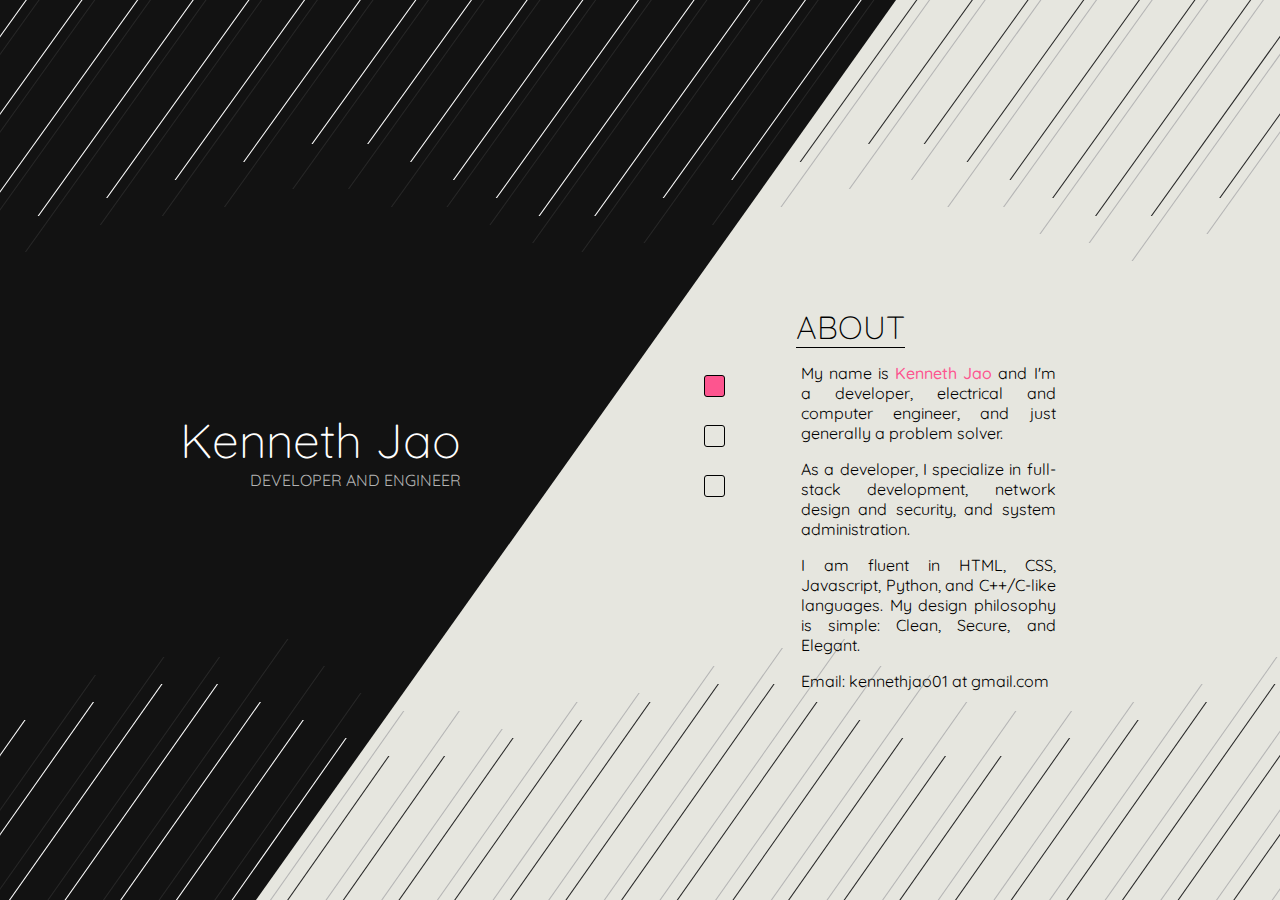
==== commit 072e4a67: "Info typo fix" ====
--- a/index.html
+++ b/index.html
@@ -5,8 +5,7 @@
     <title>Kenneth Jao</title>
     <link rel="icon" href="./favicon.ico?v=2">
     <link rel="stylesheet" href="./index.css">
-    <link rel="stylesheet" href="./output.css">
-    <link rel="stylesheet" href="./outputmob.css">
+    <link rel="stylesheet" href="./bg.css">
     <link href="https://fonts.googleapis.com/css2?family=Quicksand:wght@300;400;500&display=swap" rel="stylesheet">
     <meta name="viewport" content="width=device-width, initial-scale=1, user-scalable=no">
 </head>
@@ -48,7 +47,7 @@
 		    		As a developer, I specialize in full-stack development, network design and security, and system administration.
 		    	</p>
 		    	<p>
-		    		I am fluent in HTML, CSS, Javascript, and Python, and C++. My design philosophy is simple: Clean, Secure, and Elegant.
+		    		I am fluent in HTML, CSS, Javascript, Python, and C++/C-like languages. My design philosophy is simple: Clean, Secure, and Elegant.
 		    	</p>
 		    	<p>
 		    		Email: kennethjao01 at gmail.com
--- a/index.css
+++ b/index.css
@@ -5,6 +5,8 @@
 	color: white;
 	z-index: -1;
 }
+
+body { background-color: #e6e6df; }
 
 ::selection {
 	background: #fd558f;
@@ -67,7 +69,6 @@
 	font-size: 300%;
 	font-weight: 300;
 	margin: 0;
-
 }
 
 #name h5 {
@@ -87,6 +88,7 @@
 	color: black;
 	z-index: 1;
 
+
 	display: grid;
 	grid-template-columns: 1fr 29fr;
 	grid-template-rows: repeat(9, 1fr);
@@ -107,6 +109,7 @@
 .tab:checked:nth-of-type(3) ~ .content:nth-of-type(3) {
 	opacity: 1;
 	position: relative;
+	pointer-events: all;
 	-webkit-transition: 0.3s opacity ease-in, 0.3s -webkit-transform ease;
   	transition: 0.3s opacity ease-in, 0.3s -webkit-transform ease;
 	transition: 0.3s opacity ease-in, 0.3s transform ease;
@@ -178,24 +181,6 @@
 
 @media only screen and (max-width: 600px) {
 
-	#bgWrap div {
-		display: none;
-	}
-
-	#bgWrap div:nth-child(101) {
-		clip-path: polygon(0 40%, 100% 30%, 100% 100%, 0 100%);
-		background-color: #e6e6df;
-		z-index: -1;
-		display: block;
-	}
-
-	#mainWrap {
-		width: 100%; height: 100%;
-		display: grid;
-		grid-template-columns: 1fr;
-		grid-template-rows: 1fr 2fr;
-	}
-
 	#bgWrap {
 		width: 100%; height: 100%;
 		position: absolute;
@@ -204,18 +189,34 @@
 		z-index: -1;
 	}
 
-	#name {
-		grid-row: 1;
-		grid-column: 1;
-	}
+	#bgWrap div { display: none; }
+
+	#bgWrap div:nth-child(101) {
+		display: block;
+		clip-path: polygon(0 25%, 50% 30%, 100% 25%, 100% 150%, 0 150%);
+		background-color: #e6e6df;
+		z-index: -1;
+	}
+
+	#mainWrap {
+		width: 100%; height: 100%;
+		display: block;
+	}
+
+	#name { margin: 10%; }
+	#name h1 { text-align: center; }
+	#name h5 { text-align: center; }
 
 	#tabs {
 		height: 80%; width: 80%;
-		grid-row: 2;
-		grid-column: 1;
+		position: relative;
+		top: 10%;
 	}
 
 	.content {
-		grid-row: 1 / 10;
-	}
+		padding: 0;
+		pointer-events: none;
+	}
+
+
 }--- a/bg.css
+++ b/bg.css
@@ -0,0 +1,1100 @@
+@keyframes s1 {
+	0% { clip-path: polygon(2.0% 0, 2.1% 0, -8.0% 20%, -8.1% 20%); }
+	100% { clip-path: polygon(2.0% 0, 2.1% 0, -8.5% 21%, -8.6% 21%); }
+}
+
+@keyframes s2 {
+	0% { clip-path: polygon(6.35% 0, 6.45% 0, -4.65% 22%, -4.75% 22%); }
+	100% { clip-path: polygon(6.35% 0, 6.45% 0, -5.15% 23%, -5.25% 23%); }
+}
+
+@keyframes s3 {
+	0% { clip-path: polygon(10.7% 0, 10.8% 0, -1.3% 24%, -1.4% 24%); }
+	100% { clip-path: polygon(10.7% 0, 10.8% 0, -1.8% 25%, -1.9% 25%); }
+}
+
+@keyframes s4 {
+	0% { clip-path: polygon(15.04% 0, 15.14% 0, 3.04% 24%, 2.94% 24%); }
+	100% { clip-path: polygon(15.04% 0, 15.14% 0, 2.54% 25%, 2.44% 25%); }
+}
+
+@keyframes s5 {
+	0% { clip-path: polygon(19.39% 0, 19.49% 0, 8.39% 22%, 8.29% 22%); }
+	100% { clip-path: polygon(19.39% 0, 19.49% 0, 7.89% 23%, 7.79% 23%); }
+}
+
+@keyframes s6 {
+	0% { clip-path: polygon(23.74% 0, 23.84% 0, 13.74% 20%, 13.64% 20%); }
+	100% { clip-path: polygon(23.74% 0, 23.84% 0, 13.24% 21%, 13.14% 21%); }
+}
+
+@keyframes s7 {
+	0% { clip-path: polygon(28.09% 0, 28.19% 0, 19.09% 18%, 18.99% 18%); }
+	100% { clip-path: polygon(28.09% 0, 28.19% 0, 18.59% 19%, 18.49% 19%); }
+}
+
+@keyframes s8 {
+	0% { clip-path: polygon(32.43% 0, 32.53% 0, 24.43% 16%, 24.33% 16%); }
+	100% { clip-path: polygon(32.43% 0, 32.53% 0, 23.93% 17%, 23.83% 17%); }
+}
+
+@keyframes s9 {
+	0% { clip-path: polygon(36.78% 0, 36.88% 0, 28.78% 16%, 28.68% 16%); }
+	100% { clip-path: polygon(36.78% 0, 36.88% 0, 28.28% 17%, 28.18% 17%); }
+}
+
+@keyframes s10 {
+	0% { clip-path: polygon(41.13% 0, 41.23% 0, 32.13% 18%, 32.03% 18%); }
+	100% { clip-path: polygon(41.13% 0, 41.23% 0, 31.63% 19%, 31.53% 19%); }
+}
+
+@keyframes s11 {
+	0% { clip-path: polygon(45.48% 0, 45.58% 0, 35.48% 20%, 35.38% 20%); }
+	100% { clip-path: polygon(45.48% 0, 45.58% 0, 34.98% 21%, 34.88% 21%); }
+}
+
+@keyframes s12 {
+	0% { clip-path: polygon(49.83% 0, 49.93% 0, 38.83% 22%, 38.73% 22%); }
+	100% { clip-path: polygon(49.83% 0, 49.93% 0, 38.33% 23%, 38.23% 23%); }
+}
+
+@keyframes s13 {
+	0% { clip-path: polygon(54.17% 0, 54.27% 0, 42.17% 24%, 42.07% 24%); }
+	100% { clip-path: polygon(54.17% 0, 54.27% 0, 41.67% 25%, 41.57% 25%); }
+}
+
+@keyframes s14 {
+	0% { clip-path: polygon(58.52% 0, 58.62% 0, 46.52% 24%, 46.42% 24%); }
+	100% { clip-path: polygon(58.52% 0, 58.62% 0, 46.02% 25%, 45.92% 25%); }
+}
+
+@keyframes s15 {
+	0% { clip-path: polygon(62.87% 0, 62.97% 0, 51.87% 22%, 51.77% 22%); }
+	100% { clip-path: polygon(62.87% 0, 62.97% 0, 51.37% 23%, 51.27% 23%); }
+}
+
+@keyframes s16 {
+	0% { clip-path: polygon(67.22% 0, 67.32% 0, 57.22% 20%, 57.12% 20%); }
+	100% { clip-path: polygon(67.22% 0, 67.32% 0, 56.72% 21%, 56.62% 21%); }
+}
+
+@keyframes s17 {
+	0% { clip-path: polygon(71.57% 0, 71.67% 0, 62.57% 18%, 62.47% 18%); }
+	100% { clip-path: polygon(71.57% 0, 71.67% 0, 62.07% 19%, 61.97% 19%); }
+}
+
+@keyframes s18 {
+	0% { clip-path: polygon(75.91% 0, 76.01% 0, 67.91% 16%, 67.81% 16%); }
+	100% { clip-path: polygon(75.91% 0, 76.01% 0, 67.41% 17%, 67.31% 17%); }
+}
+
+@keyframes s19 {
+	0% { clip-path: polygon(80.26% 0, 80.36% 0, 72.26% 16%, 72.16% 16%); }
+	100% { clip-path: polygon(80.26% 0, 80.36% 0, 71.76% 17%, 71.66% 17%); }
+}
+
+@keyframes s20 {
+	0% { clip-path: polygon(84.61% 0, 84.71% 0, 75.61% 18%, 75.51% 18%); }
+	100% { clip-path: polygon(84.61% 0, 84.71% 0, 75.11% 19%, 75.01% 19%); }
+}
+
+@keyframes s21 {
+	0% { clip-path: polygon(88.96% 0, 89.06% 0, 78.96% 20%, 78.86% 20%); }
+	100% { clip-path: polygon(88.96% 0, 89.06% 0, 78.46% 21%, 78.36% 21%); }
+}
+
+@keyframes s22 {
+	0% { clip-path: polygon(93.3% 0, 93.4% 0, 82.3% 22%, 82.2% 22%); }
+	100% { clip-path: polygon(93.3% 0, 93.4% 0, 81.8% 23%, 81.7% 23%); }
+}
+
+@keyframes s23 {
+	0% { clip-path: polygon(97.65% 0, 97.75% 0, 85.65% 24%, 85.55% 24%); }
+	100% { clip-path: polygon(97.65% 0, 97.75% 0, 85.15% 25%, 85.05% 25%); }
+}
+
+@keyframes s24 {
+	0% { clip-path: polygon(102.0% 0, 102.1% 0, 90.0% 24%, 89.9% 24%); }
+	100% { clip-path: polygon(102.0% 0, 102.1% 0, 89.5% 25%, 89.4% 25%); }
+}
+
+@keyframes s25 {
+	0% { clip-path: polygon(106.35% 0, 106.45% 0, 95.35% 22%, 95.25% 22%); }
+	100% { clip-path: polygon(106.35% 0, 106.45% 0, 94.85% 23%, 94.75% 23%); }
+}
+
+@keyframes s26 {
+	0% { clip-path: polygon(-8.0% 100%, -7.9% 100%, 2.0% 80%, 1.9% 80%); }
+	100% { clip-path: polygon(-8.0% 100%, -7.9% 100%, 2.5% 79%, 2.4% 79%); }
+}
+
+@keyframes s27 {
+	0% { clip-path: polygon(-3.65% 100%, -3.55% 100%, 7.35% 78%, 7.25% 78%); }
+	100% { clip-path: polygon(-3.65% 100%, -3.55% 100%, 7.85% 77%, 7.75% 77%); }
+}
+
+@keyframes s28 {
+	0% { clip-path: polygon(0.7% 100%, 0.8% 100%, 12.7% 76%, 12.6% 76%); }
+	100% { clip-path: polygon(0.7% 100%, 0.8% 100%, 13.2% 75%, 13.1% 75%); }
+}
+
+@keyframes s29 {
+	0% { clip-path: polygon(5.04% 100%, 5.14% 100%, 17.04% 76%, 16.94% 76%); }
+	100% { clip-path: polygon(5.04% 100%, 5.14% 100%, 17.54% 75%, 17.44% 75%); }
+}
+
+@keyframes s30 {
+	0% { clip-path: polygon(9.39% 100%, 9.49% 100%, 20.39% 78%, 20.29% 78%); }
+	100% { clip-path: polygon(9.39% 100%, 9.49% 100%, 20.89% 77%, 20.79% 77%); }
+}
+
+@keyframes s31 {
+	0% { clip-path: polygon(13.74% 100%, 13.84% 100%, 23.74% 80%, 23.64% 80%); }
+	100% { clip-path: polygon(13.74% 100%, 13.84% 100%, 24.24% 79%, 24.14% 79%); }
+}
+
+@keyframes s32 {
+	0% { clip-path: polygon(18.09% 100%, 18.19% 100%, 27.09% 82%, 26.99% 82%); }
+	100% { clip-path: polygon(18.09% 100%, 18.19% 100%, 27.59% 81%, 27.49% 81%); }
+}
+
+@keyframes s33 {
+	0% { clip-path: polygon(22.43% 100%, 22.53% 100%, 30.43% 84%, 30.33% 84%); }
+	100% { clip-path: polygon(22.43% 100%, 22.53% 100%, 30.93% 83%, 30.83% 83%); }
+}
+
+@keyframes s34 {
+	0% { clip-path: polygon(26.78% 100%, 26.88% 100%, 34.78% 84%, 34.68% 84%); }
+	100% { clip-path: polygon(26.78% 100%, 26.88% 100%, 35.28% 83%, 35.18% 83%); }
+}
+
+@keyframes s35 {
+	0% { clip-path: polygon(31.13% 100%, 31.23% 100%, 40.13% 82%, 40.03% 82%); }
+	100% { clip-path: polygon(31.13% 100%, 31.23% 100%, 40.63% 81%, 40.53% 81%); }
+}
+
+@keyframes s36 {
+	0% { clip-path: polygon(35.48% 100%, 35.58% 100%, 45.48% 80%, 45.38% 80%); }
+	100% { clip-path: polygon(35.48% 100%, 35.58% 100%, 45.98% 79%, 45.88% 79%); }
+}
+
+@keyframes s37 {
+	0% { clip-path: polygon(39.83% 100%, 39.93% 100%, 50.83% 78%, 50.73% 78%); }
+	100% { clip-path: polygon(39.83% 100%, 39.93% 100%, 51.33% 77%, 51.23% 77%); }
+}
+
+@keyframes s38 {
+	0% { clip-path: polygon(44.17% 100%, 44.27% 100%, 56.17% 76%, 56.07% 76%); }
+	100% { clip-path: polygon(44.17% 100%, 44.27% 100%, 56.67% 75%, 56.57% 75%); }
+}
+
+@keyframes s39 {
+	0% { clip-path: polygon(48.52% 100%, 48.62% 100%, 60.52% 76%, 60.42% 76%); }
+	100% { clip-path: polygon(48.52% 100%, 48.62% 100%, 61.02% 75%, 60.92% 75%); }
+}
+
+@keyframes s40 {
+	0% { clip-path: polygon(52.87% 100%, 52.97% 100%, 63.87% 78%, 63.77% 78%); }
+	100% { clip-path: polygon(52.87% 100%, 52.97% 100%, 64.37% 77%, 64.27% 77%); }
+}
+
+@keyframes s41 {
+	0% { clip-path: polygon(57.22% 100%, 57.32% 100%, 67.22% 80%, 67.12% 80%); }
+	100% { clip-path: polygon(57.22% 100%, 57.32% 100%, 67.72% 79%, 67.62% 79%); }
+}
+
+@keyframes s42 {
+	0% { clip-path: polygon(61.57% 100%, 61.67% 100%, 70.57% 82%, 70.47% 82%); }
+	100% { clip-path: polygon(61.57% 100%, 61.67% 100%, 71.07% 81%, 70.97% 81%); }
+}
+
+@keyframes s43 {
+	0% { clip-path: polygon(65.91% 100%, 66.01% 100%, 73.91% 84%, 73.81% 84%); }
+	100% { clip-path: polygon(65.91% 100%, 66.01% 100%, 74.41% 83%, 74.31% 83%); }
+}
+
+@keyframes s44 {
+	0% { clip-path: polygon(70.26% 100%, 70.36% 100%, 78.26% 84%, 78.16% 84%); }
+	100% { clip-path: polygon(70.26% 100%, 70.36% 100%, 78.76% 83%, 78.66% 83%); }
+}
+
+@keyframes s45 {
+	0% { clip-path: polygon(74.61% 100%, 74.71% 100%, 83.61% 82%, 83.51% 82%); }
+	100% { clip-path: polygon(74.61% 100%, 74.71% 100%, 84.11% 81%, 84.01% 81%); }
+}
+
+@keyframes s46 {
+	0% { clip-path: polygon(78.96% 100%, 79.06% 100%, 88.96% 80%, 88.86% 80%); }
+	100% { clip-path: polygon(78.96% 100%, 79.06% 100%, 89.46% 79%, 89.36% 79%); }
+}
+
+@keyframes s47 {
+	0% { clip-path: polygon(83.3% 100%, 83.4% 100%, 94.3% 78%, 94.2% 78%); }
+	100% { clip-path: polygon(83.3% 100%, 83.4% 100%, 94.8% 77%, 94.7% 77%); }
+}
+
+@keyframes s48 {
+	0% { clip-path: polygon(87.65% 100%, 87.75% 100%, 99.65% 76%, 99.55% 76%); }
+	100% { clip-path: polygon(87.65% 100%, 87.75% 100%, 100.15% 75%, 100.05% 75%); }
+}
+
+@keyframes s49 {
+	0% { clip-path: polygon(92.0% 100%, 92.1% 100%, 104.0% 76%, 103.9% 76%); }
+	100% { clip-path: polygon(92.0% 100%, 92.1% 100%, 104.5% 75%, 104.4% 75%); }
+}
+
+@keyframes s50 {
+	0% { clip-path: polygon(96.35% 100%, 96.45% 100%, 107.35% 78%, 107.25% 78%); }
+	100% { clip-path: polygon(96.35% 100%, 96.45% 100%, 107.85% 77%, 107.75% 77%); }
+}
+
+@keyframes s51 {
+	0% { clip-path: polygon(3.0% 0, 3.1% 0, -9.5% 25%, -9.6% 25%); }
+	100% { clip-path: polygon(3.0% 0, 3.1% 0, -10.0% 26%, -10.1% 26%); }
+}
+
+@keyframes s52 {
+	0% { clip-path: polygon(7.35% 0, 7.45% 0, -5.65% 26%, -5.75% 26%); }
+	100% { clip-path: polygon(7.35% 0, 7.45% 0, -6.15% 27%, -6.25% 27%); }
+}
+
+@keyframes s53 {
+	0% { clip-path: polygon(11.7% 0, 11.8% 0, -1.8% 27%, -1.9% 27%); }
+	100% { clip-path: polygon(11.7% 0, 11.8% 0, -2.3% 28%, -2.4% 28%); }
+}
+
+@keyframes s54 {
+	0% { clip-path: polygon(16.04% 0, 16.14% 0, 2.04% 28%, 1.94% 28%); }
+	100% { clip-path: polygon(16.04% 0, 16.14% 0, 1.54% 29%, 1.44% 29%); }
+}
+
+@keyframes s55 {
+	0% { clip-path: polygon(20.39% 0, 20.49% 0, 7.89% 25%, 7.79% 25%); }
+	100% { clip-path: polygon(20.39% 0, 20.49% 0, 7.39% 26%, 7.29% 26%); }
+}
+
+@keyframes s56 {
+	0% { clip-path: polygon(24.74% 0, 24.84% 0, 12.74% 24%, 12.64% 24%); }
+	100% { clip-path: polygon(24.74% 0, 24.84% 0, 12.24% 25%, 12.14% 25%); }
+}
+
+@keyframes s57 {
+	0% { clip-path: polygon(29.09% 0, 29.19% 0, 17.59% 23%, 17.49% 23%); }
+	100% { clip-path: polygon(29.09% 0, 29.19% 0, 17.09% 24%, 16.99% 24%); }
+}
+
+@keyframes s58 {
+	0% { clip-path: polygon(33.43% 0, 33.53% 0, 22.93% 21%, 22.83% 21%); }
+	100% { clip-path: polygon(33.43% 0, 33.53% 0, 22.43% 22%, 22.33% 22%); }
+}
+
+@keyframes s59 {
+	0% { clip-path: polygon(37.78% 0, 37.88% 0, 27.28% 21%, 27.18% 21%); }
+	100% { clip-path: polygon(37.78% 0, 37.88% 0, 26.78% 22%, 26.68% 22%); }
+}
+
+@keyframes s60 {
+	0% { clip-path: polygon(42.13% 0, 42.23% 0, 30.63% 23%, 30.53% 23%); }
+	100% { clip-path: polygon(42.13% 0, 42.23% 0, 30.13% 24%, 30.03% 24%); }
+}
+
+@keyframes s61 {
+	0% { clip-path: polygon(46.48% 0, 46.58% 0, 34.98% 23%, 34.88% 23%); }
+	100% { clip-path: polygon(46.48% 0, 46.58% 0, 34.48% 24%, 34.38% 24%); }
+}
+
+@keyframes s62 {
+	0% { clip-path: polygon(50.83% 0, 50.93% 0, 38.33% 25%, 38.23% 25%); }
+	100% { clip-path: polygon(50.83% 0, 50.93% 0, 37.83% 26%, 37.73% 26%); }
+}
+
+@keyframes s63 {
+	0% { clip-path: polygon(55.17% 0, 55.27% 0, 41.67% 27%, 41.57% 27%); }
+	100% { clip-path: polygon(55.17% 0, 55.27% 0, 41.17% 28%, 41.07% 28%); }
+}
+
+@keyframes s64 {
+	0% { clip-path: polygon(59.52% 0, 59.62% 0, 45.52% 28%, 45.42% 28%); }
+	100% { clip-path: polygon(59.52% 0, 59.62% 0, 45.02% 29%, 44.92% 29%); }
+}
+
+@keyframes s65 {
+	0% { clip-path: polygon(63.87% 0, 63.97% 0, 50.37% 27%, 50.27% 27%); }
+	100% { clip-path: polygon(63.87% 0, 63.97% 0, 49.87% 28%, 49.77% 28%); }
+}
+
+@keyframes s66 {
+	0% { clip-path: polygon(68.22% 0, 68.32% 0, 55.72% 25%, 55.62% 25%); }
+	100% { clip-path: polygon(68.22% 0, 68.32% 0, 55.22% 26%, 55.12% 26%); }
+}
+
+@keyframes s67 {
+	0% { clip-path: polygon(72.57% 0, 72.67% 0, 61.07% 23%, 60.97% 23%); }
+	100% { clip-path: polygon(72.57% 0, 72.67% 0, 60.57% 24%, 60.47% 24%); }
+}
+
+@keyframes s68 {
+	0% { clip-path: polygon(76.91% 0, 77.01% 0, 66.41% 21%, 66.31% 21%); }
+	100% { clip-path: polygon(76.91% 0, 77.01% 0, 65.91% 22%, 65.81% 22%); }
+}
+
+@keyframes s69 {
+	0% { clip-path: polygon(81.26% 0, 81.36% 0, 71.26% 20%, 71.16% 20%); }
+	100% { clip-path: polygon(81.26% 0, 81.36% 0, 70.76% 21%, 70.66% 21%); }
+}
+
+@keyframes s70 {
+	0% { clip-path: polygon(85.61% 0, 85.71% 0, 74.11% 23%, 74.01% 23%); }
+	100% { clip-path: polygon(85.61% 0, 85.71% 0, 73.61% 24%, 73.51% 24%); }
+}
+
+@keyframes s71 {
+	0% { clip-path: polygon(89.96% 0, 90.06% 0, 78.46% 23%, 78.36% 23%); }
+	100% { clip-path: polygon(89.96% 0, 90.06% 0, 77.96% 24%, 77.86% 24%); }
+}
+
+@keyframes s72 {
+	0% { clip-path: polygon(94.3% 0, 94.4% 0, 81.3% 26%, 81.2% 26%); }
+	100% { clip-path: polygon(94.3% 0, 94.4% 0, 80.8% 27%, 80.7% 27%); }
+}
+
+@keyframes s73 {
+	0% { clip-path: polygon(98.65% 0, 98.75% 0, 85.15% 27%, 85.05% 27%); }
+	100% { clip-path: polygon(98.65% 0, 98.75% 0, 84.65% 28%, 84.55% 28%); }
+}
+
+@keyframes s74 {
+	0% { clip-path: polygon(103.0% 0, 103.1% 0, 88.5% 29%, 88.4% 29%); }
+	100% { clip-path: polygon(103.0% 0, 103.1% 0, 88.0% 30%, 87.9% 30%); }
+}
+
+@keyframes s75 {
+	0% { clip-path: polygon(107.35% 0, 107.45% 0, 94.35% 26%, 94.25% 26%); }
+	100% { clip-path: polygon(107.35% 0, 107.45% 0, 93.85% 27%, 93.75% 27%); }
+}
+
+@keyframes s76 {
+	0% { clip-path: polygon(-5.0% 100%, -4.9% 100%, 7.5% 75%, 7.4% 75%); }
+	100% { clip-path: polygon(-5.0% 100%, -4.9% 100%, 8.0% 74%, 7.9% 74%); }
+}
+
+@keyframes s77 {
+	0% { clip-path: polygon(-0.65% 100%, -0.55% 100%, 12.85% 73%, 12.75% 73%); }
+	100% { clip-path: polygon(-0.65% 100%, -0.55% 100%, 13.35% 72%, 13.25% 72%); }
+}
+
+@keyframes s78 {
+	0% { clip-path: polygon(3.7% 100%, 3.8% 100%, 17.2% 73%, 17.1% 73%); }
+	100% { clip-path: polygon(3.7% 100%, 3.8% 100%, 17.7% 72%, 17.6% 72%); }
+}
+
+@keyframes s79 {
+	0% { clip-path: polygon(8.04% 100%, 8.14% 100%, 22.54% 71%, 22.44% 71%); }
+	100% { clip-path: polygon(8.04% 100%, 8.14% 100%, 23.04% 70%, 22.94% 70%); }
+}
+
+@keyframes s80 {
+	0% { clip-path: polygon(12.39% 100%, 12.49% 100%, 25.39% 74%, 25.29% 74%); }
+	100% { clip-path: polygon(12.39% 100%, 12.49% 100%, 25.89% 73%, 25.79% 73%); }
+}
+
+@keyframes s81 {
+	0% { clip-path: polygon(16.74% 100%, 16.84% 100%, 28.24% 77%, 28.14% 77%); }
+	100% { clip-path: polygon(16.74% 100%, 16.84% 100%, 28.74% 76%, 28.64% 76%); }
+}
+
+@keyframes s82 {
+	0% { clip-path: polygon(21.09% 100%, 21.19% 100%, 31.59% 79%, 31.49% 79%); }
+	100% { clip-path: polygon(21.09% 100%, 21.19% 100%, 32.09% 78%, 31.99% 78%); }
+}
+
+@keyframes s83 {
+	0% { clip-path: polygon(25.43% 100%, 25.53% 100%, 35.93% 79%, 35.83% 79%); }
+	100% { clip-path: polygon(25.43% 100%, 25.53% 100%, 36.43% 78%, 36.33% 78%); }
+}
+
+@keyframes s84 {
+	0% { clip-path: polygon(29.78% 100%, 29.88% 100%, 39.28% 81%, 39.18% 81%); }
+	100% { clip-path: polygon(29.78% 100%, 29.88% 100%, 39.78% 80%, 39.68% 80%); }
+}
+
+@keyframes s85 {
+	0% { clip-path: polygon(34.13% 100%, 34.23% 100%, 45.13% 78%, 45.03% 78%); }
+	100% { clip-path: polygon(34.13% 100%, 34.23% 100%, 45.63% 77%, 45.53% 77%); }
+}
+
+@keyframes s86 {
+	0% { clip-path: polygon(38.48% 100%, 38.58% 100%, 49.98% 77%, 49.88% 77%); }
+	100% { clip-path: polygon(38.48% 100%, 38.58% 100%, 50.48% 76%, 50.38% 76%); }
+}
+
+@keyframes s87 {
+	0% { clip-path: polygon(42.83% 100%, 42.93% 100%, 55.83% 74%, 55.73% 74%); }
+	100% { clip-path: polygon(42.83% 100%, 42.93% 100%, 56.33% 73%, 56.23% 73%); }
+}
+
+@keyframes s88 {
+	0% { clip-path: polygon(47.17% 100%, 47.27% 100%, 61.17% 72%, 61.07% 72%); }
+	100% { clip-path: polygon(47.17% 100%, 47.27% 100%, 61.67% 71%, 61.57% 71%); }
+}
+
+@keyframes s89 {
+	0% { clip-path: polygon(51.52% 100%, 51.62% 100%, 66.02% 71%, 65.92% 71%); }
+	100% { clip-path: polygon(51.52% 100%, 51.62% 100%, 66.52% 70%, 66.42% 70%); }
+}
+
+@keyframes s90 {
+	0% { clip-path: polygon(55.87% 100%, 55.97% 100%, 68.87% 74%, 68.77% 74%); }
+	100% { clip-path: polygon(55.87% 100%, 55.97% 100%, 69.37% 73%, 69.27% 73%); }
+}
+
+@keyframes s91 {
+	0% { clip-path: polygon(60.22% 100%, 60.32% 100%, 72.72% 75%, 72.62% 75%); }
+	100% { clip-path: polygon(60.22% 100%, 60.32% 100%, 73.22% 74%, 73.12% 74%); }
+}
+
+@keyframes s92 {
+	0% { clip-path: polygon(64.57% 100%, 64.67% 100%, 75.57% 78%, 75.47% 78%); }
+	100% { clip-path: polygon(64.57% 100%, 64.67% 100%, 76.07% 77%, 75.97% 77%); }
+}
+
+@keyframes s93 {
+	0% { clip-path: polygon(68.91% 100%, 69.01% 100%, 79.41% 79%, 79.31% 79%); }
+	100% { clip-path: polygon(68.91% 100%, 69.01% 100%, 79.91% 78%, 79.81% 78%); }
+}
+
+@keyframes s94 {
+	0% { clip-path: polygon(73.26% 100%, 73.36% 100%, 83.76% 79%, 83.66% 79%); }
+	100% { clip-path: polygon(73.26% 100%, 73.36% 100%, 84.26% 78%, 84.16% 78%); }
+}
+
+@keyframes s95 {
+	0% { clip-path: polygon(77.61% 100%, 77.71% 100%, 88.61% 78%, 88.51% 78%); }
+	100% { clip-path: polygon(77.61% 100%, 77.71% 100%, 89.11% 77%, 89.01% 77%); }
+}
+
+@keyframes s96 {
+	0% { clip-path: polygon(81.96% 100%, 82.06% 100%, 93.96% 76%, 93.86% 76%); }
+	100% { clip-path: polygon(81.96% 100%, 82.06% 100%, 94.46% 75%, 94.36% 75%); }
+}
+
+@keyframes s97 {
+	0% { clip-path: polygon(86.3% 100%, 86.4% 100%, 99.8% 73%, 99.7% 73%); }
+	100% { clip-path: polygon(86.3% 100%, 86.4% 100%, 100.3% 72%, 100.2% 72%); }
+}
+
+@keyframes s98 {
+	0% { clip-path: polygon(90.65% 100%, 90.75% 100%, 104.65% 72%, 104.55% 72%); }
+	100% { clip-path: polygon(90.65% 100%, 90.75% 100%, 105.15% 71%, 105.05% 71%); }
+}
+
+@keyframes s99 {
+	0% { clip-path: polygon(95.0% 100%, 95.1% 100%, 108.5% 73%, 108.4% 73%); }
+	100% { clip-path: polygon(95.0% 100%, 95.1% 100%, 109.0% 72%, 108.9% 72%); }
+}
+
+@keyframes s100 {
+	0% { clip-path: polygon(99.35% 100%, 99.45% 100%, 112.35% 74%, 112.25% 74%); }
+	100% { clip-path: polygon(99.35% 100%, 99.45% 100%, 112.85% 73%, 112.75% 73%); }
+}
+
+#bgWrap div:nth-child(1) {
+	animation: s1 ease-in-out 3s infinite alternate;
+	
+	clip-path: polygon(2.0% 0, 2.1% 0, -8.0% 20%, -8.1% 20%);
+}
+
+#bgWrap div:nth-child(2) {
+	animation: s2 ease-in-out 3s infinite alternate;
+	
+	clip-path: polygon(6.35% 0, 6.45% 0, -4.65% 22%, -4.75% 22%);
+}
+
+#bgWrap div:nth-child(3) {
+	animation: s3 ease-in-out 3s infinite alternate;
+	
+	clip-path: polygon(10.7% 0, 10.8% 0, -1.3% 24%, -1.4% 24%);
+}
+
+#bgWrap div:nth-child(4) {
+	animation: s4 ease-in-out 3s infinite alternate;
+	
+	clip-path: polygon(15.04% 0, 15.14% 0, 3.04% 24%, 2.94% 24%);
+}
+
+#bgWrap div:nth-child(5) {
+	animation: s5 ease-in-out 3s infinite alternate;
+	
+	clip-path: polygon(19.39% 0, 19.49% 0, 8.39% 22%, 8.29% 22%);
+}
+
+#bgWrap div:nth-child(6) {
+	animation: s6 ease-in-out 3s infinite alternate;
+	
+	clip-path: polygon(23.74% 0, 23.84% 0, 13.74% 20%, 13.64% 20%);
+}
+
+#bgWrap div:nth-child(7) {
+	animation: s7 ease-in-out 3s infinite alternate;
+	
+	clip-path: polygon(28.09% 0, 28.19% 0, 19.09% 18%, 18.99% 18%);
+}
+
+#bgWrap div:nth-child(8) {
+	animation: s8 ease-in-out 3s infinite alternate;
+	
+	clip-path: polygon(32.43% 0, 32.53% 0, 24.43% 16%, 24.33% 16%);
+}
+
+#bgWrap div:nth-child(9) {
+	animation: s9 ease-in-out 3s infinite alternate;
+	
+	clip-path: polygon(36.78% 0, 36.88% 0, 28.78% 16%, 28.68% 16%);
+}
+
+#bgWrap div:nth-child(10) {
+	animation: s10 ease-in-out 3s infinite alternate;
+	
+	clip-path: polygon(41.13% 0, 41.23% 0, 32.13% 18%, 32.03% 18%);
+}
+
+#bgWrap div:nth-child(11) {
+	animation: s11 ease-in-out 3s infinite alternate;
+	
+	clip-path: polygon(45.48% 0, 45.58% 0, 35.48% 20%, 35.38% 20%);
+}
+
+#bgWrap div:nth-child(12) {
+	animation: s12 ease-in-out 3s infinite alternate;
+	
+	clip-path: polygon(49.83% 0, 49.93% 0, 38.83% 22%, 38.73% 22%);
+}
+
+#bgWrap div:nth-child(13) {
+	animation: s13 ease-in-out 3s infinite alternate;
+	
+	clip-path: polygon(54.17% 0, 54.27% 0, 42.17% 24%, 42.07% 24%);
+}
+
+#bgWrap div:nth-child(14) {
+	animation: s14 ease-in-out 3s infinite alternate;
+	
+	clip-path: polygon(58.52% 0, 58.62% 0, 46.52% 24%, 46.42% 24%);
+}
+
+#bgWrap div:nth-child(15) {
+	animation: s15 ease-in-out 3s infinite alternate;
+	
+	clip-path: polygon(62.87% 0, 62.97% 0, 51.87% 22%, 51.77% 22%);
+}
+
+#bgWrap div:nth-child(16) {
+	animation: s16 ease-in-out 3s infinite alternate;
+	
+	clip-path: polygon(67.22% 0, 67.32% 0, 57.22% 20%, 57.12% 20%);
+}
+
+#bgWrap div:nth-child(17) {
+	animation: s17 ease-in-out 3s infinite alternate;
+	background-color: #272727;
+	clip-path: polygon(71.57% 0, 71.67% 0, 62.57% 18%, 62.47% 18%);
+}
+
+#bgWrap div:nth-child(18) {
+	animation: s18 ease-in-out 3s infinite alternate;
+	background-color: #272727;
+	clip-path: polygon(75.91% 0, 76.01% 0, 67.91% 16%, 67.81% 16%);
+}
+
+#bgWrap div:nth-child(19) {
+	animation: s19 ease-in-out 3s infinite alternate;
+	background-color: #272727;
+	clip-path: polygon(80.26% 0, 80.36% 0, 72.26% 16%, 72.16% 16%);
+}
+
+#bgWrap div:nth-child(20) {
+	animation: s20 ease-in-out 3s infinite alternate;
+	background-color: #272727;
+	clip-path: polygon(84.61% 0, 84.71% 0, 75.61% 18%, 75.51% 18%);
+}
+
+#bgWrap div:nth-child(21) {
+	animation: s21 ease-in-out 3s infinite alternate;
+	background-color: #272727;
+	clip-path: polygon(88.96% 0, 89.06% 0, 78.96% 20%, 78.86% 20%);
+}
+
+#bgWrap div:nth-child(22) {
+	animation: s22 ease-in-out 3s infinite alternate;
+	background-color: #272727;
+	clip-path: polygon(93.3% 0, 93.4% 0, 82.3% 22%, 82.2% 22%);
+}
+
+#bgWrap div:nth-child(23) {
+	animation: s23 ease-in-out 3s infinite alternate;
+	background-color: #272727;
+	clip-path: polygon(97.65% 0, 97.75% 0, 85.65% 24%, 85.55% 24%);
+}
+
+#bgWrap div:nth-child(24) {
+	animation: s24 ease-in-out 3s infinite alternate;
+	background-color: #272727;
+	clip-path: polygon(102.0% 0, 102.1% 0, 90.0% 24%, 89.9% 24%);
+}
+
+#bgWrap div:nth-child(25) {
+	animation: s25 ease-in-out 3s infinite alternate;
+	background-color: #272727;
+	clip-path: polygon(106.35% 0, 106.45% 0, 95.35% 22%, 95.25% 22%);
+}
+
+#bgWrap div:nth-child(26) {
+	animation: s26 ease-in-out 3s infinite alternate;
+	
+	clip-path: polygon(-8.0% 100%, -7.9% 100%, 2.0% 80%, 1.9% 80%);
+}
+
+#bgWrap div:nth-child(27) {
+	animation: s27 ease-in-out 3s infinite alternate;
+	
+	clip-path: polygon(-3.65% 100%, -3.55% 100%, 7.35% 78%, 7.25% 78%);
+}
+
+#bgWrap div:nth-child(28) {
+	animation: s28 ease-in-out 3s infinite alternate;
+	
+	clip-path: polygon(0.7% 100%, 0.8% 100%, 12.7% 76%, 12.6% 76%);
+}
+
+#bgWrap div:nth-child(29) {
+	animation: s29 ease-in-out 3s infinite alternate;
+	
+	clip-path: polygon(5.04% 100%, 5.14% 100%, 17.04% 76%, 16.94% 76%);
+}
+
+#bgWrap div:nth-child(30) {
+	animation: s30 ease-in-out 3s infinite alternate;
+	
+	clip-path: polygon(9.39% 100%, 9.49% 100%, 20.39% 78%, 20.29% 78%);
+}
+
+#bgWrap div:nth-child(31) {
+	animation: s31 ease-in-out 3s infinite alternate;
+	
+	clip-path: polygon(13.74% 100%, 13.84% 100%, 23.74% 80%, 23.64% 80%);
+}
+
+#bgWrap div:nth-child(32) {
+	animation: s32 ease-in-out 3s infinite alternate;
+	
+	clip-path: polygon(18.09% 100%, 18.19% 100%, 27.09% 82%, 26.99% 82%);
+}
+
+#bgWrap div:nth-child(33) {
+	animation: s33 ease-in-out 3s infinite alternate;
+	background-color: #272727;
+	clip-path: polygon(22.43% 100%, 22.53% 100%, 30.43% 84%, 30.33% 84%);
+}
+
+#bgWrap div:nth-child(34) {
+	animation: s34 ease-in-out 3s infinite alternate;
+	background-color: #272727;
+	clip-path: polygon(26.78% 100%, 26.88% 100%, 34.78% 84%, 34.68% 84%);
+}
+
+#bgWrap div:nth-child(35) {
+	animation: s35 ease-in-out 3s infinite alternate;
+	background-color: #272727;
+	clip-path: polygon(31.13% 100%, 31.23% 100%, 40.13% 82%, 40.03% 82%);
+}
+
+#bgWrap div:nth-child(36) {
+	animation: s36 ease-in-out 3s infinite alternate;
+	background-color: #272727;
+	clip-path: polygon(35.48% 100%, 35.58% 100%, 45.48% 80%, 45.38% 80%);
+}
+
+#bgWrap div:nth-child(37) {
+	animation: s37 ease-in-out 3s infinite alternate;
+	background-color: #272727;
+	clip-path: polygon(39.83% 100%, 39.93% 100%, 50.83% 78%, 50.73% 78%);
+}
+
+#bgWrap div:nth-child(38) {
+	animation: s38 ease-in-out 3s infinite alternate;
+	background-color: #272727;
+	clip-path: polygon(44.17% 100%, 44.27% 100%, 56.17% 76%, 56.07% 76%);
+}
+
+#bgWrap div:nth-child(39) {
+	animation: s39 ease-in-out 3s infinite alternate;
+	background-color: #272727;
+	clip-path: polygon(48.52% 100%, 48.62% 100%, 60.52% 76%, 60.42% 76%);
+}
+
+#bgWrap div:nth-child(40) {
+	animation: s40 ease-in-out 3s infinite alternate;
+	background-color: #272727;
+	clip-path: polygon(52.87% 100%, 52.97% 100%, 63.87% 78%, 63.77% 78%);
+}
+
+#bgWrap div:nth-child(41) {
+	animation: s41 ease-in-out 3s infinite alternate;
+	background-color: #272727;
+	clip-path: polygon(57.22% 100%, 57.32% 100%, 67.22% 80%, 67.12% 80%);
+}
+
+#bgWrap div:nth-child(42) {
+	animation: s42 ease-in-out 3s infinite alternate;
+	background-color: #272727;
+	clip-path: polygon(61.57% 100%, 61.67% 100%, 70.57% 82%, 70.47% 82%);
+}
+
+#bgWrap div:nth-child(43) {
+	animation: s43 ease-in-out 3s infinite alternate;
+	background-color: #272727;
+	clip-path: polygon(65.91% 100%, 66.01% 100%, 73.91% 84%, 73.81% 84%);
+}
+
+#bgWrap div:nth-child(44) {
+	animation: s44 ease-in-out 3s infinite alternate;
+	background-color: #272727;
+	clip-path: polygon(70.26% 100%, 70.36% 100%, 78.26% 84%, 78.16% 84%);
+}
+
+#bgWrap div:nth-child(45) {
+	animation: s45 ease-in-out 3s infinite alternate;
+	background-color: #272727;
+	clip-path: polygon(74.61% 100%, 74.71% 100%, 83.61% 82%, 83.51% 82%);
+}
+
+#bgWrap div:nth-child(46) {
+	animation: s46 ease-in-out 3s infinite alternate;
+	background-color: #272727;
+	clip-path: polygon(78.96% 100%, 79.06% 100%, 88.96% 80%, 88.86% 80%);
+}
+
+#bgWrap div:nth-child(47) {
+	animation: s47 ease-in-out 3s infinite alternate;
+	background-color: #272727;
+	clip-path: polygon(83.3% 100%, 83.4% 100%, 94.3% 78%, 94.2% 78%);
+}
+
+#bgWrap div:nth-child(48) {
+	animation: s48 ease-in-out 3s infinite alternate;
+	background-color: #272727;
+	clip-path: polygon(87.65% 100%, 87.75% 100%, 99.65% 76%, 99.55% 76%);
+}
+
+#bgWrap div:nth-child(49) {
+	animation: s49 ease-in-out 3s infinite alternate;
+	background-color: #272727;
+	clip-path: polygon(92.0% 100%, 92.1% 100%, 104.0% 76%, 103.9% 76%);
+}
+
+#bgWrap div:nth-child(50) {
+	animation: s50 ease-in-out 3s infinite alternate;
+	background-color: #272727;
+	clip-path: polygon(96.35% 100%, 96.45% 100%, 107.35% 78%, 107.25% 78%);
+}
+
+#bgWrap div:nth-child(51) {
+	animation: s51 ease-in-out 3s infinite alternate;
+	background-color: #272727;
+	clip-path: polygon(3.0% 0, 3.1% 0, -9.5% 25%, -9.6% 25%);
+}
+
+#bgWrap div:nth-child(52) {
+	animation: s52 ease-in-out 3s infinite alternate;
+	background-color: #272727;
+	clip-path: polygon(7.35% 0, 7.45% 0, -5.65% 26%, -5.75% 26%);
+}
+
+#bgWrap div:nth-child(53) {
+	animation: s53 ease-in-out 3s infinite alternate;
+	background-color: #272727;
+	clip-path: polygon(11.7% 0, 11.8% 0, -1.8% 27%, -1.9% 27%);
+}
+
+#bgWrap div:nth-child(54) {
+	animation: s54 ease-in-out 3s infinite alternate;
+	background-color: #272727;
+	clip-path: polygon(16.04% 0, 16.14% 0, 2.04% 28%, 1.94% 28%);
+}
+
+#bgWrap div:nth-child(55) {
+	animation: s55 ease-in-out 3s infinite alternate;
+	background-color: #272727;
+	clip-path: polygon(20.39% 0, 20.49% 0, 7.89% 25%, 7.79% 25%);
+}
+
+#bgWrap div:nth-child(56) {
+	animation: s56 ease-in-out 3s infinite alternate;
+	background-color: #272727;
+	clip-path: polygon(24.74% 0, 24.84% 0, 12.74% 24%, 12.64% 24%);
+}
+
+#bgWrap div:nth-child(57) {
+	animation: s57 ease-in-out 3s infinite alternate;
+	background-color: #272727;
+	clip-path: polygon(29.09% 0, 29.19% 0, 17.59% 23%, 17.49% 23%);
+}
+
+#bgWrap div:nth-child(58) {
+	animation: s58 ease-in-out 3s infinite alternate;
+	background-color: #272727;
+	clip-path: polygon(33.43% 0, 33.53% 0, 22.93% 21%, 22.83% 21%);
+}
+
+#bgWrap div:nth-child(59) {
+	animation: s59 ease-in-out 3s infinite alternate;
+	background-color: #272727;
+	clip-path: polygon(37.78% 0, 37.88% 0, 27.28% 21%, 27.18% 21%);
+}
+
+#bgWrap div:nth-child(60) {
+	animation: s60 ease-in-out 3s infinite alternate;
+	background-color: #272727;
+	clip-path: polygon(42.13% 0, 42.23% 0, 30.63% 23%, 30.53% 23%);
+}
+
+#bgWrap div:nth-child(61) {
+	animation: s61 ease-in-out 3s infinite alternate;
+	background-color: #272727;
+	clip-path: polygon(46.48% 0, 46.58% 0, 34.98% 23%, 34.88% 23%);
+}
+
+#bgWrap div:nth-child(62) {
+	animation: s62 ease-in-out 3s infinite alternate;
+	background-color: #272727;
+	clip-path: polygon(50.83% 0, 50.93% 0, 38.33% 25%, 38.23% 25%);
+}
+
+#bgWrap div:nth-child(63) {
+	animation: s63 ease-in-out 3s infinite alternate;
+	background-color: #272727;
+	clip-path: polygon(55.17% 0, 55.27% 0, 41.67% 27%, 41.57% 27%);
+}
+
+#bgWrap div:nth-child(64) {
+	animation: s64 ease-in-out 3s infinite alternate;
+	background-color: #272727;
+	clip-path: polygon(59.52% 0, 59.62% 0, 45.52% 28%, 45.42% 28%);
+}
+
+#bgWrap div:nth-child(65) {
+	animation: s65 ease-in-out 3s infinite alternate;
+	background-color: #272727;
+	clip-path: polygon(63.87% 0, 63.97% 0, 50.37% 27%, 50.27% 27%);
+}
+
+#bgWrap div:nth-child(66) {
+	animation: s66 ease-in-out 3s infinite alternate;
+	background-color: #272727;
+	clip-path: polygon(68.22% 0, 68.32% 0, 55.72% 25%, 55.62% 25%);
+}
+
+#bgWrap div:nth-child(67) {
+	animation: s67 ease-in-out 3s infinite alternate;
+	background-color: #272727;background-color: #b5b5b5;
+	clip-path: polygon(72.57% 0, 72.67% 0, 61.07% 23%, 60.97% 23%);
+}
+
+#bgWrap div:nth-child(68) {
+	animation: s68 ease-in-out 3s infinite alternate;
+	background-color: #b5b5b5;
+	clip-path: polygon(76.91% 0, 77.01% 0, 66.41% 21%, 66.31% 21%);
+}
+
+#bgWrap div:nth-child(69) {
+	animation: s69 ease-in-out 3s infinite alternate;
+	background-color: #b5b5b5;
+	clip-path: polygon(81.26% 0, 81.36% 0, 71.26% 20%, 71.16% 20%);
+}
+
+#bgWrap div:nth-child(70) {
+	animation: s70 ease-in-out 3s infinite alternate;
+	background-color: #b5b5b5;
+	clip-path: polygon(85.61% 0, 85.71% 0, 74.11% 23%, 74.01% 23%);
+}
+
+#bgWrap div:nth-child(71) {
+	animation: s71 ease-in-out 3s infinite alternate;
+	background-color: #b5b5b5;
+	clip-path: polygon(89.96% 0, 90.06% 0, 78.46% 23%, 78.36% 23%);
+}
+
+#bgWrap div:nth-child(72) {
+	animation: s72 ease-in-out 3s infinite alternate;
+	background-color: #b5b5b5;
+	clip-path: polygon(94.3% 0, 94.4% 0, 81.3% 26%, 81.2% 26%);
+}
+
+#bgWrap div:nth-child(73) {
+	animation: s73 ease-in-out 3s infinite alternate;
+	background-color: #b5b5b5;
+	clip-path: polygon(98.65% 0, 98.75% 0, 85.15% 27%, 85.05% 27%);
+}
+
+#bgWrap div:nth-child(74) {
+	animation: s74 ease-in-out 3s infinite alternate;
+	background-color: #b5b5b5;
+	clip-path: polygon(103.0% 0, 103.1% 0, 88.5% 29%, 88.4% 29%);
+}
+
+#bgWrap div:nth-child(75) {
+	animation: s75 ease-in-out 3s infinite alternate;
+	background-color: #b5b5b5;
+	clip-path: polygon(107.35% 0, 107.45% 0, 94.35% 26%, 94.25% 26%);
+}
+
+#bgWrap div:nth-child(76) {
+	animation: s76 ease-in-out 3s infinite alternate;
+	background-color: #272727;
+	clip-path: polygon(-5.0% 100%, -4.9% 100%, 7.5% 75%, 7.4% 75%);
+}
+
+#bgWrap div:nth-child(77) {
+	animation: s77 ease-in-out 3s infinite alternate;
+	background-color: #272727;
+	clip-path: polygon(-0.65% 100%, -0.55% 100%, 12.85% 73%, 12.75% 73%);
+}
+
+#bgWrap div:nth-child(78) {
+	animation: s78 ease-in-out 3s infinite alternate;
+	background-color: #272727;
+	clip-path: polygon(3.7% 100%, 3.8% 100%, 17.2% 73%, 17.1% 73%);
+}
+
+#bgWrap div:nth-child(79) {
+	animation: s79 ease-in-out 3s infinite alternate;
+	background-color: #272727;
+	clip-path: polygon(8.04% 100%, 8.14% 100%, 22.54% 71%, 22.44% 71%);
+}
+
+#bgWrap div:nth-child(80) {
+	animation: s80 ease-in-out 3s infinite alternate;
+	background-color: #272727;
+	clip-path: polygon(12.39% 100%, 12.49% 100%, 25.39% 74%, 25.29% 74%);
+}
+
+#bgWrap div:nth-child(81) {
+	animation: s81 ease-in-out 3s infinite alternate;
+	background-color: #272727;
+	clip-path: polygon(16.74% 100%, 16.84% 100%, 28.24% 77%, 28.14% 77%);
+}
+
+#bgWrap div:nth-child(82) {
+	animation: s82 ease-in-out 3s infinite alternate;
+	background-color: #b5b5b5;
+	clip-path: polygon(21.09% 100%, 21.19% 100%, 31.59% 79%, 31.49% 79%);
+}
+
+#bgWrap div:nth-child(83) {
+	animation: s83 ease-in-out 3s infinite alternate;
+	background-color: #b5b5b5;
+	clip-path: polygon(25.43% 100%, 25.53% 100%, 35.93% 79%, 35.83% 79%);
+}
+
+#bgWrap div:nth-child(84) {
+	animation: s84 ease-in-out 3s infinite alternate;
+	background-color: #b5b5b5;
+	clip-path: polygon(29.78% 100%, 29.88% 100%, 39.28% 81%, 39.18% 81%);
+}
+
+#bgWrap div:nth-child(85) {
+	animation: s85 ease-in-out 3s infinite alternate;
+	background-color: #b5b5b5;
+	clip-path: polygon(34.13% 100%, 34.23% 100%, 45.13% 78%, 45.03% 78%);
+}
+
+#bgWrap div:nth-child(86) {
+	animation: s86 ease-in-out 3s infinite alternate;
+	background-color: #b5b5b5;
+	clip-path: polygon(38.48% 100%, 38.58% 100%, 49.98% 77%, 49.88% 77%);
+}
+
+#bgWrap div:nth-child(87) {
+	animation: s87 ease-in-out 3s infinite alternate;
+	background-color: #b5b5b5;
+	clip-path: polygon(42.83% 100%, 42.93% 100%, 55.83% 74%, 55.73% 74%);
+}
+
+#bgWrap div:nth-child(88) {
+	animation: s88 ease-in-out 3s infinite alternate;
+	background-color: #b5b5b5;
+	clip-path: polygon(47.17% 100%, 47.27% 100%, 61.17% 72%, 61.07% 72%);
+}
+
+#bgWrap div:nth-child(89) {
+	animation: s89 ease-in-out 3s infinite alternate;
+	background-color: #b5b5b5;
+	clip-path: polygon(51.52% 100%, 51.62% 100%, 66.02% 71%, 65.92% 71%);
+}
+
+#bgWrap div:nth-child(90) {
+	animation: s90 ease-in-out 3s infinite alternate;
+	background-color: #b5b5b5;
+	clip-path: polygon(55.87% 100%, 55.97% 100%, 68.87% 74%, 68.77% 74%);
+}
+
+#bgWrap div:nth-child(91) {
+	animation: s91 ease-in-out 3s infinite alternate;
+	background-color: #b5b5b5;
+	clip-path: polygon(60.22% 100%, 60.32% 100%, 72.72% 75%, 72.62% 75%);
+}
+
+#bgWrap div:nth-child(92) {
+	animation: s92 ease-in-out 3s infinite alternate;
+	background-color: #b5b5b5;
+	clip-path: polygon(64.57% 100%, 64.67% 100%, 75.57% 78%, 75.47% 78%);
+}
+
+#bgWrap div:nth-child(93) {
+	animation: s93 ease-in-out 3s infinite alternate;
+	background-color: #b5b5b5;
+	clip-path: polygon(68.91% 100%, 69.01% 100%, 79.41% 79%, 79.31% 79%);
+}
+
+#bgWrap div:nth-child(94) {
+	animation: s94 ease-in-out 3s infinite alternate;
+	background-color: #b5b5b5;
+	clip-path: polygon(73.26% 100%, 73.36% 100%, 83.76% 79%, 83.66% 79%);
+}
+
+#bgWrap div:nth-child(95) {
+	animation: s95 ease-in-out 3s infinite alternate;
+	background-color: #b5b5b5;
+	clip-path: polygon(77.61% 100%, 77.71% 100%, 88.61% 78%, 88.51% 78%);
+}
+
+#bgWrap div:nth-child(96) {
+	animation: s96 ease-in-out 3s infinite alternate;
+	background-color: #b5b5b5;
+	clip-path: polygon(81.96% 100%, 82.06% 100%, 93.96% 76%, 93.86% 76%);
+}
+
+#bgWrap div:nth-child(97) {
+	animation: s97 ease-in-out 3s infinite alternate;
+	background-color: #b5b5b5;
+	clip-path: polygon(86.3% 100%, 86.4% 100%, 99.8% 73%, 99.7% 73%);
+}
+
+#bgWrap div:nth-child(98) {
+	animation: s98 ease-in-out 3s infinite alternate;
+	background-color: #b5b5b5;
+	clip-path: polygon(90.65% 100%, 90.75% 100%, 104.65% 72%, 104.55% 72%);
+}
+
+#bgWrap div:nth-child(99) {
+	animation: s99 ease-in-out 3s infinite alternate;
+	background-color: #b5b5b5;
+	clip-path: polygon(95.0% 100%, 95.1% 100%, 108.5% 73%, 108.4% 73%);
+}
+
+#bgWrap div:nth-child(100) {
+	animation: s100 ease-in-out 3s infinite alternate;
+	background-color: #b5b5b5;
+	clip-path: polygon(99.35% 100%, 99.45% 100%, 112.35% 74%, 112.25% 74%);
+}
+
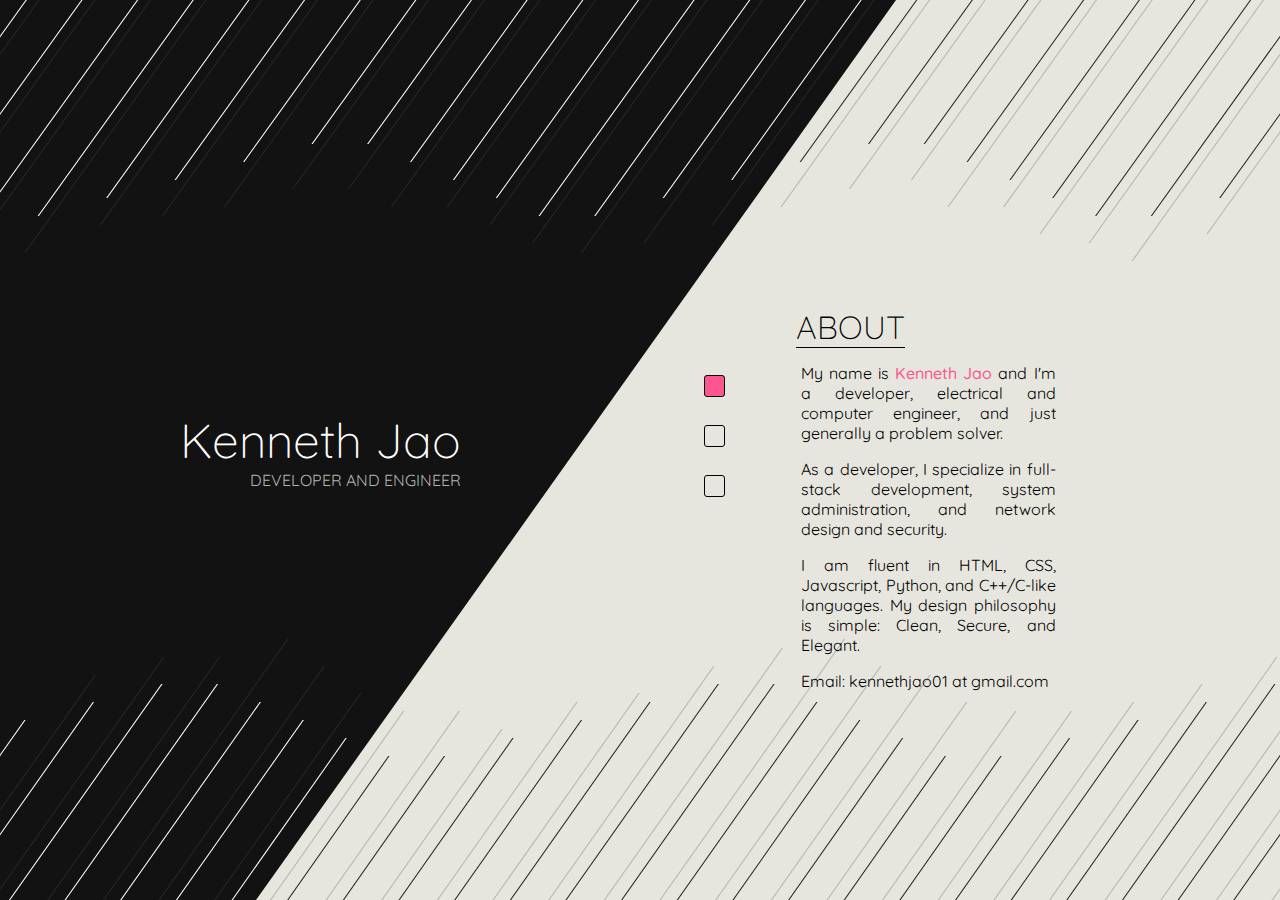
==== commit b233e128: "Info wording" ====
--- a/index.html
+++ b/index.html
@@ -44,7 +44,7 @@
 		    		My name is <a href="https://kjao.me/resume">Kenneth Jao</a> and I'm a developer, electrical and computer engineer, and just generally a problem solver.
 		    	</p>
 		    	<p>
-		    		As a developer, I specialize in full-stack development, network design and security, and system administration.
+		    		As a developer, I specialize in full-stack development, system administration, and network design and security.
 		    	</p>
 		    	<p>
 		    		I am fluent in HTML, CSS, Javascript, Python, and C++/C-like languages. My design philosophy is simple: Clean, Secure, and Elegant.
